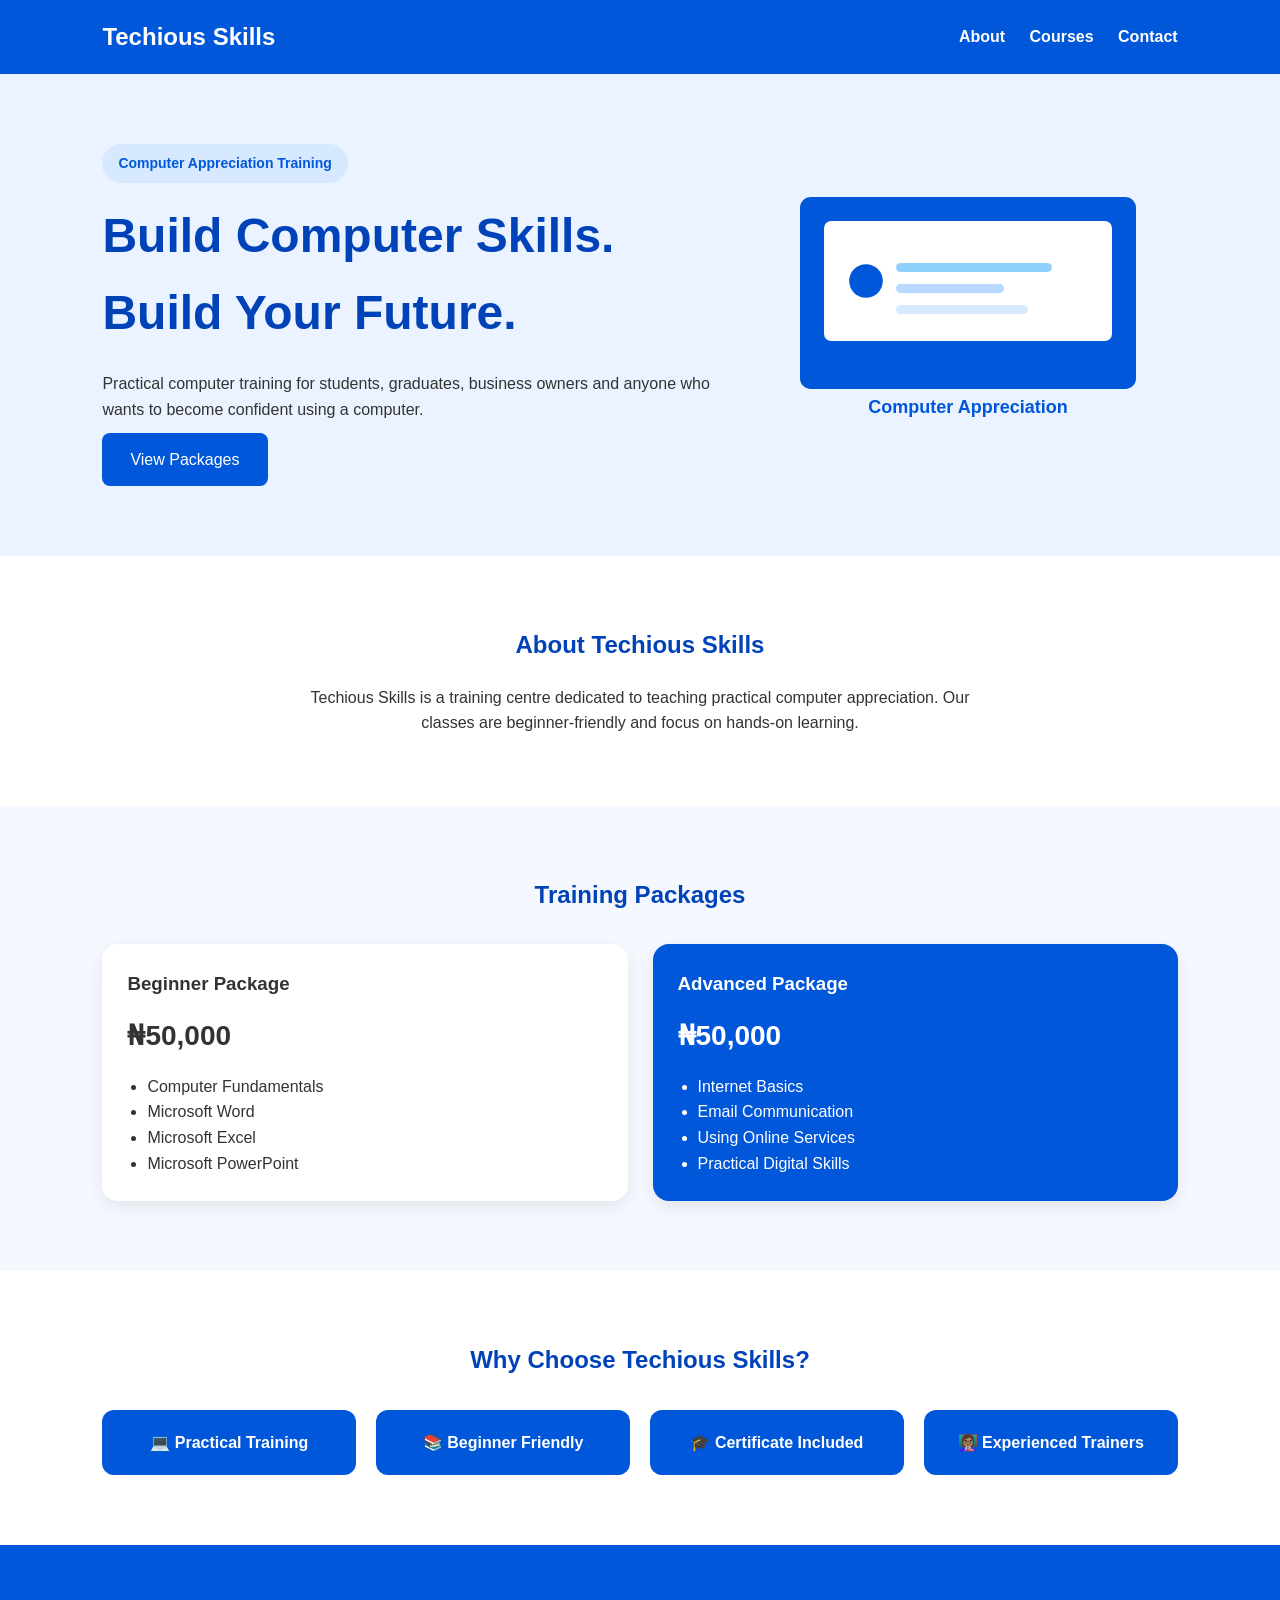
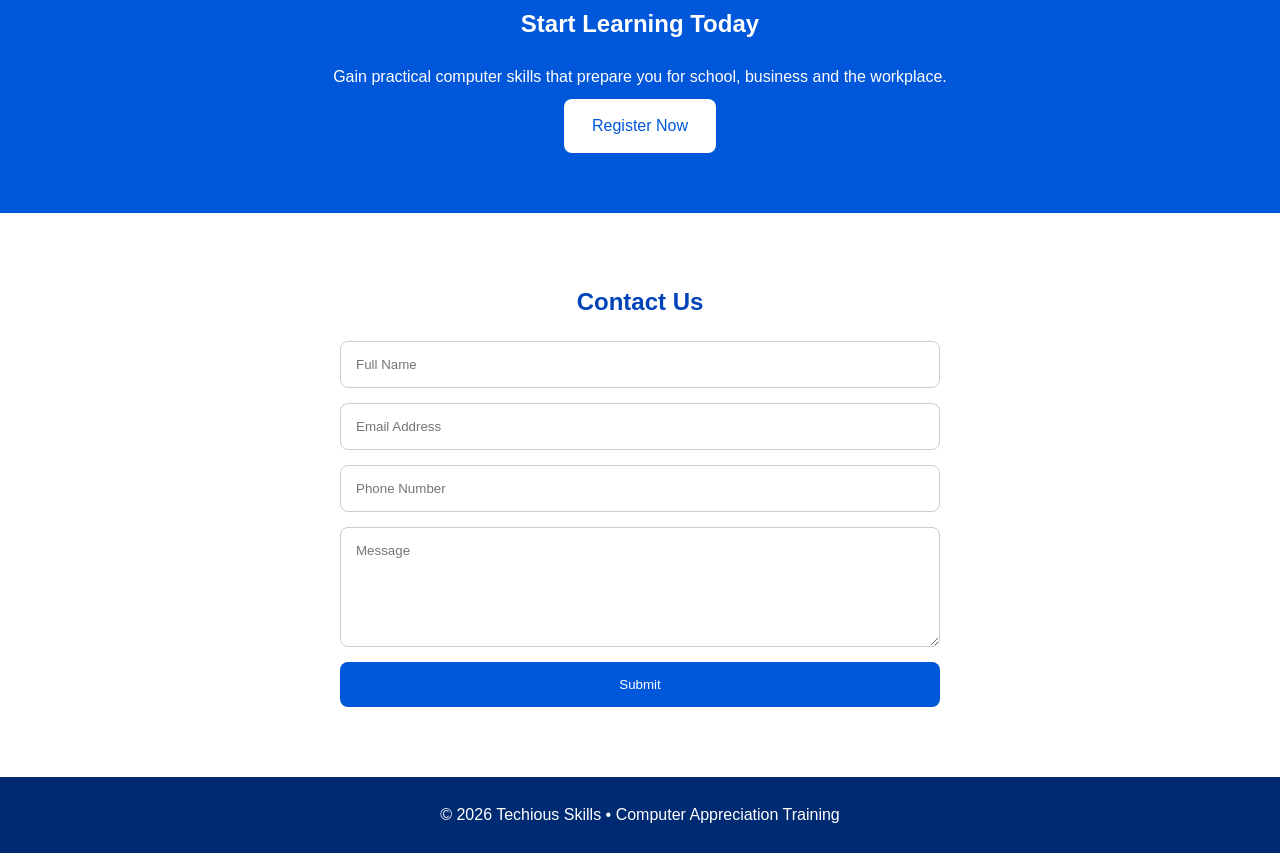
==== index.html @ da1be0a5 "Add files via upload" ====
<!DOCTYPE html>
<html lang="en">
<head>
<meta charset="UTF-8">
<meta name="viewport" content="width=device-width, initial-scale=1.0">
<title>Techious Skills | Computer Appreciation Training</title>
<link rel="stylesheet" href="style.css">
</head>
<body>

<header class="navbar">
  <div class="logo">Techious Skills</div>
  <nav>
    <a href="#about">About</a>
    <a href="#courses">Courses</a>
    <a href="#contact">Contact</a>
  </nav>
</header>

<section class="hero">
  <div class="hero-text">
    <span class="tag">Computer Appreciation Training</span>
    <h1>Build Computer Skills. Build Your Future.</h1>
    <p>Practical computer training for students, graduates, business owners and anyone who wants to become confident using a computer.</p>
    <a class="btn" href="#courses">View Packages</a>
  </div>
  <div class="hero-image">
    <img src="images/hero-placeholder.svg" alt="Computer Training">
  </div>
</section>

<section id="about" class="section">
  <h2>About Techious Skills</h2>
  <p class="center">
    Techious Skills is a training centre dedicated to teaching practical computer appreciation.
    Our classes are beginner-friendly and focus on hands-on learning.
  </p>
</section>

<section id="courses" class="section light">
  <h2>Training Packages</h2>

  <div class="cards">
    <div class="card">
      <h3>Beginner Package</h3>
      <div class="price">₦50,000</div>
      <ul>
        <li>Computer Fundamentals</li>
        <li>Microsoft Word</li>
        <li>Microsoft Excel</li>
        <li>Microsoft PowerPoint</li>
      </ul>
    </div>

    <div class="card featured">
      <h3>Advanced Package</h3>
      <div class="price">₦50,000</div>
      <ul>
        <li>Internet Basics</li>
        <li>Email Communication</li>
        <li>Using Online Services</li>
        <li>Practical Digital Skills</li>
      </ul>
    </div>
  </div>
</section>

<section class="section">
  <h2>Why Choose Techious Skills?</h2>

  <div class="features">
    <div>💻 Practical Training</div>
    <div>📚 Beginner Friendly</div>
    <div>🎓 Certificate Included</div>
    <div>👩🏽‍🏫 Experienced Trainers</div>
  </div>
</section>

<section class="cta">
  <h2>Start Learning Today</h2>
  <p>Gain practical computer skills that prepare you for school, business and the workplace.</p>
  <a class="btn white" href="#contact">Register Now</a>
</section>

<section id="contact" class="section">
  <h2>Contact Us</h2>

  <form class="contact-form">
    <input type="text" placeholder="Full Name">
    <input type="email" placeholder="Email Address">
    <input type="tel" placeholder="Phone Number">
    <textarea placeholder="Message"></textarea>
    <button type="submit">Submit</button>
  </form>
</section>

<footer>
  <p>© 2026 Techious Skills • Computer Appreciation Training</p>
</footer>

<script src="script.js"></script>

</body>
</html>
---- style.css ----
*{margin:0;padding:0;box-sizing:border-box;font-family:Arial,sans-serif}
body{background:#fff;color:#333;line-height:1.6}
.navbar{background:#0057D9;color:#fff;padding:18px 8%;display:flex;justify-content:space-between;align-items:center;position:sticky;top:0}
.navbar nav a{color:#fff;text-decoration:none;margin-left:20px;font-weight:bold}
.logo{font-size:24px;font-weight:bold}
.hero{display:flex;flex-wrap:wrap;align-items:center;justify-content:center;padding:70px 8%;background:#EAF3FF;gap:40px}
.hero-text{flex:1;min-width:280px}
.hero-image img{width:100%;max-width:420px}
.tag{display:inline-block;background:#D7E9FF;color:#0057D9;padding:8px 16px;border-radius:20px;font-size:14px;font-weight:bold;margin-bottom:15px}
h1{font-size:48px;color:#0043B8;margin-bottom:20px}
.btn{display:inline-block;background:#0057D9;color:#fff;text-decoration:none;padding:14px 28px;border-radius:8px;margin-top:10px}
.section{padding:70px 8%}
.light{background:#F5F9FF}
h2{text-align:center;color:#0043B8;margin-bottom:20px}
.center{text-align:center;max-width:700px;margin:auto}
.cards{display:grid;grid-template-columns:repeat(auto-fit,minmax(250px,1fr));gap:25px;margin-top:30px}
.card{background:#fff;padding:25px;border-radius:16px;box-shadow:0 6px 18px rgba(0,0,0,.08)}
.featured{background:#0057D9;color:#fff}
.price{font-size:28px;font-weight:bold;margin:15px 0}
.card ul{padding-left:20px}
.features{display:grid;grid-template-columns:repeat(auto-fit,minmax(180px,1fr));gap:20px;margin-top:30px}
.features div{background:#0057D9;color:#fff;padding:20px;border-radius:12px;text-align:center;font-weight:bold}
.cta{background:#0057D9;color:#fff;padding:60px 8%;text-align:center}
.cta h2{color:#fff}
.white{background:#fff;color:#0057D9}
.contact-form{max-width:600px;margin:auto;display:flex;flex-direction:column;gap:15px}
.contact-form input,.contact-form textarea{padding:15px;border:1px solid #ccc;border-radius:8px}
.contact-form textarea{height:120px}
button{padding:15px;background:#0057D9;color:#fff;border:none;border-radius:8px;cursor:pointer}
footer{background:#002B73;color:#fff;text-align:center;padding:25px}
@media(max-width:768px){h1{font-size:34px}.navbar{flex-direction:column;gap:10px}}
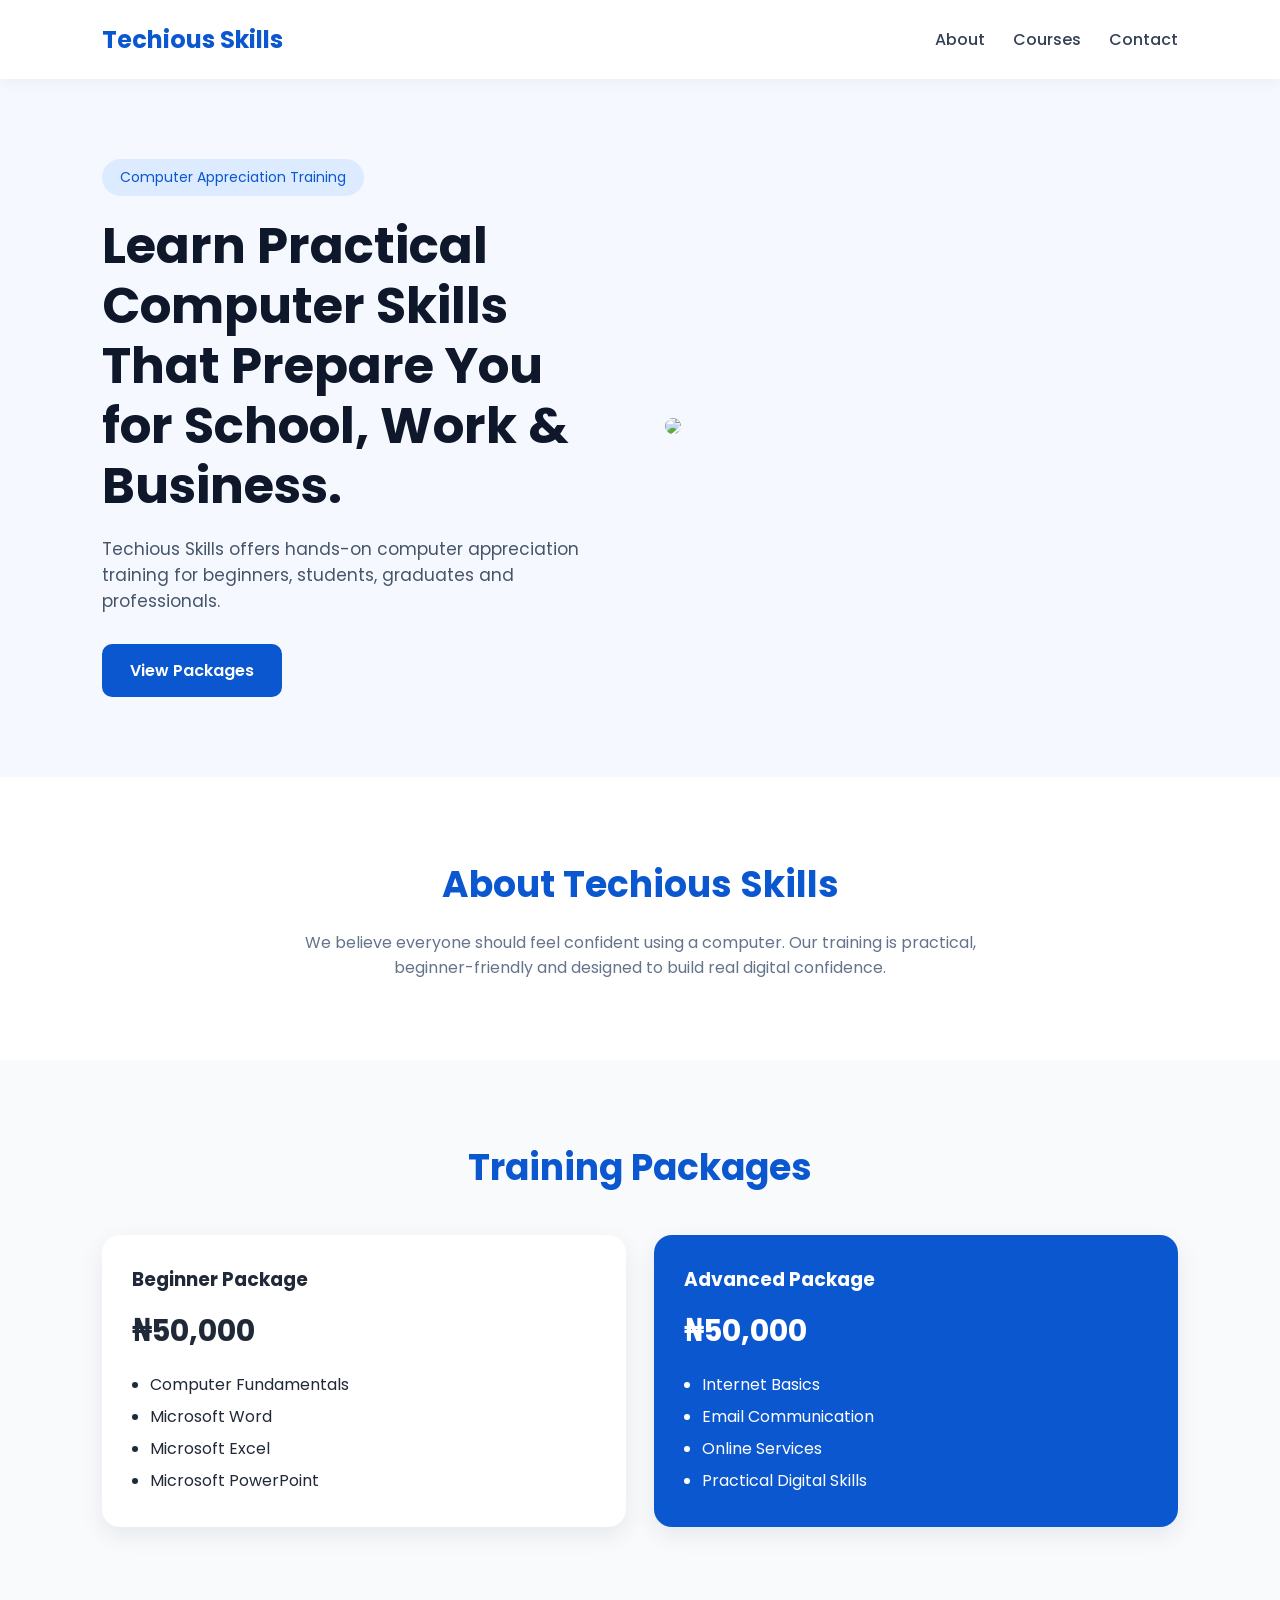
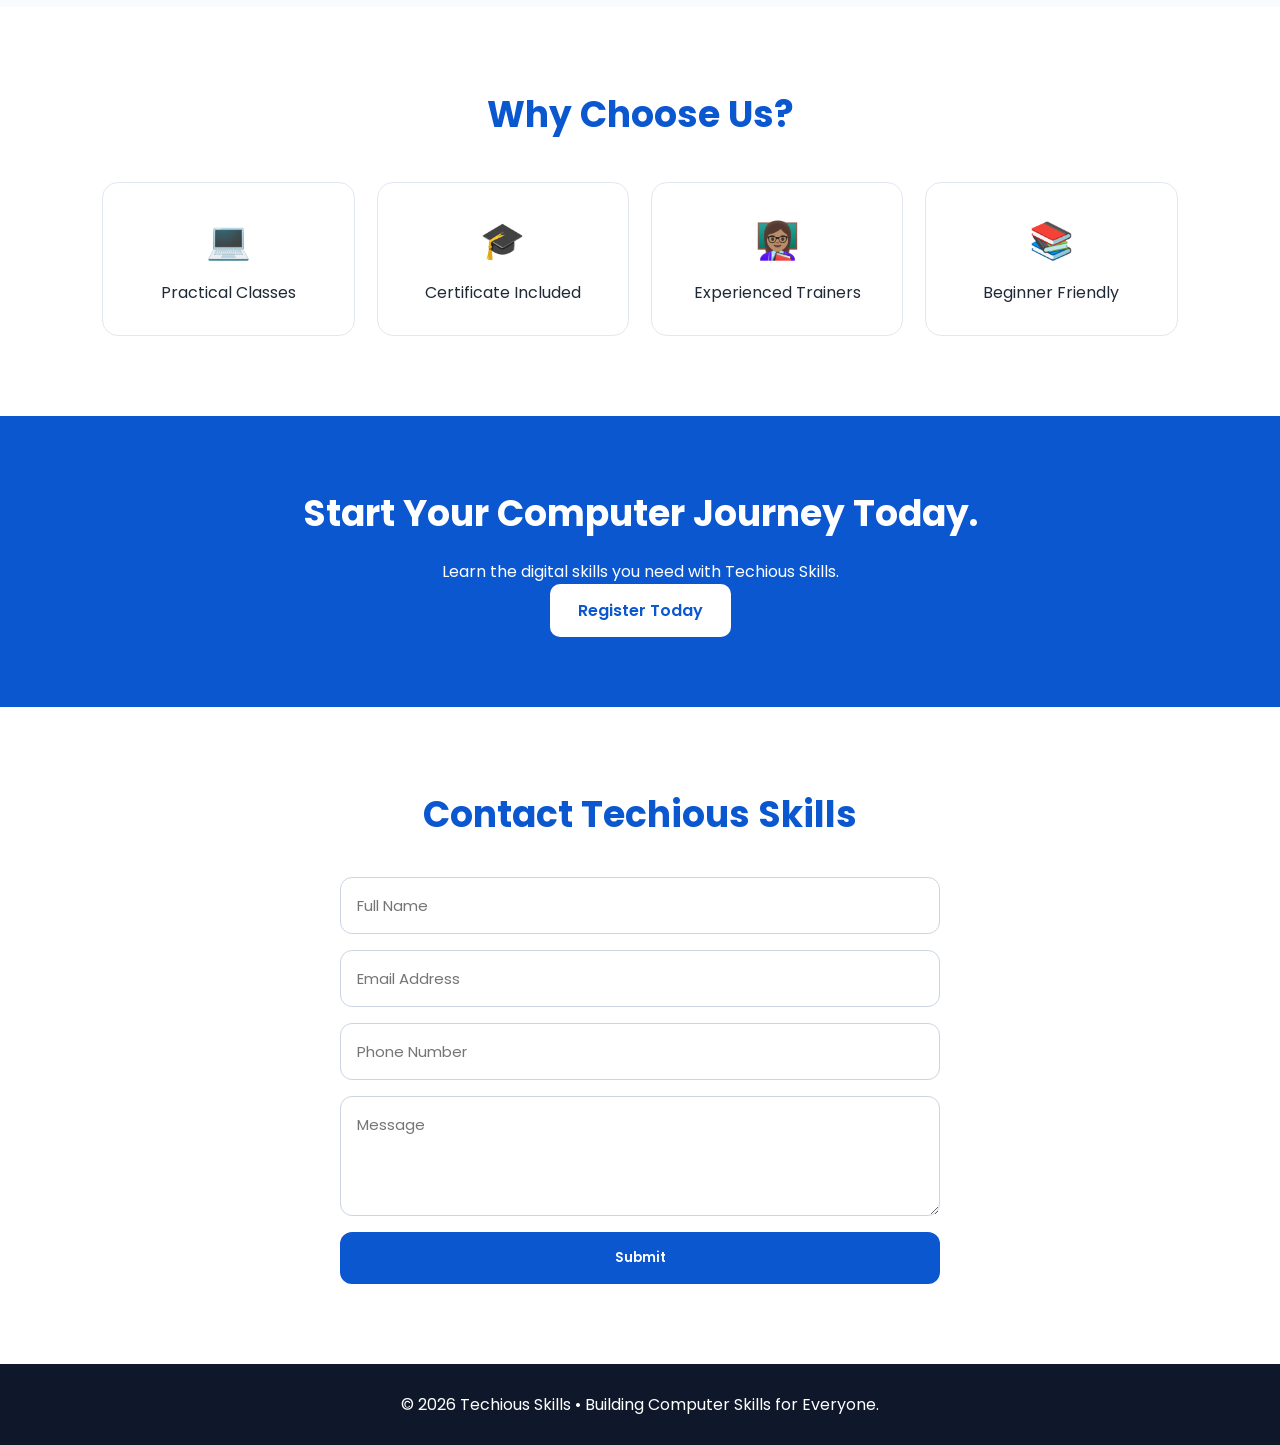
==== commit 2b5d26e0: "Add files via upload" ====
--- a/index.html
+++ b/index.html
@@ -3,7 +3,10 @@
 <head>
 <meta charset="UTF-8">
 <meta name="viewport" content="width=device-width, initial-scale=1.0">
-<title>Techious Skills | Computer Appreciation Training</title>
+<title>Techious Skills | Computer Appreciation</title>
+<link rel="preconnect" href="https://fonts.googleapis.com">
+<link rel="preconnect" href="https://fonts.gstatic.com" crossorigin>
+<link href="https://fonts.googleapis.com/css2?family=Poppins:wght@300;400;500;600;700&display=swap" rel="stylesheet">
 <link rel="stylesheet" href="style.css">
 </head>
 <body>
@@ -18,84 +21,86 @@
 </header>
 
 <section class="hero">
-  <div class="hero-text">
-    <span class="tag">Computer Appreciation Training</span>
-    <h1>Build Computer Skills. Build Your Future.</h1>
-    <p>Practical computer training for students, graduates, business owners and anyone who wants to become confident using a computer.</p>
-    <a class="btn" href="#courses">View Packages</a>
+  <div class="hero-content">
+    <span class="badge">Computer Appreciation Training</span>
+    <h1>Learn Practical Computer Skills That Prepare You for School, Work & Business.</h1>
+    <p>Techious Skills offers hands-on computer appreciation training for beginners, students, graduates and professionals.</p>
+    <a class="button" href="#courses">View Packages</a>
   </div>
+
   <div class="hero-image">
-    <img src="images/hero-placeholder.svg" alt="Computer Training">
+    <img src="https://images.unsplash.com/photo-1516321318423-f06f85e504b3?auto=format&fit=crop&w=900&q=80">
   </div>
 </section>
 
 <section id="about" class="section">
   <h2>About Techious Skills</h2>
-  <p class="center">
-    Techious Skills is a training centre dedicated to teaching practical computer appreciation.
-    Our classes are beginner-friendly and focus on hands-on learning.
+  <p class="intro">
+    We believe everyone should feel confident using a computer. Our training is practical, beginner-friendly and designed to build real digital confidence.
   </p>
 </section>
 
-<section id="courses" class="section light">
-  <h2>Training Packages</h2>
+<section id="courses" class="section gray">
+<h2>Training Packages</h2>
 
-  <div class="cards">
-    <div class="card">
-      <h3>Beginner Package</h3>
-      <div class="price">₦50,000</div>
-      <ul>
-        <li>Computer Fundamentals</li>
-        <li>Microsoft Word</li>
-        <li>Microsoft Excel</li>
-        <li>Microsoft PowerPoint</li>
-      </ul>
-    </div>
+<div class="grid">
+<div class="card">
+<h3>Beginner Package</h3>
+<h4>₦50,000</h4>
+<ul>
+<li>Computer Fundamentals</li>
+<li>Microsoft Word</li>
+<li>Microsoft Excel</li>
+<li>Microsoft PowerPoint</li>
+</ul>
+</div>
 
-    <div class="card featured">
-      <h3>Advanced Package</h3>
-      <div class="price">₦50,000</div>
-      <ul>
-        <li>Internet Basics</li>
-        <li>Email Communication</li>
-        <li>Using Online Services</li>
-        <li>Practical Digital Skills</li>
-      </ul>
-    </div>
-  </div>
+<div class="card highlight">
+<h3>Advanced Package</h3>
+<h4>₦50,000</h4>
+<ul>
+<li>Internet Basics</li>
+<li>Email Communication</li>
+<li>Online Services</li>
+<li>Practical Digital Skills</li>
+</ul>
+</div>
+</div>
+
 </section>
 
 <section class="section">
-  <h2>Why Choose Techious Skills?</h2>
+<h2>Why Choose Us?</h2>
 
-  <div class="features">
-    <div>💻 Practical Training</div>
-    <div>📚 Beginner Friendly</div>
-    <div>🎓 Certificate Included</div>
-    <div>👩🏽‍🏫 Experienced Trainers</div>
-  </div>
+<div class="features">
+<div class="feature"><span>💻</span><p>Practical Classes</p></div>
+<div class="feature"><span>🎓</span><p>Certificate Included</p></div>
+<div class="feature"><span>👩🏽‍🏫</span><p>Experienced Trainers</p></div>
+<div class="feature"><span>📚</span><p>Beginner Friendly</p></div>
+</div>
 </section>
 
 <section class="cta">
-  <h2>Start Learning Today</h2>
-  <p>Gain practical computer skills that prepare you for school, business and the workplace.</p>
-  <a class="btn white" href="#contact">Register Now</a>
+<h2>Start Your Computer Journey Today.</h2>
+<p>Learn the digital skills you need with Techious Skills.</p>
+<a href="#contact" class="button white">Register Today</a>
 </section>
 
 <section id="contact" class="section">
-  <h2>Contact Us</h2>
+<h2>Contact Techious Skills</h2>
 
-  <form class="contact-form">
-    <input type="text" placeholder="Full Name">
-    <input type="email" placeholder="Email Address">
-    <input type="tel" placeholder="Phone Number">
-    <textarea placeholder="Message"></textarea>
-    <button type="submit">Submit</button>
-  </form>
+<form>
+<input placeholder="Full Name">
+<input placeholder="Email Address">
+<input placeholder="Phone Number">
+<textarea placeholder="Message"></textarea>
+<button>Submit</button>
+</form>
+
 </section>
 
 <footer>
-  <p>© 2026 Techious Skills • Computer Appreciation Training</p>
+© 2026 Techious Skills • Building Computer Skills for Everyone.
 </footer>
 
 <script src="script.js"></script>
--- a/style.css
+++ b/style.css
@@ -1,31 +1,32 @@
-*{margin:0;padding:0;box-sizing:border-box;font-family:Arial,sans-serif}
-body{background:#fff;color:#333;line-height:1.6}
-.navbar{background:#0057D9;color:#fff;padding:18px 8%;display:flex;justify-content:space-between;align-items:center;position:sticky;top:0}
-.navbar nav a{color:#fff;text-decoration:none;margin-left:20px;font-weight:bold}
-.logo{font-size:24px;font-weight:bold}
-.hero{display:flex;flex-wrap:wrap;align-items:center;justify-content:center;padding:70px 8%;background:#EAF3FF;gap:40px}
-.hero-text{flex:1;min-width:280px}
-.hero-image img{width:100%;max-width:420px}
-.tag{display:inline-block;background:#D7E9FF;color:#0057D9;padding:8px 16px;border-radius:20px;font-size:14px;font-weight:bold;margin-bottom:15px}
-h1{font-size:48px;color:#0043B8;margin-bottom:20px}
-.btn{display:inline-block;background:#0057D9;color:#fff;text-decoration:none;padding:14px 28px;border-radius:8px;margin-top:10px}
-.section{padding:70px 8%}
-.light{background:#F5F9FF}
-h2{text-align:center;color:#0043B8;margin-bottom:20px}
-.center{text-align:center;max-width:700px;margin:auto}
-.cards{display:grid;grid-template-columns:repeat(auto-fit,minmax(250px,1fr));gap:25px;margin-top:30px}
-.card{background:#fff;padding:25px;border-radius:16px;box-shadow:0 6px 18px rgba(0,0,0,.08)}
-.featured{background:#0057D9;color:#fff}
-.price{font-size:28px;font-weight:bold;margin:15px 0}
-.card ul{padding-left:20px}
-.features{display:grid;grid-template-columns:repeat(auto-fit,minmax(180px,1fr));gap:20px;margin-top:30px}
-.features div{background:#0057D9;color:#fff;padding:20px;border-radius:12px;text-align:center;font-weight:bold}
-.cta{background:#0057D9;color:#fff;padding:60px 8%;text-align:center}
-.cta h2{color:#fff}
-.white{background:#fff;color:#0057D9}
-.contact-form{max-width:600px;margin:auto;display:flex;flex-direction:column;gap:15px}
-.contact-form input,.contact-form textarea{padding:15px;border:1px solid #ccc;border-radius:8px}
-.contact-form textarea{height:120px}
-button{padding:15px;background:#0057D9;color:#fff;border:none;border-radius:8px;cursor:pointer}
-footer{background:#002B73;color:#fff;text-align:center;padding:25px}
-@media(max-width:768px){h1{font-size:34px}.navbar{flex-direction:column;gap:10px}}
+*{margin:0;padding:0;box-sizing:border-box;font-family:Poppins,sans-serif}
+body{background:#fff;color:#1f2937}
+.navbar{display:flex;justify-content:space-between;align-items:center;padding:22px 8%;position:sticky;top:0;background:#fff;box-shadow:0 2px 15px rgba(0,0,0,.05)}
+.logo{font-weight:700;font-size:24px;color:#0B57D0}
+nav a{text-decoration:none;margin-left:24px;color:#334155;font-weight:500}
+.hero{display:grid;grid-template-columns:repeat(auto-fit,minmax(300px,1fr));align-items:center;padding:80px 8%;gap:50px;background:#F5F9FF}
+.badge{display:inline-block;background:#DCEBFF;color:#0B57D0;padding:8px 18px;border-radius:30px;font-size:14px;margin-bottom:20px}
+h1{font-size:50px;line-height:1.2;color:#0F172A;margin-bottom:20px}
+.hero p{font-size:17px;color:#475569;margin-bottom:30px}
+.button{display:inline-block;background:#0B57D0;color:white;padding:14px 28px;border-radius:10px;text-decoration:none;font-weight:600}
+.hero img{width:100%;border-radius:20px}
+.section{padding:80px 8%}
+.gray{background:#F8FAFC}
+h2{text-align:center;font-size:36px;color:#0B57D0;margin-bottom:18px}
+.intro{text-align:center;max-width:700px;margin:auto;color:#64748B}
+.grid{display:grid;grid-template-columns:repeat(auto-fit,minmax(260px,1fr));gap:28px;margin-top:40px}
+.card{background:white;padding:30px;border-radius:18px;box-shadow:0 8px 25px rgba(15,23,42,.08)}
+.highlight{background:#0B57D0;color:white}
+.card h4{font-size:30px;margin:15px 0}
+.card ul{padding-left:18px;line-height:2}
+.features{display:grid;grid-template-columns:repeat(auto-fit,minmax(180px,1fr));gap:22px;margin-top:40px}
+.feature{padding:30px;border:1px solid #E2E8F0;border-radius:16px;text-align:center}
+.feature span{font-size:36px;display:block;margin-bottom:12px}
+.cta{background:#0B57D0;color:white;text-align:center;padding:70px 8%}
+.cta h2{color:white}
+.white{background:white;color:#0B57D0}
+form{max-width:600px;margin:35px auto 0;display:flex;flex-direction:column;gap:16px}
+input,textarea{padding:16px;border:1px solid #CBD5E1;border-radius:12px;font-size:15px}
+textarea{height:120px}
+button{padding:16px;background:#0B57D0;color:white;border:none;border-radius:12px;font-weight:600}
+footer{text-align:center;background:#0F172A;color:white;padding:28px}
+@media(max-width:768px){h1{font-size:36px}.navbar{flex-direction:column;gap:10px}}
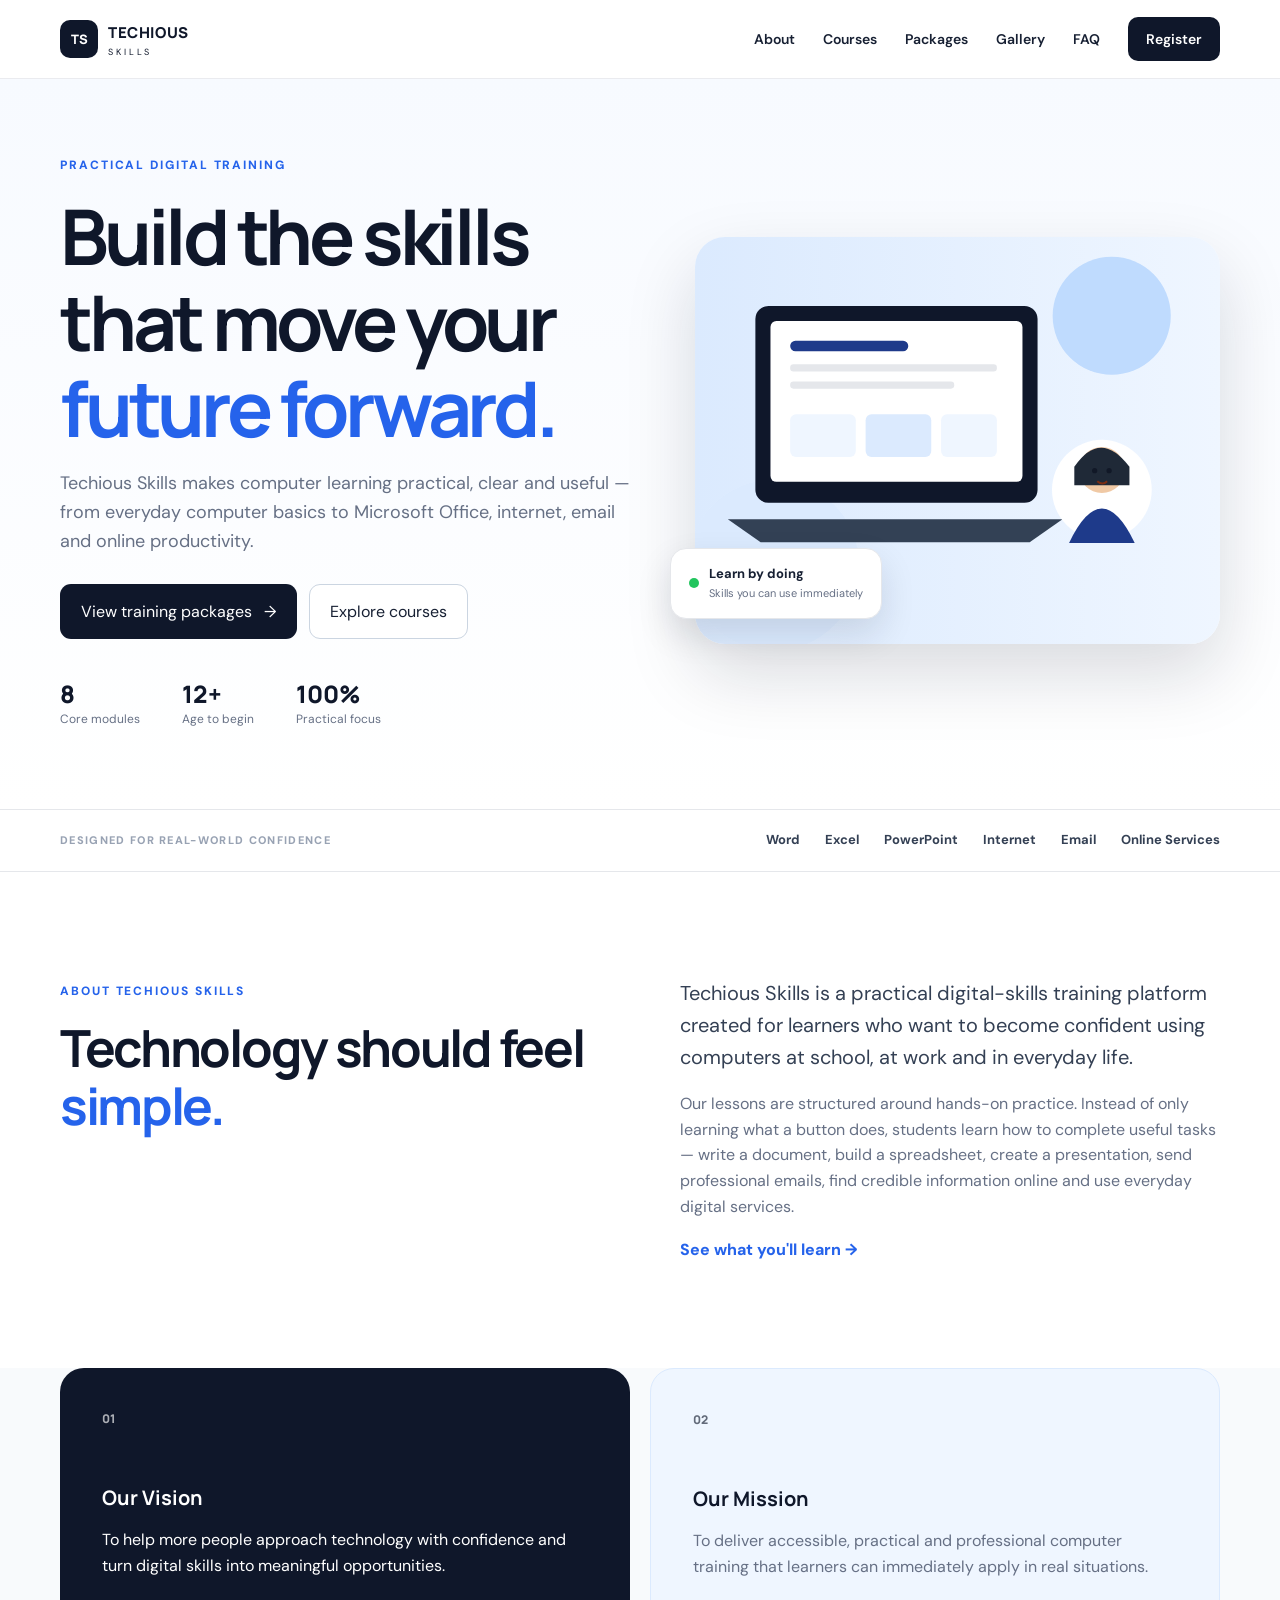
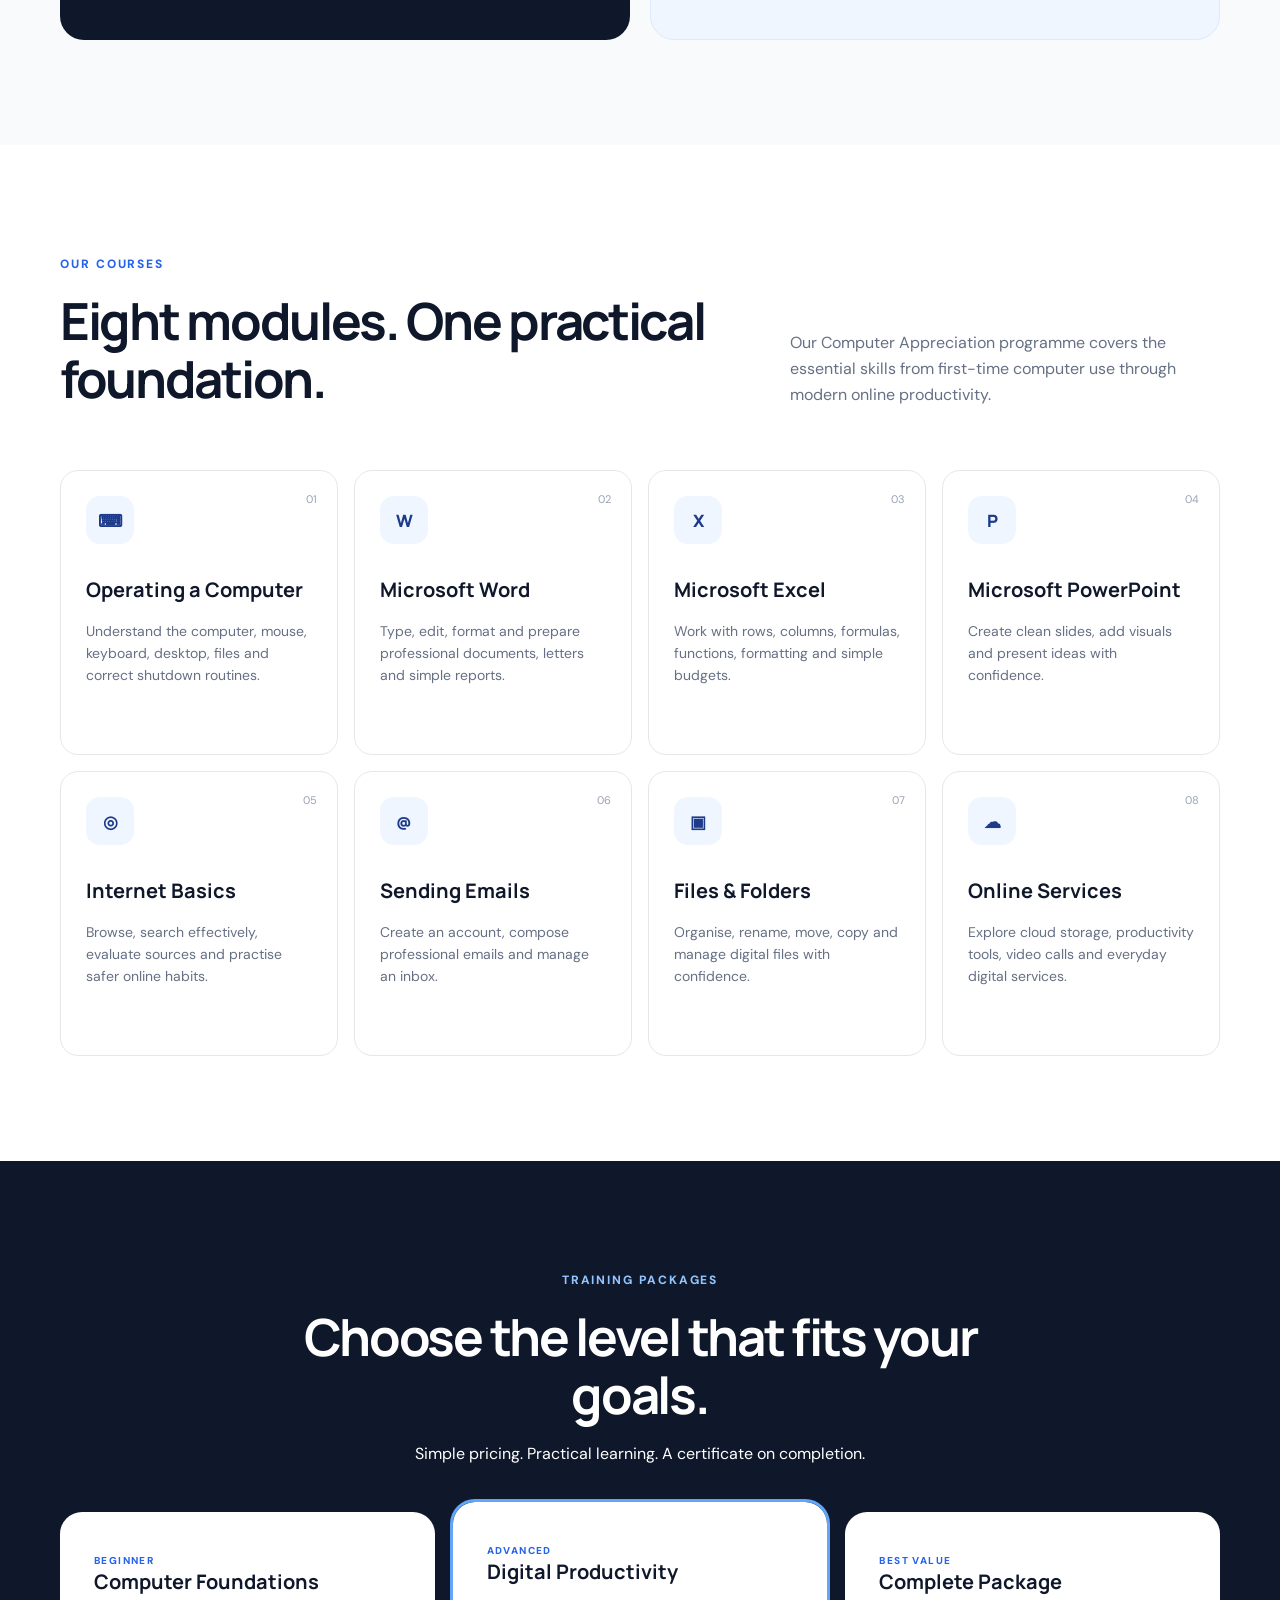
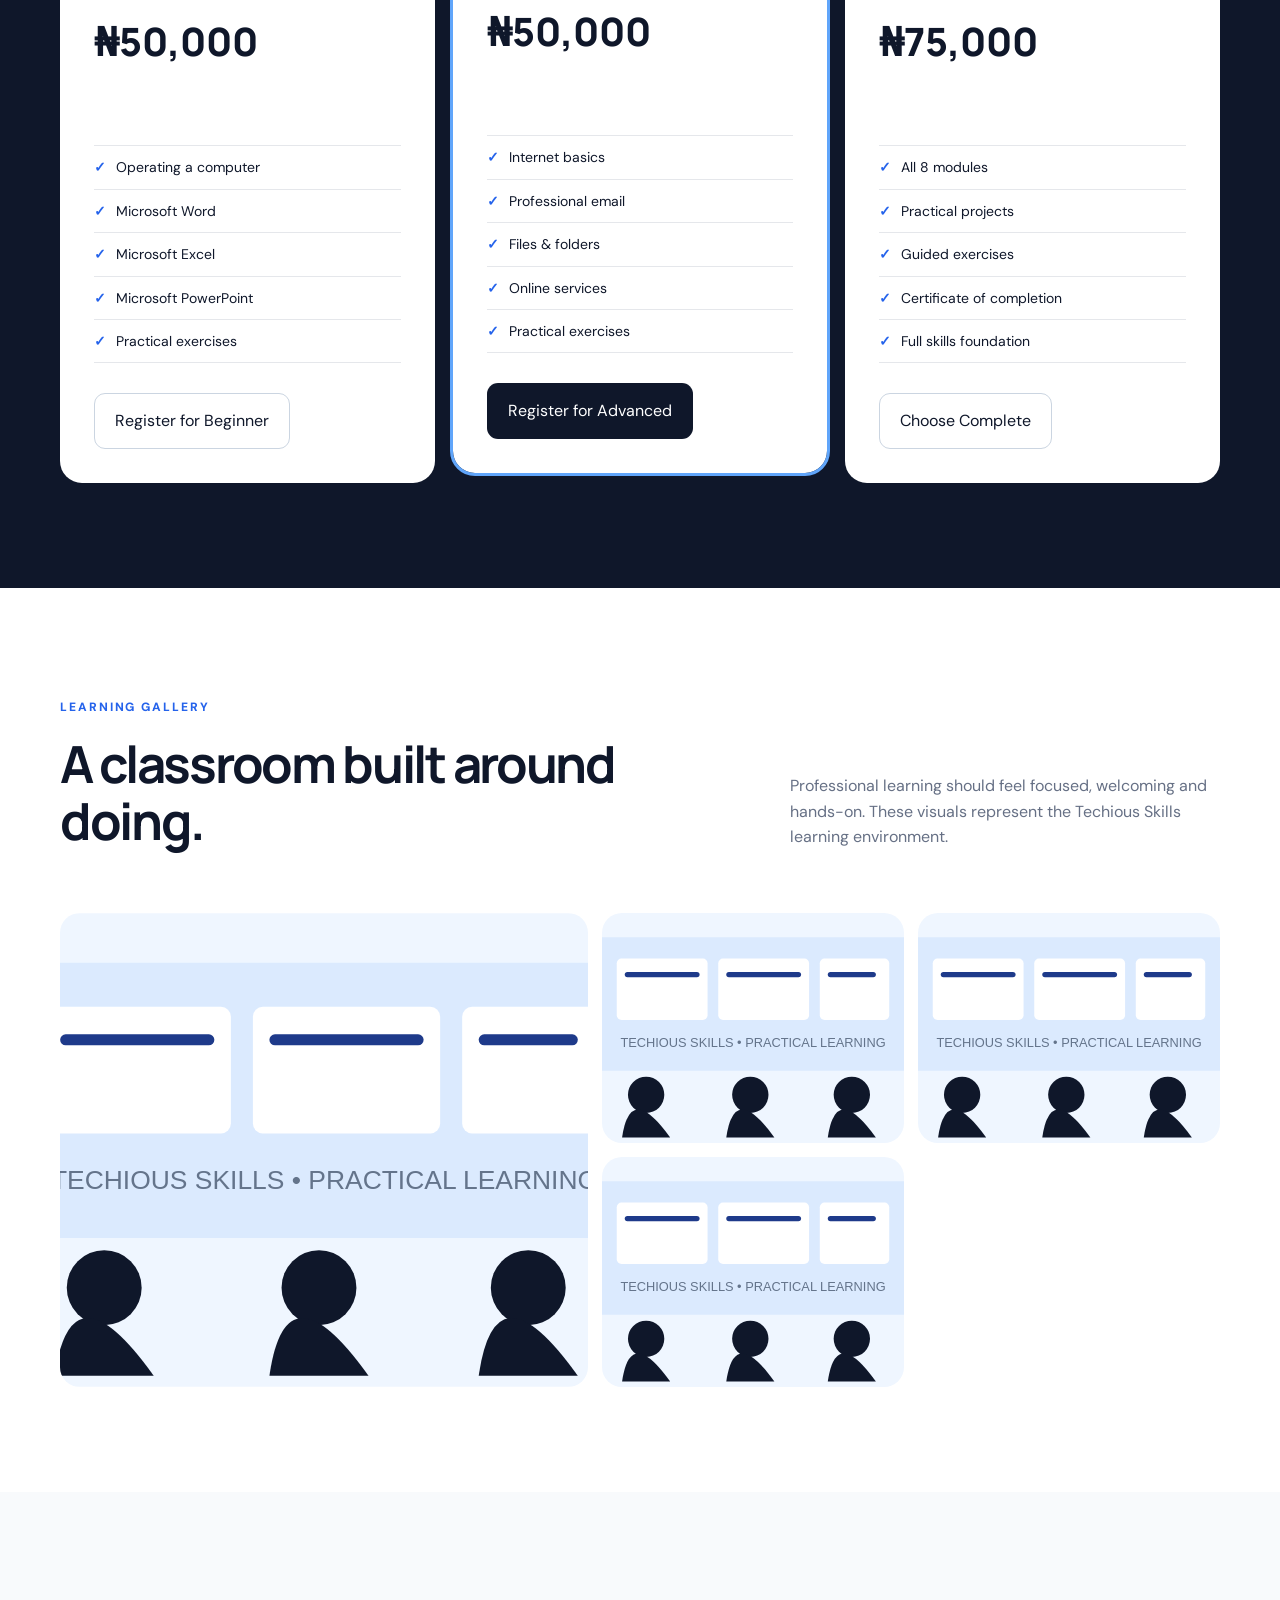
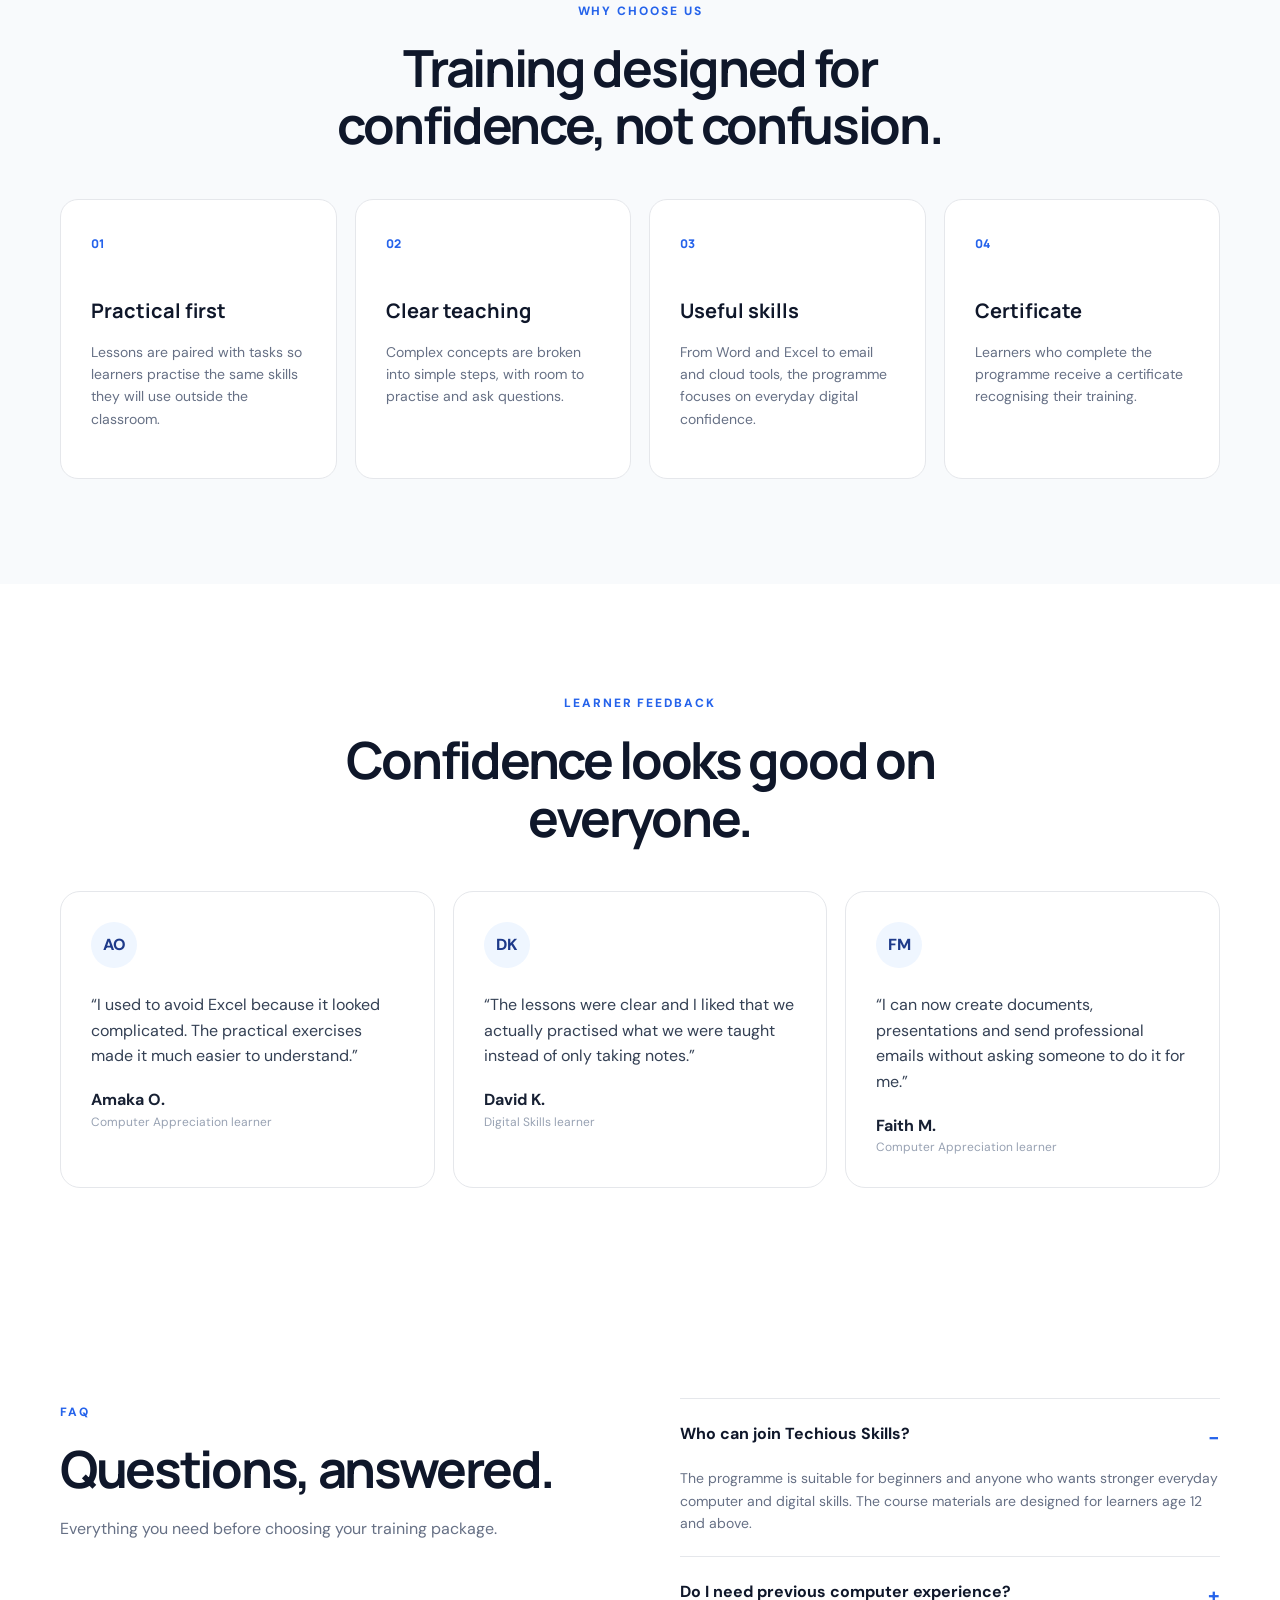
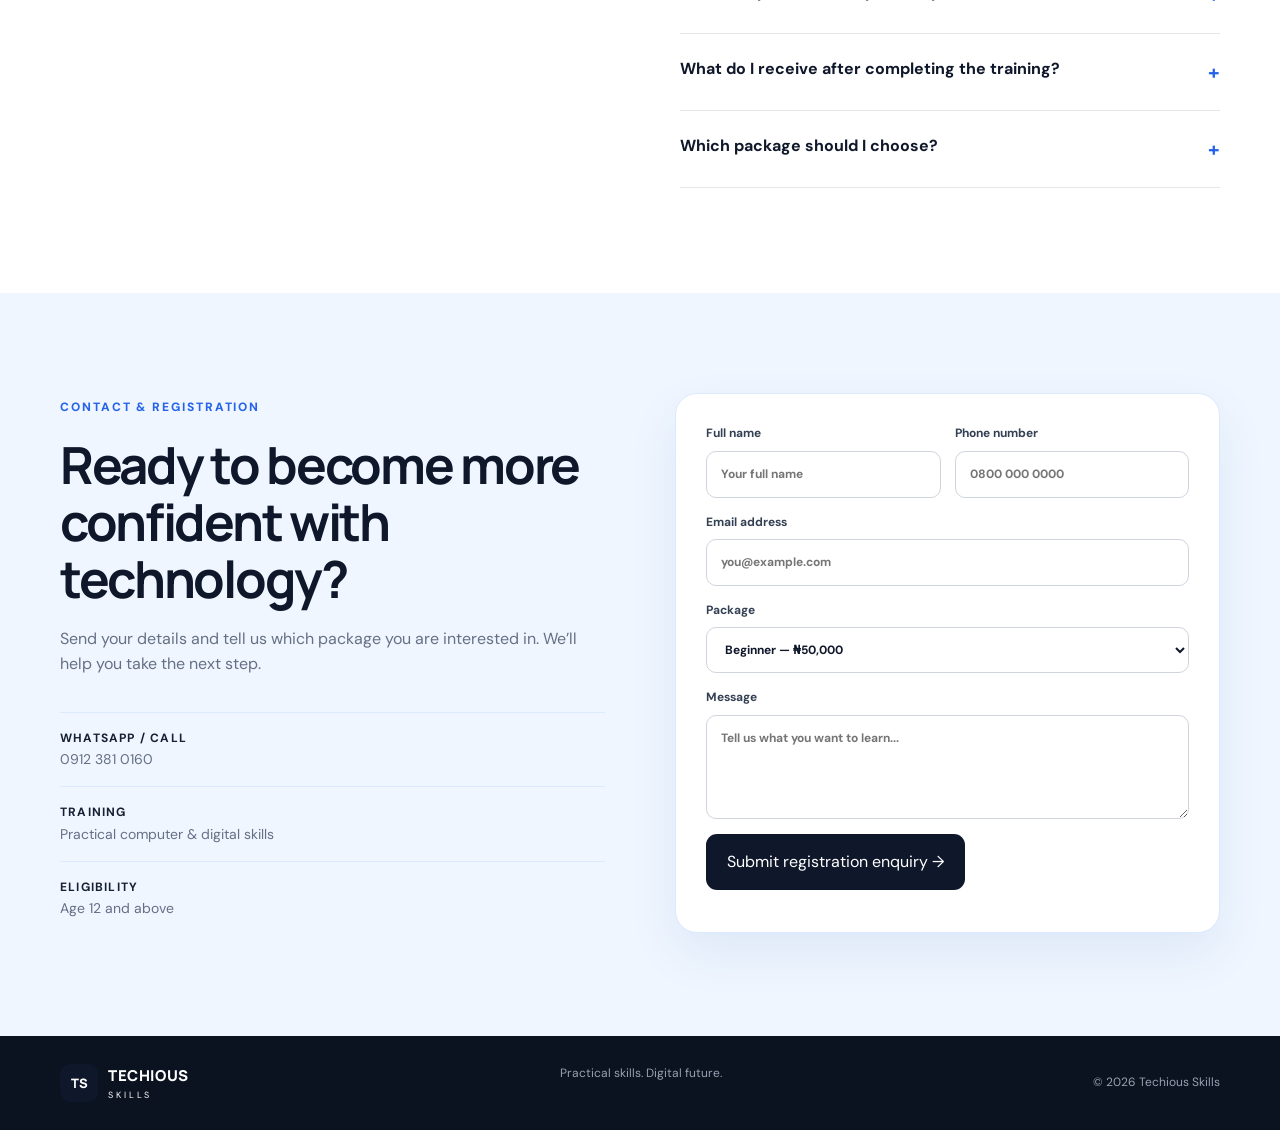
==== commit f67e5988: "Add files via upload" ====
--- a/index.html
+++ b/index.html
@@ -1,109 +1,27 @@
-<!DOCTYPE html>
+<!doctype html>
 <html lang="en">
 <head>
-<meta charset="UTF-8">
-<meta name="viewport" content="width=device-width, initial-scale=1.0">
-<title>Techious Skills | Computer Appreciation</title>
-<link rel="preconnect" href="https://fonts.googleapis.com">
-<link rel="preconnect" href="https://fonts.gstatic.com" crossorigin>
-<link href="https://fonts.googleapis.com/css2?family=Poppins:wght@300;400;500;600;700&display=swap" rel="stylesheet">
+<meta charset="utf-8"><meta name="viewport" content="width=device-width,initial-scale=1">
+<meta name="description" content="Techious Skills — practical computer appreciation and digital skills training.">
+<title>Techious Skills | Practical Skills. Digital Future.</title>
+<link rel="preconnect" href="https://fonts.googleapis.com"><link rel="preconnect" href="https://fonts.gstatic.com" crossorigin>
+<link href="https://fonts.googleapis.com/css2?family=DM+Sans:wght@400;500;600;700&family=Manrope:wght@600;700;800&display=swap" rel="stylesheet">
 <link rel="stylesheet" href="style.css">
 </head>
 <body>
-
-<header class="navbar">
-  <div class="logo">Techious Skills</div>
-  <nav>
-    <a href="#about">About</a>
-    <a href="#courses">Courses</a>
-    <a href="#contact">Contact</a>
-  </nav>
-</header>
-
-<section class="hero">
-  <div class="hero-content">
-    <span class="badge">Computer Appreciation Training</span>
-    <h1>Learn Practical Computer Skills That Prepare You for School, Work & Business.</h1>
-    <p>Techious Skills offers hands-on computer appreciation training for beginners, students, graduates and professionals.</p>
-    <a class="button" href="#courses">View Packages</a>
-  </div>
-
-  <div class="hero-image">
-    <img src="https://images.unsplash.com/photo-1516321318423-f06f85e504b3?auto=format&fit=crop&w=900&q=80">
-  </div>
-</section>
-
-<section id="about" class="section">
-  <h2>About Techious Skills</h2>
-  <p class="intro">
-    We believe everyone should feel confident using a computer. Our training is practical, beginner-friendly and designed to build real digital confidence.
-  </p>
-</section>
-
-<section id="courses" class="section gray">
-<h2>Training Packages</h2>
-
-<div class="grid">
-<div class="card">
-<h3>Beginner Package</h3>
-<h4>₦50,000</h4>
-<ul>
-<li>Computer Fundamentals</li>
-<li>Microsoft Word</li>
-<li>Microsoft Excel</li>
-<li>Microsoft PowerPoint</li>
-</ul>
-</div>
-
-<div class="card highlight">
-<h3>Advanced Package</h3>
-<h4>₦50,000</h4>
-<ul>
-<li>Internet Basics</li>
-<li>Email Communication</li>
-<li>Online Services</li>
-<li>Practical Digital Skills</li>
-</ul>
-</div>
-</div>
-
-</section>
-
-<section class="section">
-<h2>Why Choose Us?</h2>
-
-<div class="features">
-<div class="feature"><span>💻</span><p>Practical Classes</p></div>
-<div class="feature"><span>🎓</span><p>Certificate Included</p></div>
-<div class="feature"><span>👩🏽‍🏫</span><p>Experienced Trainers</p></div>
-<div class="feature"><span>📚</span><p>Beginner Friendly</p></div>
-</div>
-</section>
-
-<section class="cta">
-<h2>Start Your Computer Journey Today.</h2>
-<p>Learn the digital skills you need with Techious Skills.</p>
-<a href="#contact" class="button white">Register Today</a>
-</section>
-
-<section id="contact" class="section">
-<h2>Contact Techious Skills</h2>
-
-<form>
-<input placeholder="Full Name">
-<input placeholder="Email Address">
-<input placeholder="Phone Number">
-<textarea placeholder="Message"></textarea>
-<button>Submit</button>
-</form>
-
-</section>
-
-<footer>
-© 2026 Techious Skills • Building Computer Skills for Everyone.
-</footer>
-
-<script src="script.js"></script>
-
-</body>
-</html>
+<header class="site-header"><div class="container nav-wrap"><a class="brand" href="#top"><span class="brand-mark">TS</span><span><strong>TECHIOUS</strong><small>SKILLS</small></span></a><button class="menu-toggle" aria-label="Open menu">☰</button><nav id="nav"><a href="#about">About</a><a href="#courses">Courses</a><a href="#packages">Packages</a><a href="#gallery">Gallery</a><a href="#faq">FAQ</a><a class="nav-cta" href="#contact">Register</a></nav></div></header>
+<main id="top">
+<section class="hero"><div class="hero-grid container"><div class="hero-copy"><span class="eyebrow">PRACTICAL DIGITAL TRAINING</span><h1>Build the skills that move your <span>future forward.</span></h1><p>Techious Skills makes computer learning practical, clear and useful — from everyday computer basics to Microsoft Office, internet, email and online productivity.</p><div class="actions"><a class="btn primary" href="#packages">View training packages <span>→</span></a><a class="btn ghost" href="#courses">Explore courses</a></div><div class="stats"><div><strong>8</strong><span>Core modules</span></div><div><strong>12+</strong><span>Age to begin</span></div><div><strong>100%</strong><span>Practical focus</span></div></div></div><div class="hero-visual"><img src="images/hero.svg" alt="Student learning digital skills on a laptop"><div class="floating-card"><span class="dot"></span><div><strong>Learn by doing</strong><small>Skills you can use immediately</small></div></div></div></div></section>
+<section class="trust"><div class="container trust-inner"><span>DESIGNED FOR REAL-WORLD CONFIDENCE</span><div><b>Word</b><b>Excel</b><b>PowerPoint</b><b>Internet</b><b>Email</b><b>Online Services</b></div></div></section>
+<section class="section about" id="about"><div class="container two-col"><div><span class="eyebrow">ABOUT TECHIOUS SKILLS</span><h2>Technology should feel <em>simple.</em></h2></div><div><p class="lead">Techious Skills is a practical digital-skills training platform created for learners who want to become confident using computers at school, at work and in everyday life.</p><p>Our lessons are structured around hands-on practice. Instead of only learning what a button does, students learn how to complete useful tasks — write a document, build a spreadsheet, create a presentation, send professional emails, find credible information online and use everyday digital services.</p><a class="text-link" href="#courses">See what you'll learn →</a></div></div></section>
+<section class="section vision"><div class="container cards-2"><article class="dark-card"><span class="card-number">01</span><h3>Our Vision</h3><p>To help more people approach technology with confidence and turn digital skills into meaningful opportunities.</p></article><article class="light-card"><span class="card-number">02</span><h3>Our Mission</h3><p>To deliver accessible, practical and professional computer training that learners can immediately apply in real situations.</p></article></div></section>
+<section class="section courses" id="courses"><div class="container"><div class="section-head"><div><span class="eyebrow">OUR COURSES</span><h2>Eight modules. One practical foundation.</h2></div><p>Our Computer Appreciation programme covers the essential skills from first-time computer use through modern online productivity.</p></div><div class="course-grid"><article class="course-card"><span>01</span><div class="course-icon">⌨</div><h3>Operating a Computer</h3><p>Understand the computer, mouse, keyboard, desktop, files and correct shutdown routines.</p></article><article class="course-card"><span>02</span><div class="course-icon">W</div><h3>Microsoft Word</h3><p>Type, edit, format and prepare professional documents, letters and simple reports.</p></article><article class="course-card"><span>03</span><div class="course-icon">X</div><h3>Microsoft Excel</h3><p>Work with rows, columns, formulas, functions, formatting and simple budgets.</p></article><article class="course-card"><span>04</span><div class="course-icon">P</div><h3>Microsoft PowerPoint</h3><p>Create clean slides, add visuals and present ideas with confidence.</p></article><article class="course-card"><span>05</span><div class="course-icon">◎</div><h3>Internet Basics</h3><p>Browse, search effectively, evaluate sources and practise safer online habits.</p></article><article class="course-card"><span>06</span><div class="course-icon">@</div><h3>Sending Emails</h3><p>Create an account, compose professional emails and manage an inbox.</p></article><article class="course-card"><span>07</span><div class="course-icon">▣</div><h3>Files & Folders</h3><p>Organise, rename, move, copy and manage digital files with confidence.</p></article><article class="course-card"><span>08</span><div class="course-icon">☁</div><h3>Online Services</h3><p>Explore cloud storage, productivity tools, video calls and everyday digital services.</p></article></div></div></section>
+<section class="section packages" id="packages"><div class="container"><div class="center-head"><span class="eyebrow">TRAINING PACKAGES</span><h2>Choose the level that fits your goals.</h2><p>Simple pricing. Practical learning. A certificate on completion.</p></div><div class="pricing"><article class="price-card"><span class="tag">BEGINNER</span><h3>Computer Foundations</h3><div class="price">₦50,000</div><p>For learners building a strong computer foundation.</p><ul><li>Operating a computer</li><li>Microsoft Word</li><li>Microsoft Excel</li><li>Microsoft PowerPoint</li><li>Practical exercises</li></ul><a href="#contact" class="btn outline">Register for Beginner</a></article><article class="price-card featured"><span class="tag">ADVANCED</span><h3>Digital Productivity</h3><div class="price">₦50,000</div><p>For learners ready to use the internet and digital tools confidently.</p><ul><li>Internet basics</li><li>Professional email</li><li>Files & folders</li><li>Online services</li><li>Practical exercises</li></ul><a href="#contact" class="btn primary">Register for Advanced</a></article><article class="price-card"><span class="tag">BEST VALUE</span><h3>Complete Package</h3><div class="price">₦75,000</div><p>Everything in Beginner + Advanced, with a complete learning pathway.</p><ul><li>All 8 modules</li><li>Practical projects</li><li>Guided exercises</li><li>Certificate of completion</li><li>Full skills foundation</li></ul><a href="#contact" class="btn outline">Choose Complete</a></article></div></div></section>
+<section class="section gallery" id="gallery"><div class="container"><div class="section-head"><div><span class="eyebrow">LEARNING GALLERY</span><h2>A classroom built around doing.</h2></div><p>Professional learning should feel focused, welcoming and hands-on. These visuals represent the Techious Skills learning environment.</p></div><div class="gallery-grid"><img src="images/classroom-1.svg" alt="Students learning in a computer classroom"><img src="images/classroom-2.svg" alt="Instructor supporting a learner"><img src="images/classroom-3.svg" alt="Practical computer training"><img src="images/classroom-4.svg" alt="Learner practising computer skills"></div></div></section>
+<section class="section why"><div class="container"><div class="center-head"><span class="eyebrow">WHY CHOOSE US</span><h2>Training designed for confidence, not confusion.</h2></div><div class="feature-grid"><article><span>01</span><h3>Practical first</h3><p>Lessons are paired with tasks so learners practise the same skills they will use outside the classroom.</p></article><article><span>02</span><h3>Clear teaching</h3><p>Complex concepts are broken into simple steps, with room to practise and ask questions.</p></article><article><span>03</span><h3>Useful skills</h3><p>From Word and Excel to email and cloud tools, the programme focuses on everyday digital confidence.</p></article><article><span>04</span><h3>Certificate</h3><p>Learners who complete the programme receive a certificate recognising their training.</p></article></div></div></section>
+<section class="section testimonials"><div class="container"><div class="center-head"><span class="eyebrow">LEARNER FEEDBACK</span><h2>Confidence looks good on everyone.</h2></div><div class="testimonial-grid"><article><div class="avatar">AO</div><p>“I used to avoid Excel because it looked complicated. The practical exercises made it much easier to understand.”</p><strong>Amaka O.</strong><small>Computer Appreciation learner</small></article><article><div class="avatar">DK</div><p>“The lessons were clear and I liked that we actually practised what we were taught instead of only taking notes.”</p><strong>David K.</strong><small>Digital Skills learner</small></article><article><div class="avatar">FM</div><p>“I can now create documents, presentations and send professional emails without asking someone to do it for me.”</p><strong>Faith M.</strong><small>Computer Appreciation learner</small></article></div></div></section>
+<section class="section faq" id="faq"><div class="container two-col"><div><span class="eyebrow">FAQ</span><h2>Questions, answered.</h2><p>Everything you need before choosing your training package.</p></div><div class="accordion"><details open><summary>Who can join Techious Skills?</summary><p>The programme is suitable for beginners and anyone who wants stronger everyday computer and digital skills. The course materials are designed for learners age 12 and above.</p></details><details><summary>Do I need previous computer experience?</summary><p>No. The Beginner package starts from the fundamentals. Learners who already have a foundation can choose the Advanced package or the Complete Package.</p></details><details><summary>What do I receive after completing the training?</summary><p>Successful learners receive a certificate of completion. The Complete Package also includes practical projects across the full eight-module pathway.</p></details><details><summary>Which package should I choose?</summary><p>Choose Beginner for core computer and Microsoft Office skills, Advanced for internet and digital productivity skills, or Complete for all eight modules.</p></details></div></div></section>
+<section class="contact" id="contact"><div class="container contact-grid"><div><span class="eyebrow">CONTACT & REGISTRATION</span><h2>Ready to become more confident with technology?</h2><p>Send your details and tell us which package you are interested in. We’ll help you take the next step.</p><div class="contact-list"><div><b>WhatsApp / Call</b><span>0912 381 0160</span></div><div><b>Training</b><span>Practical computer & digital skills</span></div><div><b>Eligibility</b><span>Age 12 and above</span></div></div></div><form id="registrationForm"><div class="form-row"><label>Full name<input name="name" required placeholder="Your full name"></label><label>Phone number<input name="phone" required placeholder="0800 000 0000"></label></div><label>Email address<input type="email" name="email" placeholder="you@example.com"></label><label>Package<select name="package"><option>Beginner — ₦50,000</option><option>Advanced — ₦50,000</option><option>Complete Package — ₦75,000</option></select></label><label>Message<textarea name="message" rows="4" placeholder="Tell us what you want to learn..."></textarea></label><button class="btn primary" type="submit">Submit registration enquiry →</button><p class="form-note" id="formNote"></p></form></div></section>
+</main>
+<footer><div class="container footer-wrap"><a class="brand light" href="#top"><span class="brand-mark">TS</span><span><strong>TECHIOUS</strong><small>SKILLS</small></span></a><p>Practical skills. Digital future.</p><span>© <span id="year"></span> Techious Skills</span></div></footer>
+<script src="script.js"></script></body></html>
--- a/style.css
+++ b/style.css
@@ -1,32 +1,3 @@
-*{margin:0;padding:0;box-sizing:border-box;font-family:Poppins,sans-serif}
-body{background:#fff;color:#1f2937}
-.navbar{display:flex;justify-content:space-between;align-items:center;padding:22px 8%;position:sticky;top:0;background:#fff;box-shadow:0 2px 15px rgba(0,0,0,.05)}
-.logo{font-weight:700;font-size:24px;color:#0B57D0}
-nav a{text-decoration:none;margin-left:24px;color:#334155;font-weight:500}
-.hero{display:grid;grid-template-columns:repeat(auto-fit,minmax(300px,1fr));align-items:center;padding:80px 8%;gap:50px;background:#F5F9FF}
-.badge{display:inline-block;background:#DCEBFF;color:#0B57D0;padding:8px 18px;border-radius:30px;font-size:14px;margin-bottom:20px}
-h1{font-size:50px;line-height:1.2;color:#0F172A;margin-bottom:20px}
-.hero p{font-size:17px;color:#475569;margin-bottom:30px}
-.button{display:inline-block;background:#0B57D0;color:white;padding:14px 28px;border-radius:10px;text-decoration:none;font-weight:600}
-.hero img{width:100%;border-radius:20px}
-.section{padding:80px 8%}
-.gray{background:#F8FAFC}
-h2{text-align:center;font-size:36px;color:#0B57D0;margin-bottom:18px}
-.intro{text-align:center;max-width:700px;margin:auto;color:#64748B}
-.grid{display:grid;grid-template-columns:repeat(auto-fit,minmax(260px,1fr));gap:28px;margin-top:40px}
-.card{background:white;padding:30px;border-radius:18px;box-shadow:0 8px 25px rgba(15,23,42,.08)}
-.highlight{background:#0B57D0;color:white}
-.card h4{font-size:30px;margin:15px 0}
-.card ul{padding-left:18px;line-height:2}
-.features{display:grid;grid-template-columns:repeat(auto-fit,minmax(180px,1fr));gap:22px;margin-top:40px}
-.feature{padding:30px;border:1px solid #E2E8F0;border-radius:16px;text-align:center}
-.feature span{font-size:36px;display:block;margin-bottom:12px}
-.cta{background:#0B57D0;color:white;text-align:center;padding:70px 8%}
-.cta h2{color:white}
-.white{background:white;color:#0B57D0}
-form{max-width:600px;margin:35px auto 0;display:flex;flex-direction:column;gap:16px}
-input,textarea{padding:16px;border:1px solid #CBD5E1;border-radius:12px;font-size:15px}
-textarea{height:120px}
-button{padding:16px;background:#0B57D0;color:white;border:none;border-radius:12px;font-weight:600}
-footer{text-align:center;background:#0F172A;color:white;padding:28px}
-@media(max-width:768px){h1{font-size:36px}.navbar{flex-direction:column;gap:10px}}
+:root{--navy:#0f172a;--blue:#1e3a8a;--blue2:#2563eb;--soft:#eff6ff;--ink:#172033;--muted:#667085;--line:#e5e7eb;--white:#fff;--radius:24px}*{box-sizing:border-box}html{scroll-behavior:smooth}body{margin:0;font-family:'DM Sans',sans-serif;color:var(--ink);background:#fff;line-height:1.6}h1,h2,h3{font-family:Manrope,sans-serif;line-height:1.12;margin:0 0 18px;color:var(--navy)}h1{font-size:clamp(3rem,6vw,5.8rem);letter-spacing:-.055em}h2{font-size:clamp(2.2rem,4vw,3.5rem);letter-spacing:-.045em}h3{font-size:1.25rem}p{margin:0 0 18px;color:var(--muted)}a{text-decoration:none;color:inherit}.container{width:min(1160px,92%);margin:auto}.site-header{position:sticky;top:0;z-index:20;background:rgba(255,255,255,.92);backdrop-filter:blur(14px);border-bottom:1px solid rgba(229,231,235,.8)}.nav-wrap{height:78px;display:flex;align-items:center;justify-content:space-between}.brand{display:flex;align-items:center;gap:10px;color:var(--navy)}.brand-mark{width:38px;height:38px;border-radius:10px;background:var(--navy);color:white;display:grid;place-items:center;font:800 13px Manrope}.brand strong,.brand small{display:block;line-height:1}.brand strong{font:800 15px Manrope;letter-spacing:.04em}.brand small{font-size:9px;letter-spacing:.32em;margin-top:5px}.site-header nav{display:flex;align-items:center;gap:28px;font-weight:600;font-size:14px}.nav-cta{background:var(--navy);color:#fff;padding:11px 18px;border-radius:10px}.menu-toggle{display:none;border:0;background:none;font-size:25px}.hero{background:linear-gradient(180deg,#f7faff,#fff);padding:72px 0 80px;overflow:hidden}.hero-grid{display:grid;grid-template-columns:1.05fr .95fr;align-items:center;gap:55px}.eyebrow{font-size:12px;font-weight:800;letter-spacing:.16em;color:var(--blue2);display:inline-block;margin-bottom:18px}.hero h1 span{color:var(--blue2)}.hero-copy>p{font-size:18px;max-width:650px}.actions{display:flex;gap:12px;flex-wrap:wrap;margin:28px 0 38px}.btn{display:inline-flex;align-items:center;justify-content:center;gap:12px;border:1px solid transparent;border-radius:11px;padding:14px 20px;font-weight:700;cursor:pointer;font:inherit}.primary{background:var(--navy);color:#fff}.primary:hover{background:#1d2b49}.ghost,.outline{border-color:#cbd5e1;background:#fff}.stats{display:flex;gap:42px}.stats strong,.stats span{display:block}.stats strong{font:800 24px Manrope;color:var(--navy)}.stats span{font-size:12px;color:var(--muted)}.hero-visual{position:relative}.hero-visual img{width:100%;display:block;border-radius:30px;box-shadow:0 30px 70px rgba(15,23,42,.15)}.floating-card{position:absolute;left:-25px;bottom:25px;background:#fff;border:1px solid var(--line);border-radius:16px;padding:15px 18px;display:flex;gap:10px;align-items:center;box-shadow:0 15px 35px rgba(15,23,42,.12)}.floating-card strong,.floating-card small{display:block}.floating-card strong{font-size:13px}.floating-card small{font-size:11px;color:var(--muted)}.dot{width:10px;height:10px;background:#22c55e;border-radius:50%}.trust{border-block:1px solid var(--line);padding:20px 0}.trust-inner{display:flex;justify-content:space-between;align-items:center;gap:20px}.trust-inner>span{font-size:11px;font-weight:800;letter-spacing:.12em;color:#98a2b3}.trust-inner div{display:flex;gap:25px;color:#344054;font-size:13px}.section{padding:105px 0}.two-col{display:grid;grid-template-columns:1fr 1fr;gap:80px;align-items:start}.about h2 em{color:var(--blue2);font-style:normal}.lead{font-size:20px;color:#344054}.text-link{font-weight:800;color:var(--blue2)}.vision{background:#f8fafc;padding-top:0}.cards-2{display:grid;grid-template-columns:1fr 1fr;gap:20px}.dark-card,.light-card{padding:42px;border-radius:var(--radius);min-height:260px}.dark-card{background:var(--navy);color:#fff}.dark-card h3,.dark-card p{color:#fff}.light-card{background:var(--soft);border:1px solid #dbeafe}.card-number{font:800 12px Manrope;display:block;margin-bottom:60px;opacity:.65}.section-head{display:flex;justify-content:space-between;gap:40px;align-items:end;margin-bottom:45px}.section-head>p{max-width:430px}.course-grid{display:grid;grid-template-columns:repeat(4,1fr);gap:16px}.course-card{border:1px solid var(--line);border-radius:18px;padding:25px;min-height:285px;position:relative;transition:.2s}.course-card:hover{transform:translateY(-4px);box-shadow:0 16px 40px rgba(15,23,42,.08)}.course-card>span{position:absolute;top:20px;right:20px;font-size:11px;color:#98a2b3}.course-icon{width:48px;height:48px;border-radius:14px;background:var(--soft);color:var(--blue);display:grid;place-items:center;font:800 17px Manrope;margin-bottom:35px}.course-card p{font-size:14px}.packages{background:var(--navy);color:#fff}.packages h2,.packages p{color:#fff}.center-head{text-align:center;max-width:720px;margin:0 auto 45px}.center-head p{max-width:600px;margin:0 auto}.packages .eyebrow{color:#93c5fd}.pricing{display:grid;grid-template-columns:repeat(3,1fr);gap:18px}.price-card{background:#fff;color:var(--navy);border-radius:22px;padding:34px;position:relative}.price-card.featured{outline:3px solid #60a5fa;transform:translateY(-10px)}.tag{font-size:10px;letter-spacing:.14em;font-weight:800;color:var(--blue2)}.price{font:800 39px Manrope;margin:20px 0 8px}.price-card p{font-size:14px}.price-card ul{list-style:none;padding:0;margin:25px 0 30px;border-top:1px solid var(--line)}.price-card li{padding:10px 0;border-bottom:1px solid var(--line);font-size:14px}.price-card li:before{content:'✓';color:var(--blue2);font-weight:800;margin-right:10px}.gallery-grid{display:grid;grid-template-columns:1.4fr .8fr .8fr;grid-template-rows:230px 230px;gap:14px}.gallery-grid img{width:100%;height:100%;object-fit:cover;border-radius:20px}.gallery-grid img:first-child{grid-row:span 2}.why{background:#f8fafc}.feature-grid{display:grid;grid-template-columns:repeat(4,1fr);gap:18px}.feature-grid article{background:#fff;border:1px solid var(--line);border-radius:18px;padding:30px}.feature-grid span{font:800 12px Manrope;color:var(--blue2)}.feature-grid h3{margin-top:45px}.feature-grid p{font-size:14px}.testimonial-grid{display:grid;grid-template-columns:repeat(3,1fr);gap:18px}.testimonial-grid article{border:1px solid var(--line);padding:30px;border-radius:20px}.avatar{width:46px;height:46px;border-radius:50%;display:grid;place-items:center;background:var(--soft);color:var(--blue);font-weight:800;margin-bottom:24px}.testimonial-grid p{color:#344054}.testimonial-grid strong,.testimonial-grid small{display:block}.testimonial-grid small{font-size:12px;color:#98a2b3}.accordion{border-top:1px solid var(--line)}details{border-bottom:1px solid var(--line);padding:22px 0}summary{cursor:pointer;font-weight:700;color:var(--navy);list-style:none;display:flex;justify-content:space-between}summary:after{content:'+';font-size:20px;color:var(--blue2)}details[open] summary:after{content:'−'}details p{padding-top:14px;margin:0;font-size:14px}.contact{background:var(--soft);padding:100px 0}.contact-grid{display:grid;grid-template-columns:1fr 1fr;gap:70px;align-items:start}.contact h2{max-width:620px}.contact-list{margin-top:35px}.contact-list div{padding:16px 0;border-top:1px solid #dbeafe}.contact-list b,.contact-list span{display:block}.contact-list b{font-size:12px;text-transform:uppercase;letter-spacing:.1em}.contact-list span{font-size:14px;color:var(--muted)}form{background:#fff;padding:30px;border-radius:22px;border:1px solid #dbeafe;box-shadow:0 20px 50px rgba(30,58,138,.08)}label{display:block;font-size:12px;font-weight:700;color:#344054;margin-bottom:15px}input,select,textarea{display:block;width:100%;margin-top:7px;border:1px solid #d0d5dd;border-radius:10px;padding:13px 14px;font:inherit;color:var(--navy);background:#fff}textarea{resize:vertical}.form-row{display:grid;grid-template-columns:1fr 1fr;gap:14px}.form-note{font-size:12px;margin:12px 0 0}.form-note.success{color:#15803d}.form-note.error{color:#b91c1c}footer{background:#0b1220;color:#fff;padding:28px 0}.footer-wrap{display:flex;align-items:center;justify-content:space-between;gap:20px}.footer-wrap p,.footer-wrap>span{font-size:12px;color:#98a2b3}.brand.light{color:#fff}
+@media(max-width:900px){.site-header nav{gap:16px}.hero-grid,.two-col,.contact-grid{grid-template-columns:1fr}.hero{padding-top:50px}.course-grid{grid-template-columns:repeat(2,1fr)}.feature-grid{grid-template-columns:repeat(2,1fr)}.gallery-grid{grid-template-columns:1fr 1fr;grid-template-rows:220px 220px}.gallery-grid img:first-child{grid-row:auto}.pricing{grid-template-columns:1fr}.price-card.featured{transform:none}.cards-2,.testimonial-grid{grid-template-columns:1fr 1fr}.section-head{display:block}.section-head>p{margin-top:15px}.trust-inner{display:block}.trust-inner div{margin-top:12px;flex-wrap:wrap}}
+@media(max-width:650px){.site-header nav{display:none;position:absolute;left:0;right:0;top:78px;background:#fff;padding:18px 4%;border-bottom:1px solid var(--line);flex-direction:column;align-items:stretch}.site-header nav.open{display:flex}.menu-toggle{display:block}.hero-grid{gap:35px}.stats{gap:20px}.floating-card{left:10px}.course-grid,.feature-grid,.cards-2,.testimonial-grid,.gallery-grid{grid-template-columns:1fr}.gallery-grid{grid-template-rows:auto}.gallery-grid img{height:240px}.form-row{grid-template-columns:1fr}.section{padding:75px 0}.trust-inner div{gap:15px}.footer-wrap{flex-direction:column;align-items:flex-start}}
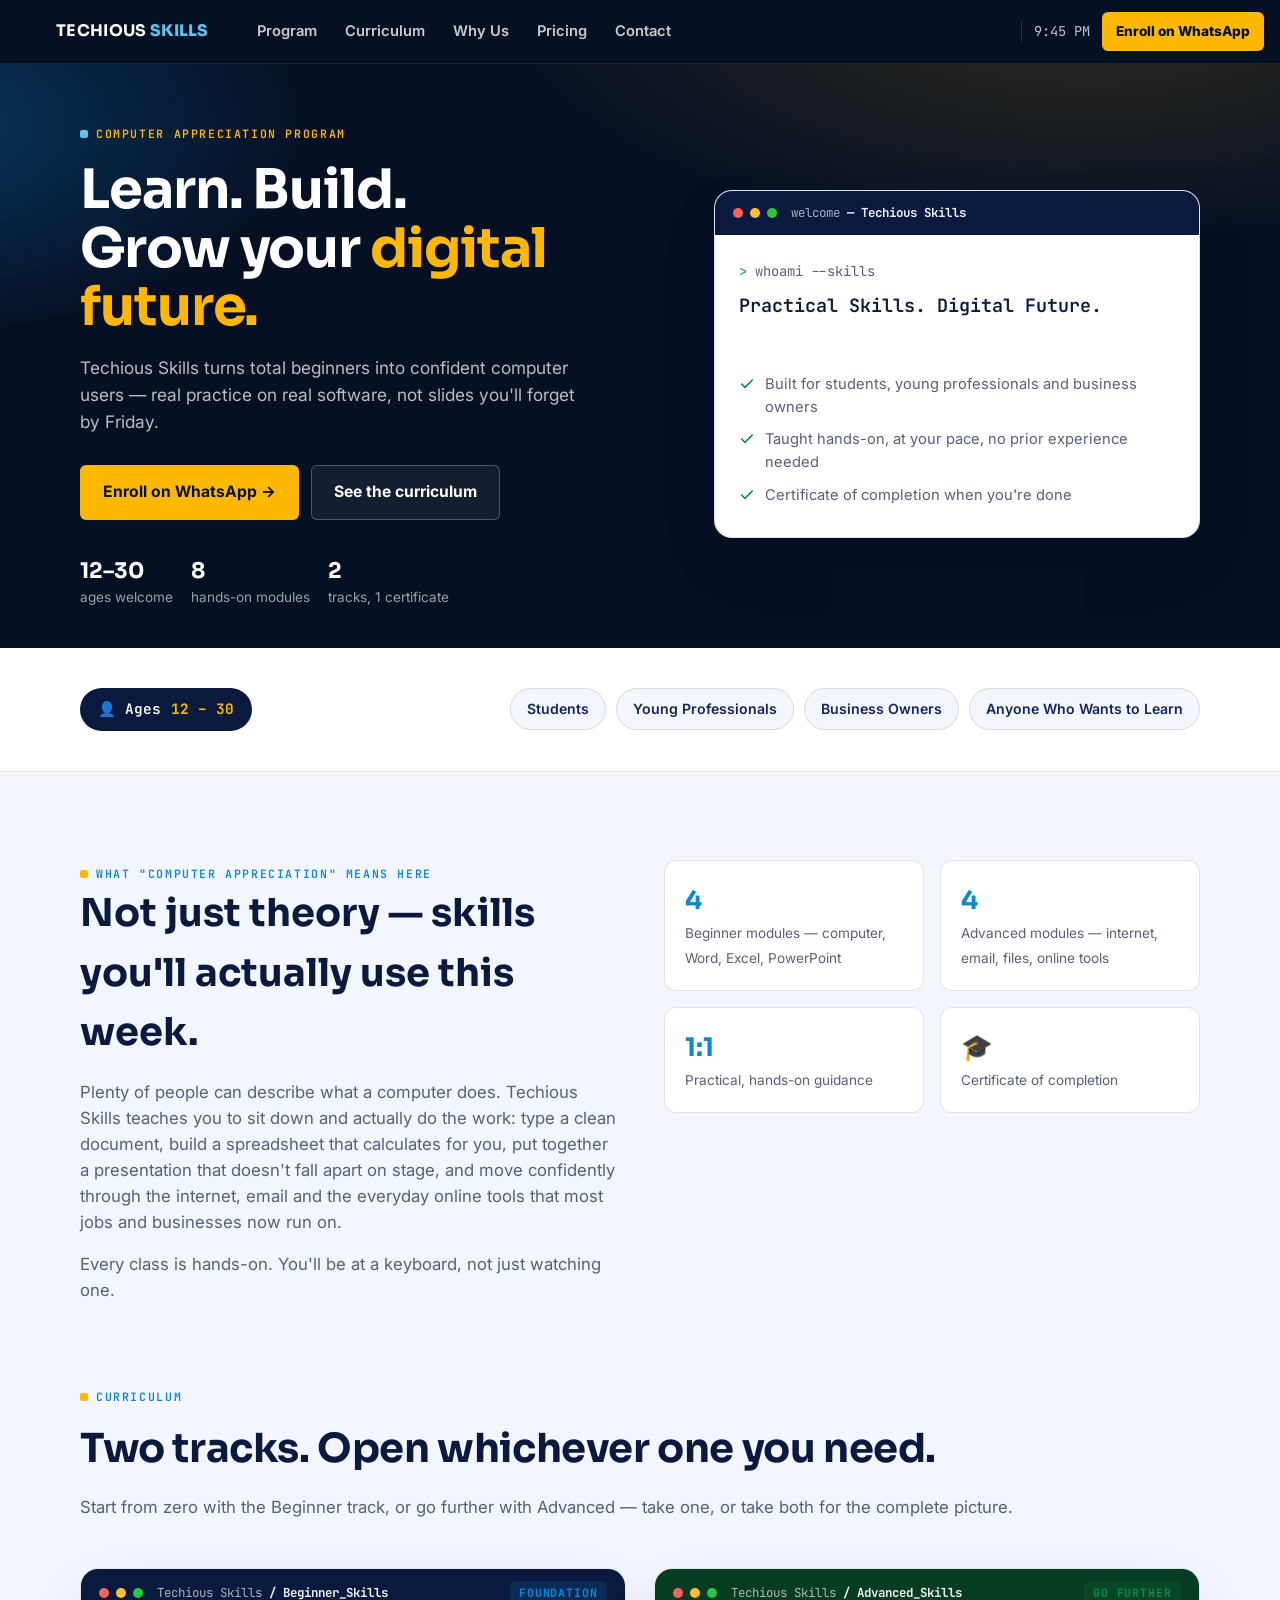
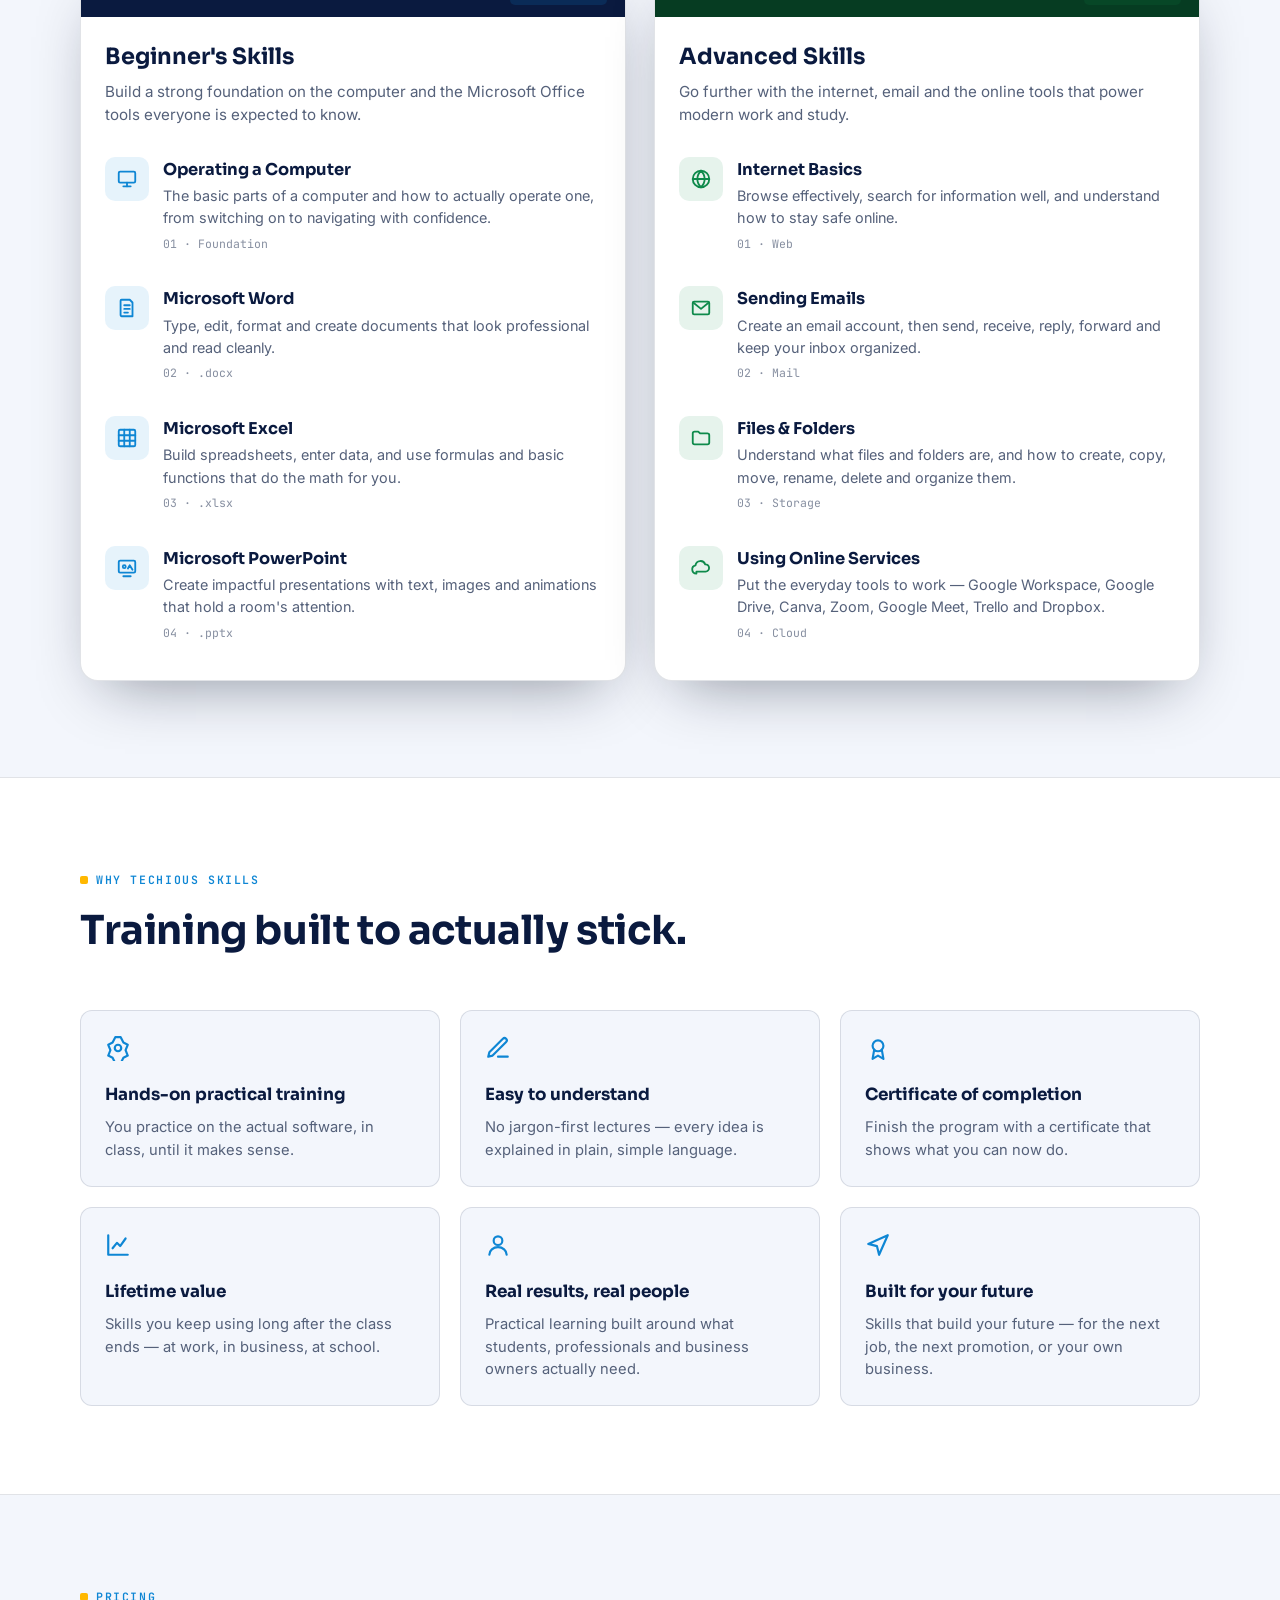
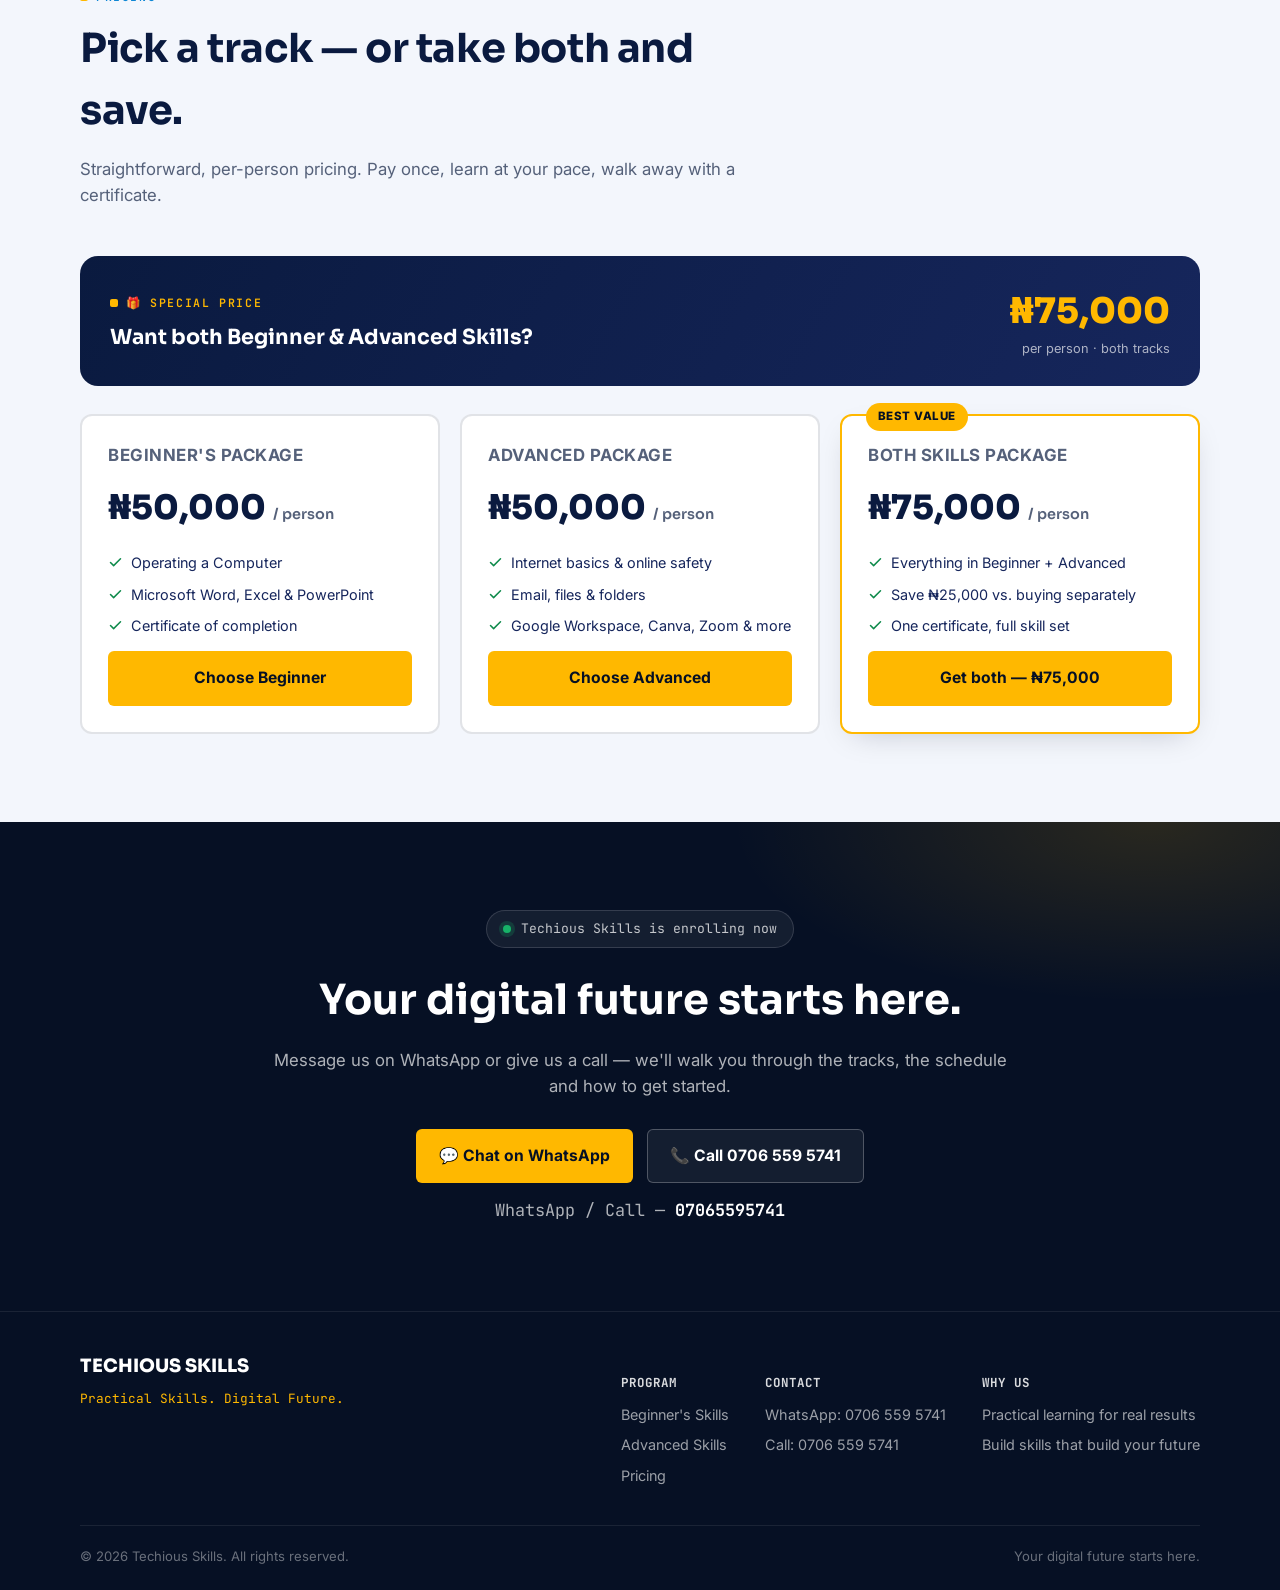
==== commit 8fb13ac5: "Add files via upload" ====
--- a/index.html
+++ b/index.html
@@ -1,27 +1,372 @@
-<!doctype html>
+<!DOCTYPE html>
 <html lang="en">
 <head>
-<meta charset="utf-8"><meta name="viewport" content="width=device-width,initial-scale=1">
-<meta name="description" content="Techious Skills — practical computer appreciation and digital skills training.">
-<title>Techious Skills | Practical Skills. Digital Future.</title>
-<link rel="preconnect" href="https://fonts.googleapis.com"><link rel="preconnect" href="https://fonts.gstatic.com" crossorigin>
-<link href="https://fonts.googleapis.com/css2?family=DM+Sans:wght@400;500;600;700&family=Manrope:wght@600;700;800&display=swap" rel="stylesheet">
-<link rel="stylesheet" href="style.css">
+<meta charset="UTF-8" />
+<meta name="viewport" content="width=device-width, initial-scale=1.0" />
+<title>Techious Skills — Computer Appreciation | Practical Skills. Digital Future.</title>
+<meta name="description" content="Techious Skills teaches practical computer appreciation — Windows basics, Microsoft Word, Excel, PowerPoint, internet, email and online tools — for students, professionals and business owners aged 12–30. Hands-on training with a certificate of completion." />
+<meta name="theme-color" content="#0A1A3F" />
+
+<!-- Open Graph -->
+<meta property="og:title" content="Techious Skills — Computer Appreciation" />
+<meta property="og:description" content="Practical Skills. Digital Future. Beginner and advanced computer training with hands-on practice and a certificate of completion." />
+<meta property="og:type" content="website" />
+
+<link rel="preconnect" href="https://fonts.googleapis.com" />
+<link rel="preconnect" href="https://fonts.gstatic.com" crossorigin />
+<link href="https://fonts.googleapis.com/css2?family=Sora:wght@400;600;700;800&family=Inter:wght@400;500;600;700&family=JetBrains+Mono:wght@400;500;700&display=swap" rel="stylesheet" />
+
+<link rel="stylesheet" href="css/style.css" />
 </head>
 <body>
-<header class="site-header"><div class="container nav-wrap"><a class="brand" href="#top"><span class="brand-mark">TS</span><span><strong>TECHIOUS</strong><small>SKILLS</small></span></a><button class="menu-toggle" aria-label="Open menu">☰</button><nav id="nav"><a href="#about">About</a><a href="#courses">Courses</a><a href="#packages">Packages</a><a href="#gallery">Gallery</a><a href="#faq">FAQ</a><a class="nav-cta" href="#contact">Register</a></nav></div></header>
-<main id="top">
-<section class="hero"><div class="hero-grid container"><div class="hero-copy"><span class="eyebrow">PRACTICAL DIGITAL TRAINING</span><h1>Build the skills that move your <span>future forward.</span></h1><p>Techious Skills makes computer learning practical, clear and useful — from everyday computer basics to Microsoft Office, internet, email and online productivity.</p><div class="actions"><a class="btn primary" href="#packages">View training packages <span>→</span></a><a class="btn ghost" href="#courses">Explore courses</a></div><div class="stats"><div><strong>8</strong><span>Core modules</span></div><div><strong>12+</strong><span>Age to begin</span></div><div><strong>100%</strong><span>Practical focus</span></div></div></div><div class="hero-visual"><img src="images/hero.svg" alt="Student learning digital skills on a laptop"><div class="floating-card"><span class="dot"></span><div><strong>Learn by doing</strong><small>Skills you can use immediately</small></div></div></div></div></section>
-<section class="trust"><div class="container trust-inner"><span>DESIGNED FOR REAL-WORLD CONFIDENCE</span><div><b>Word</b><b>Excel</b><b>PowerPoint</b><b>Internet</b><b>Email</b><b>Online Services</b></div></div></section>
-<section class="section about" id="about"><div class="container two-col"><div><span class="eyebrow">ABOUT TECHIOUS SKILLS</span><h2>Technology should feel <em>simple.</em></h2></div><div><p class="lead">Techious Skills is a practical digital-skills training platform created for learners who want to become confident using computers at school, at work and in everyday life.</p><p>Our lessons are structured around hands-on practice. Instead of only learning what a button does, students learn how to complete useful tasks — write a document, build a spreadsheet, create a presentation, send professional emails, find credible information online and use everyday digital services.</p><a class="text-link" href="#courses">See what you'll learn →</a></div></div></section>
-<section class="section vision"><div class="container cards-2"><article class="dark-card"><span class="card-number">01</span><h3>Our Vision</h3><p>To help more people approach technology with confidence and turn digital skills into meaningful opportunities.</p></article><article class="light-card"><span class="card-number">02</span><h3>Our Mission</h3><p>To deliver accessible, practical and professional computer training that learners can immediately apply in real situations.</p></article></div></section>
-<section class="section courses" id="courses"><div class="container"><div class="section-head"><div><span class="eyebrow">OUR COURSES</span><h2>Eight modules. One practical foundation.</h2></div><p>Our Computer Appreciation programme covers the essential skills from first-time computer use through modern online productivity.</p></div><div class="course-grid"><article class="course-card"><span>01</span><div class="course-icon">⌨</div><h3>Operating a Computer</h3><p>Understand the computer, mouse, keyboard, desktop, files and correct shutdown routines.</p></article><article class="course-card"><span>02</span><div class="course-icon">W</div><h3>Microsoft Word</h3><p>Type, edit, format and prepare professional documents, letters and simple reports.</p></article><article class="course-card"><span>03</span><div class="course-icon">X</div><h3>Microsoft Excel</h3><p>Work with rows, columns, formulas, functions, formatting and simple budgets.</p></article><article class="course-card"><span>04</span><div class="course-icon">P</div><h3>Microsoft PowerPoint</h3><p>Create clean slides, add visuals and present ideas with confidence.</p></article><article class="course-card"><span>05</span><div class="course-icon">◎</div><h3>Internet Basics</h3><p>Browse, search effectively, evaluate sources and practise safer online habits.</p></article><article class="course-card"><span>06</span><div class="course-icon">@</div><h3>Sending Emails</h3><p>Create an account, compose professional emails and manage an inbox.</p></article><article class="course-card"><span>07</span><div class="course-icon">▣</div><h3>Files & Folders</h3><p>Organise, rename, move, copy and manage digital files with confidence.</p></article><article class="course-card"><span>08</span><div class="course-icon">☁</div><h3>Online Services</h3><p>Explore cloud storage, productivity tools, video calls and everyday digital services.</p></article></div></div></section>
-<section class="section packages" id="packages"><div class="container"><div class="center-head"><span class="eyebrow">TRAINING PACKAGES</span><h2>Choose the level that fits your goals.</h2><p>Simple pricing. Practical learning. A certificate on completion.</p></div><div class="pricing"><article class="price-card"><span class="tag">BEGINNER</span><h3>Computer Foundations</h3><div class="price">₦50,000</div><p>For learners building a strong computer foundation.</p><ul><li>Operating a computer</li><li>Microsoft Word</li><li>Microsoft Excel</li><li>Microsoft PowerPoint</li><li>Practical exercises</li></ul><a href="#contact" class="btn outline">Register for Beginner</a></article><article class="price-card featured"><span class="tag">ADVANCED</span><h3>Digital Productivity</h3><div class="price">₦50,000</div><p>For learners ready to use the internet and digital tools confidently.</p><ul><li>Internet basics</li><li>Professional email</li><li>Files & folders</li><li>Online services</li><li>Practical exercises</li></ul><a href="#contact" class="btn primary">Register for Advanced</a></article><article class="price-card"><span class="tag">BEST VALUE</span><h3>Complete Package</h3><div class="price">₦75,000</div><p>Everything in Beginner + Advanced, with a complete learning pathway.</p><ul><li>All 8 modules</li><li>Practical projects</li><li>Guided exercises</li><li>Certificate of completion</li><li>Full skills foundation</li></ul><a href="#contact" class="btn outline">Choose Complete</a></article></div></div></section>
-<section class="section gallery" id="gallery"><div class="container"><div class="section-head"><div><span class="eyebrow">LEARNING GALLERY</span><h2>A classroom built around doing.</h2></div><p>Professional learning should feel focused, welcoming and hands-on. These visuals represent the Techious Skills learning environment.</p></div><div class="gallery-grid"><img src="images/classroom-1.svg" alt="Students learning in a computer classroom"><img src="images/classroom-2.svg" alt="Instructor supporting a learner"><img src="images/classroom-3.svg" alt="Practical computer training"><img src="images/classroom-4.svg" alt="Learner practising computer skills"></div></div></section>
-<section class="section why"><div class="container"><div class="center-head"><span class="eyebrow">WHY CHOOSE US</span><h2>Training designed for confidence, not confusion.</h2></div><div class="feature-grid"><article><span>01</span><h3>Practical first</h3><p>Lessons are paired with tasks so learners practise the same skills they will use outside the classroom.</p></article><article><span>02</span><h3>Clear teaching</h3><p>Complex concepts are broken into simple steps, with room to practise and ask questions.</p></article><article><span>03</span><h3>Useful skills</h3><p>From Word and Excel to email and cloud tools, the programme focuses on everyday digital confidence.</p></article><article><span>04</span><h3>Certificate</h3><p>Learners who complete the programme receive a certificate recognising their training.</p></article></div></div></section>
-<section class="section testimonials"><div class="container"><div class="center-head"><span class="eyebrow">LEARNER FEEDBACK</span><h2>Confidence looks good on everyone.</h2></div><div class="testimonial-grid"><article><div class="avatar">AO</div><p>“I used to avoid Excel because it looked complicated. The practical exercises made it much easier to understand.”</p><strong>Amaka O.</strong><small>Computer Appreciation learner</small></article><article><div class="avatar">DK</div><p>“The lessons were clear and I liked that we actually practised what we were taught instead of only taking notes.”</p><strong>David K.</strong><small>Digital Skills learner</small></article><article><div class="avatar">FM</div><p>“I can now create documents, presentations and send professional emails without asking someone to do it for me.”</p><strong>Faith M.</strong><small>Computer Appreciation learner</small></article></div></div></section>
-<section class="section faq" id="faq"><div class="container two-col"><div><span class="eyebrow">FAQ</span><h2>Questions, answered.</h2><p>Everything you need before choosing your training package.</p></div><div class="accordion"><details open><summary>Who can join Techious Skills?</summary><p>The programme is suitable for beginners and anyone who wants stronger everyday computer and digital skills. The course materials are designed for learners age 12 and above.</p></details><details><summary>Do I need previous computer experience?</summary><p>No. The Beginner package starts from the fundamentals. Learners who already have a foundation can choose the Advanced package or the Complete Package.</p></details><details><summary>What do I receive after completing the training?</summary><p>Successful learners receive a certificate of completion. The Complete Package also includes practical projects across the full eight-module pathway.</p></details><details><summary>Which package should I choose?</summary><p>Choose Beginner for core computer and Microsoft Office skills, Advanced for internet and digital productivity skills, or Complete for all eight modules.</p></details></div></div></section>
-<section class="contact" id="contact"><div class="container contact-grid"><div><span class="eyebrow">CONTACT & REGISTRATION</span><h2>Ready to become more confident with technology?</h2><p>Send your details and tell us which package you are interested in. We’ll help you take the next step.</p><div class="contact-list"><div><b>WhatsApp / Call</b><span>0912 381 0160</span></div><div><b>Training</b><span>Practical computer & digital skills</span></div><div><b>Eligibility</b><span>Age 12 and above</span></div></div></div><form id="registrationForm"><div class="form-row"><label>Full name<input name="name" required placeholder="Your full name"></label><label>Phone number<input name="phone" required placeholder="0800 000 0000"></label></div><label>Email address<input type="email" name="email" placeholder="you@example.com"></label><label>Package<select name="package"><option>Beginner — ₦50,000</option><option>Advanced — ₦50,000</option><option>Complete Package — ₦75,000</option></select></label><label>Message<textarea name="message" rows="4" placeholder="Tell us what you want to learn..."></textarea></label><button class="btn primary" type="submit">Submit registration enquiry →</button><p class="form-note" id="formNote"></p></form></div></section>
+
+<a class="skip-link" href="#main">Skip to content</a>
+
+<!-- ===================== TASKBAR / NAV ===================== -->
+<header class="taskbar" id="taskbar">
+  <button class="start-btn" id="startBtn" aria-label="Scroll to top">
+    <span class="start-glyph" aria-hidden="true"><i></i><i></i><i></i><i></i></span>
+    <span class="start-label">TECHIOUS <b>SKILLS</b></span>
+  </button>
+
+  <nav class="taskbar-nav" aria-label="Primary">
+    <a href="#program">Program</a>
+    <a href="#curriculum">Curriculum</a>
+    <a href="#why">Why Us</a>
+    <a href="#pricing">Pricing</a>
+    <a href="#contact">Contact</a>
+  </nav>
+
+  <div class="taskbar-tray">
+    <span class="tray-item" id="clock" aria-label="Current time">--:--</span>
+    <a class="tray-cta" href="https://wa.me/2347065595741" target="_blank" rel="noopener">
+      Enroll on WhatsApp
+    </a>
+    <button class="menu-toggle" id="menuToggle" aria-expanded="false" aria-controls="startMenu" aria-label="Open menu">
+      <svg viewBox="0 0 24 24" fill="none" stroke="currentColor" stroke-width="2" stroke-linecap="round"><line x1="3" y1="6" x2="21" y2="6"/><line x1="3" y1="12" x2="21" y2="12"/><line x1="3" y1="18" x2="21" y2="18"/></svg>
+    </button>
+  </div>
+</header>
+
+<!-- ===================== START MENU (mobile) ===================== -->
+<div class="start-menu" id="startMenu" hidden>
+  <span class="start-menu-label">// pinned sections</span>
+  <div class="start-menu-grid">
+    <a class="start-tile" href="#program">
+      <svg viewBox="0 0 24 24" fill="none" stroke="currentColor" stroke-width="2" stroke-linecap="round" stroke-linejoin="round"><rect x="3" y="4" width="18" height="12" rx="1"/><line x1="8" y1="20" x2="16" y2="20"/><line x1="12" y1="16" x2="12" y2="20"/></svg>
+      Program
+    </a>
+    <a class="start-tile" href="#curriculum">
+      <svg viewBox="0 0 24 24" fill="none" stroke="currentColor" stroke-width="2" stroke-linecap="round" stroke-linejoin="round"><path d="M3 7a2 2 0 0 1 2-2h4l2 2h8a2 2 0 0 1 2 2v8a2 2 0 0 1-2 2H5a2 2 0 0 1-2-2V7Z"/></svg>
+      Curriculum
+    </a>
+    <a class="start-tile" href="#why">
+      <svg viewBox="0 0 24 24" fill="none" stroke="currentColor" stroke-width="2" stroke-linecap="round" stroke-linejoin="round"><path d="M12 2 3 6v6c0 5 3.8 8.7 9 10 5.2-1.3 9-5 9-10V6l-9-4Z"/></svg>
+      Why Us
+    </a>
+    <a class="start-tile" href="#pricing">
+      <svg viewBox="0 0 24 24" fill="none" stroke="currentColor" stroke-width="2" stroke-linecap="round" stroke-linejoin="round"><line x1="12" y1="2" x2="12" y2="22"/><path d="M17 5H9.5a3.5 3.5 0 0 0 0 7h5a3.5 3.5 0 0 1 0 7H6"/></svg>
+      Pricing
+    </a>
+  </div>
+  <a class="start-menu-cta" href="https://wa.me/2347065595741" target="_blank" rel="noopener">Chat with us on WhatsApp</a>
+</div>
+
+<main id="main">
+
+  <!-- ===================== HERO ===================== -->
+  <section class="hero" id="top">
+    <div class="hero-inner">
+      <div class="hero-copy">
+        <span class="eyebrow">Computer Appreciation Program</span>
+        <h1>Learn. Build.<br>Grow your <span class="accent">digital future.</span></h1>
+        <p class="lede">Techious Skills turns total beginners into confident computer users — real practice on real software, not slides you'll forget by Friday.</p>
+
+        <div class="hero-actions">
+          <a class="btn btn-primary" href="https://wa.me/2347065595741" target="_blank" rel="noopener">Enroll on WhatsApp →</a>
+          <a class="btn btn-ghost" href="#curriculum">See the curriculum</a>
+        </div>
+
+        <div class="hero-badges">
+          <div class="hero-badge"><b>12–30</b>ages welcome</div>
+          <div class="hero-badge"><b>8</b>hands-on modules</div>
+          <div class="hero-badge"><b>2</b>tracks, 1 certificate</div>
+        </div>
+      </div>
+
+      <div class="hero-window window">
+        <div class="window-bar">
+          <span class="window-dots"><span></span><span></span><span></span></span>
+          <span class="window-path">welcome <b>— Techious Skills</b></span>
+        </div>
+        <div class="hero-window-body">
+          <p class="terminal-line"><span class="terminal-prompt">&gt;</span> whoami --skills</p>
+          <p class="typed-line" id="typedLine" data-text="Practical Skills. Digital Future.">Practical Skills. Digital Future.</p>
+
+          <ul class="hero-checklist">
+            <li><svg viewBox="0 0 24 24" fill="none" stroke="currentColor" stroke-width="2.4" stroke-linecap="round" stroke-linejoin="round"><polyline points="20 6 9 17 4 12"/></svg> Built for students, young professionals and business owners</li>
+            <li><svg viewBox="0 0 24 24" fill="none" stroke="currentColor" stroke-width="2.4" stroke-linecap="round" stroke-linejoin="round"><polyline points="20 6 9 17 4 12"/></svg> Taught hands-on, at your pace, no prior experience needed</li>
+            <li><svg viewBox="0 0 24 24" fill="none" stroke="currentColor" stroke-width="2.4" stroke-linecap="round" stroke-linejoin="round"><polyline points="20 6 9 17 4 12"/></svg> Certificate of completion when you're done</li>
+          </ul>
+        </div>
+      </div>
+    </div>
+  </section>
+
+  <!-- ===================== AUDIENCE STRIP ===================== -->
+  <section class="audience">
+    <div class="audience-inner">
+      <div class="age-pill">👤 Ages <b>12 – 30</b></div>
+      <div class="audience-chips">
+        <span class="chip">Students</span>
+        <span class="chip">Young Professionals</span>
+        <span class="chip">Business Owners</span>
+        <span class="chip">Anyone Who Wants to Learn</span>
+      </div>
+    </div>
+  </section>
+
+  <!-- ===================== PROGRAM ===================== -->
+  <section class="program" id="program">
+    <div class="program-inner">
+      <div class="reveal">
+        <span class="eyebrow">What "computer appreciation" means here</span>
+        <h2>Not just theory — skills you'll actually use this week.</h2>
+        <p>Plenty of people can describe what a computer does. Techious Skills teaches you to sit down and actually do the work: type a clean document, build a spreadsheet that calculates for you, put together a presentation that doesn't fall apart on stage, and move confidently through the internet, email and the everyday online tools that most jobs and businesses now run on.</p>
+        <p>Every class is hands-on. You'll be at a keyboard, not just watching one.</p>
+      </div>
+      <div class="program-stats reveal">
+        <div class="stat-card"><b>4</b><span>Beginner modules — computer, Word, Excel, PowerPoint</span></div>
+        <div class="stat-card"><b>4</b><span>Advanced modules — internet, email, files, online tools</span></div>
+        <div class="stat-card"><b>1:1</b><span>Practical, hands-on guidance</span></div>
+        <div class="stat-card"><b>🎓</b><span>Certificate of completion</span></div>
+      </div>
+    </div>
+  </section>
+
+  <!-- ===================== CURRICULUM ===================== -->
+  <section class="curriculum" id="curriculum">
+    <div class="section-head" style="max-width:1120px;margin-inline:auto;">
+      <span class="eyebrow">Curriculum</span>
+      <h2>Two tracks. Open whichever one you need.</h2>
+      <p>Start from zero with the Beginner track, or go further with Advanced — take one, or take both for the complete picture.</p>
+    </div>
+
+    <div class="curriculum-grid">
+
+      <!-- Beginner folder -->
+      <div class="folder-window window reveal beginner">
+        <div class="window-bar">
+          <span class="window-dots"><span></span><span></span><span></span></span>
+          <span class="window-path">Techious Skills <b>/ Beginner_Skills</b></span>
+          <span class="folder-tag">Foundation</span>
+        </div>
+        <div class="folder-head">
+          <h3>Beginner's Skills</h3>
+          <p>Build a strong foundation on the computer and the Microsoft Office tools everyone is expected to know.</p>
+        </div>
+        <div class="module-list">
+          <div class="module">
+            <span class="module-icon"><svg viewBox="0 0 24 24" fill="none" stroke="currentColor" stroke-width="2" stroke-linecap="round" stroke-linejoin="round"><rect x="3" y="4" width="18" height="12" rx="1.5"/><line x1="8" y1="20" x2="16" y2="20"/><line x1="12" y1="16" x2="12" y2="20"/></svg></span>
+            <div><h4>Operating a Computer</h4><p>The basic parts of a computer and how to actually operate one, from switching on to navigating with confidence.</p><span class="file-ext">01 · Foundation</span></div>
+          </div>
+          <div class="module">
+            <span class="module-icon"><svg viewBox="0 0 24 24" fill="none" stroke="currentColor" stroke-width="2" stroke-linecap="round" stroke-linejoin="round"><path d="M6 3h9l3 3v15H6a1 1 0 0 1-1-1V4a1 1 0 0 1 1-1Z"/><line x1="9" y1="9" x2="15" y2="9"/><line x1="9" y1="13" x2="15" y2="13"/><line x1="9" y1="17" x2="13" y2="17"/></svg></span>
+            <div><h4>Microsoft Word</h4><p>Type, edit, format and create documents that look professional and read cleanly.</p><span class="file-ext">02 · .docx</span></div>
+          </div>
+          <div class="module">
+            <span class="module-icon"><svg viewBox="0 0 24 24" fill="none" stroke="currentColor" stroke-width="2" stroke-linecap="round" stroke-linejoin="round"><rect x="3" y="3" width="18" height="18" rx="1.5"/><line x1="3" y1="9" x2="21" y2="9"/><line x1="3" y1="15" x2="21" y2="15"/><line x1="9" y1="3" x2="9" y2="21"/><line x1="15" y1="3" x2="15" y2="21"/></svg></span>
+            <div><h4>Microsoft Excel</h4><p>Build spreadsheets, enter data, and use formulas and basic functions that do the math for you.</p><span class="file-ext">03 · .xlsx</span></div>
+          </div>
+          <div class="module">
+            <span class="module-icon"><svg viewBox="0 0 24 24" fill="none" stroke="currentColor" stroke-width="2" stroke-linecap="round" stroke-linejoin="round"><rect x="3" y="4" width="18" height="13" rx="1.5"/><line x1="8" y1="21" x2="16" y2="21"/><circle cx="9" cy="10.5" r="1.6"/><path d="M13 12.5 15 9l3 5"/></svg></span>
+            <div><h4>Microsoft PowerPoint</h4><p>Create impactful presentations with text, images and animations that hold a room's attention.</p><span class="file-ext">04 · .pptx</span></div>
+          </div>
+        </div>
+      </div>
+
+      <!-- Advanced folder -->
+      <div class="folder-window window reveal advanced">
+        <div class="window-bar">
+          <span class="window-dots"><span></span><span></span><span></span></span>
+          <span class="window-path">Techious Skills <b>/ Advanced_Skills</b></span>
+          <span class="folder-tag">Go further</span>
+        </div>
+        <div class="folder-head">
+          <h3>Advanced Skills</h3>
+          <p>Go further with the internet, email and the online tools that power modern work and study.</p>
+        </div>
+        <div class="module-list">
+          <div class="module">
+            <span class="module-icon"><svg viewBox="0 0 24 24" fill="none" stroke="currentColor" stroke-width="2" stroke-linecap="round" stroke-linejoin="round"><circle cx="12" cy="12" r="9"/><line x1="3" y1="12" x2="21" y2="12"/><path d="M12 3c2.6 2.6 4 5.7 4 9s-1.4 6.4-4 9c-2.6-2.6-4-5.7-4-9s1.4-6.4 4-9Z"/></svg></span>
+            <div><h4>Internet Basics</h4><p>Browse effectively, search for information well, and understand how to stay safe online.</p><span class="file-ext">01 · Web</span></div>
+          </div>
+          <div class="module">
+            <span class="module-icon"><svg viewBox="0 0 24 24" fill="none" stroke="currentColor" stroke-width="2" stroke-linecap="round" stroke-linejoin="round"><rect x="3" y="5" width="18" height="14" rx="1.5"/><path d="m3.5 6 8.5 7 8.5-7"/></svg></span>
+            <div><h4>Sending Emails</h4><p>Create an email account, then send, receive, reply, forward and keep your inbox organized.</p><span class="file-ext">02 · Mail</span></div>
+          </div>
+          <div class="module">
+            <span class="module-icon"><svg viewBox="0 0 24 24" fill="none" stroke="currentColor" stroke-width="2" stroke-linecap="round" stroke-linejoin="round"><path d="M3 7a2 2 0 0 1 2-2h4l2 2h8a2 2 0 0 1 2 2v8a2 2 0 0 1-2 2H5a2 2 0 0 1-2-2V7Z"/></svg></span>
+            <div><h4>Files &amp; Folders</h4><p>Understand what files and folders are, and how to create, copy, move, rename, delete and organize them.</p><span class="file-ext">03 · Storage</span></div>
+          </div>
+          <div class="module">
+            <span class="module-icon"><svg viewBox="0 0 24 24" fill="none" stroke="currentColor" stroke-width="2" stroke-linecap="round" stroke-linejoin="round"><path d="M7 18a4.5 4.5 0 0 1-1-8.9A5.5 5.5 0 0 1 16.6 8 4 4 0 0 1 17 16H7Z"/></svg></span>
+            <div><h4>Using Online Services</h4><p>Put the everyday tools to work — Google Workspace, Google Drive, Canva, Zoom, Google Meet, Trello and Dropbox.</p><span class="file-ext">04 · Cloud</span></div>
+          </div>
+        </div>
+      </div>
+
+    </div>
+  </section>
+
+  <!-- ===================== WHY US ===================== -->
+  <section class="section why" id="why">
+    <div class="section-inner">
+      <div class="section-head">
+        <span class="eyebrow">Why Techious Skills</span>
+        <h2>Training built to actually stick.</h2>
+      </div>
+      <div class="why-grid">
+        <div class="why-card reveal">
+          <svg viewBox="0 0 24 24" fill="none" stroke="currentColor" stroke-width="2" stroke-linecap="round" stroke-linejoin="round"><path d="M14.5 2h-5L7 7l-4 2 2 5-2 5 4 2 2.5 5h5L17 21l4-2-2-5 2-5-4-2-2.5-5Z"/><circle cx="12" cy="12" r="3"/></svg>
+          <h3>Hands-on practical training</h3>
+          <p>You practice on the actual software, in class, until it makes sense.</p>
+        </div>
+        <div class="why-card reveal">
+          <svg viewBox="0 0 24 24" fill="none" stroke="currentColor" stroke-width="2" stroke-linecap="round" stroke-linejoin="round"><path d="M12 20h9"/><path d="M16.5 3.5a2.1 2.1 0 0 1 3 3L7 19l-4 1 1-4Z"/></svg>
+          <h3>Easy to understand</h3>
+          <p>No jargon-first lectures — every idea is explained in plain, simple language.</p>
+        </div>
+        <div class="why-card reveal">
+          <svg viewBox="0 0 24 24" fill="none" stroke="currentColor" stroke-width="2" stroke-linecap="round" stroke-linejoin="round"><path d="M12 15a5 5 0 1 0 0-10 5 5 0 0 0 0 10Z"/><path d="M8.5 13.5 7 22l5-3 5 3-1.5-8.5"/></svg>
+          <h3>Certificate of completion</h3>
+          <p>Finish the program with a certificate that shows what you can now do.</p>
+        </div>
+        <div class="why-card reveal">
+          <svg viewBox="0 0 24 24" fill="none" stroke="currentColor" stroke-width="2" stroke-linecap="round" stroke-linejoin="round"><path d="M3 3v18h18"/><path d="m7 15 4-5 3 3 5-7"/></svg>
+          <h3>Lifetime value</h3>
+          <p>Skills you keep using long after the class ends — at work, in business, at school.</p>
+        </div>
+        <div class="why-card reveal">
+          <svg viewBox="0 0 24 24" fill="none" stroke="currentColor" stroke-width="2" stroke-linecap="round" stroke-linejoin="round"><circle cx="12" cy="8" r="4"/><path d="M4 21c0-4 3.6-7 8-7s8 3 8 7"/></svg>
+          <h3>Real results, real people</h3>
+          <p>Practical learning built around what students, professionals and business owners actually need.</p>
+        </div>
+        <div class="why-card reveal">
+          <svg viewBox="0 0 24 24" fill="none" stroke="currentColor" stroke-width="2" stroke-linecap="round" stroke-linejoin="round"><path d="m3 11 18-8-8 18-2-8-8-2Z"/></svg>
+          <h3>Built for your future</h3>
+          <p>Skills that build your future — for the next job, the next promotion, or your own business.</p>
+        </div>
+      </div>
+    </div>
+  </section>
+
+  <!-- ===================== PRICING ===================== -->
+  <section class="section pricing" id="pricing">
+    <div class="section-inner">
+      <div class="section-head">
+        <span class="eyebrow">Pricing</span>
+        <h2>Pick a track — or take both and save.</h2>
+        <p>Straightforward, per-person pricing. Pay once, learn at your pace, walk away with a certificate.</p>
+      </div>
+
+      <div class="bundle-banner reveal">
+        <div class="bundle-copy">
+          <span class="eyebrow">🎁 Special price</span>
+          <h3>Want both Beginner &amp; Advanced Skills?</h3>
+        </div>
+        <div class="bundle-price">
+          <div class="amount">₦75,000</div>
+          <div class="per">per person · both tracks</div>
+        </div>
+      </div>
+
+      <div class="pricing-grid">
+        <div class="price-card reveal">
+          <h4>Beginner's Package</h4>
+          <div class="amount">₦50,000 <span>/ person</span></div>
+          <ul>
+            <li><svg viewBox="0 0 24 24" fill="none" stroke="currentColor" stroke-width="2.4" stroke-linecap="round" stroke-linejoin="round"><polyline points="20 6 9 17 4 12"/></svg> Operating a Computer</li>
+            <li><svg viewBox="0 0 24 24" fill="none" stroke="currentColor" stroke-width="2.4" stroke-linecap="round" stroke-linejoin="round"><polyline points="20 6 9 17 4 12"/></svg> Microsoft Word, Excel &amp; PowerPoint</li>
+            <li><svg viewBox="0 0 24 24" fill="none" stroke="currentColor" stroke-width="2.4" stroke-linecap="round" stroke-linejoin="round"><polyline points="20 6 9 17 4 12"/></svg> Certificate of completion</li>
+          </ul>
+          <a class="btn btn-primary" href="https://wa.me/2347065595741" target="_blank" rel="noopener">Choose Beginner</a>
+        </div>
+
+        <div class="price-card reveal">
+          <h4>Advanced Package</h4>
+          <div class="amount">₦50,000 <span>/ person</span></div>
+          <ul>
+            <li><svg viewBox="0 0 24 24" fill="none" stroke="currentColor" stroke-width="2.4" stroke-linecap="round" stroke-linejoin="round"><polyline points="20 6 9 17 4 12"/></svg> Internet basics &amp; online safety</li>
+            <li><svg viewBox="0 0 24 24" fill="none" stroke="currentColor" stroke-width="2.4" stroke-linecap="round" stroke-linejoin="round"><polyline points="20 6 9 17 4 12"/></svg> Email, files &amp; folders</li>
+            <li><svg viewBox="0 0 24 24" fill="none" stroke="currentColor" stroke-width="2.4" stroke-linecap="round" stroke-linejoin="round"><polyline points="20 6 9 17 4 12"/></svg> Google Workspace, Canva, Zoom &amp; more</li>
+          </ul>
+          <a class="btn btn-primary" href="https://wa.me/2347065595741" target="_blank" rel="noopener">Choose Advanced</a>
+        </div>
+
+        <div class="price-card featured reveal">
+          <span class="ribbon">Best value</span>
+          <h4>Both Skills Package</h4>
+          <div class="amount">₦75,000 <span>/ person</span></div>
+          <ul>
+            <li><svg viewBox="0 0 24 24" fill="none" stroke="currentColor" stroke-width="2.4" stroke-linecap="round" stroke-linejoin="round"><polyline points="20 6 9 17 4 12"/></svg> Everything in Beginner + Advanced</li>
+            <li><svg viewBox="0 0 24 24" fill="none" stroke="currentColor" stroke-width="2.4" stroke-linecap="round" stroke-linejoin="round"><polyline points="20 6 9 17 4 12"/></svg> Save ₦25,000 vs. buying separately</li>
+            <li><svg viewBox="0 0 24 24" fill="none" stroke="currentColor" stroke-width="2.4" stroke-linecap="round" stroke-linejoin="round"><polyline points="20 6 9 17 4 12"/></svg> One certificate, full skill set</li>
+          </ul>
+          <a class="btn btn-primary" href="https://wa.me/2347065595741" target="_blank" rel="noopener">Get both — ₦75,000</a>
+        </div>
+      </div>
+    </div>
+  </section>
+
+  <!-- ===================== CTA / CONTACT ===================== -->
+  <section class="section cta" id="contact">
+    <div class="cta-inner">
+      <span class="cta-toast"><span class="dot"></span> Techious Skills is enrolling now</span>
+      <h2>Your digital future starts here.</h2>
+      <p>Message us on WhatsApp or give us a call — we'll walk you through the tracks, the schedule and how to get started.</p>
+      <div class="cta-actions">
+        <a class="btn btn-primary" href="https://wa.me/2347065595741" target="_blank" rel="noopener">💬 Chat on WhatsApp</a>
+        <a class="btn btn-ghost" href="tel:+2347065595741">📞 Call 0706 559 5741</a>
+      </div>
+      <p class="cta-phone">WhatsApp / Call — <b>07065595741</b></p>
+    </div>
+  </section>
+
 </main>
-<footer><div class="container footer-wrap"><a class="brand light" href="#top"><span class="brand-mark">TS</span><span><strong>TECHIOUS</strong><small>SKILLS</small></span></a><p>Practical skills. Digital future.</p><span>© <span id="year"></span> Techious Skills</span></div></footer>
-<script src="script.js"></script></body></html>
+
+<!-- ===================== FOOTER ===================== -->
+<footer class="site-footer">
+  <div class="footer-inner">
+    <div class="footer-brand">
+      <span class="name">TECHIOUS SKILLS</span>
+      <span class="tag">Practical Skills. Digital Future.</span>
+    </div>
+    <div class="footer-links">
+      <div class="footer-col">
+        <h5>Program</h5>
+        <a href="#curriculum">Beginner's Skills</a>
+        <a href="#curriculum">Advanced Skills</a>
+        <a href="#pricing">Pricing</a>
+      </div>
+      <div class="footer-col">
+        <h5>Contact</h5>
+        <a href="https://wa.me/2347065595741" target="_blank" rel="noopener">WhatsApp: 0706 559 5741</a>
+        <a href="tel:+2347065595741">Call: 0706 559 5741</a>
+      </div>
+      <div class="footer-col">
+        <h5>Why us</h5>
+        <span>Practical learning for real results</span>
+        <span>Build skills that build your future</span>
+      </div>
+    </div>
+  </div>
+  <div class="footer-bottom">
+    <span>© <span id="year">2026</span> Techious Skills. All rights reserved.</span>
+    <span>Your digital future starts here.</span>
+  </div>
+</footer>
+
+<script src="js/script.js"></script>
+</body>
+</html>
--- a/css/style.css
+++ b/css/style.css
@@ -0,0 +1,481 @@
+/* ============================================================
+   TECHIOUS SKILLS — Computer Appreciation landing page
+   Design concept: the page is dressed as a desktop operating
+   system — a taskbar you navigate with, "windows" that hold
+   each course track, and a Start Menu on mobile. It mirrors the
+   exact thing the course teaches: how to use a computer.
+   ============================================================ */
+
+/* -------------------- Tokens -------------------- */
+:root{
+  --navy:        #0A1A3F;
+  --navy-deep:   #061024;
+  --navy-soft:   #16265C;
+  --blue:        #0E86D4;
+  --blue-light:  #5FC3EA;
+  --green:       #0E8A4B;
+  --green-light: #17B368;
+  --gold:        #FFB800;
+  --gold-deep:   #E29A00;
+  --paper:       #F3F6FC;
+  --paper-dim:   #E7ECF7;
+  --white:       #FFFFFF;
+  --ink:         #0B1220;
+  --muted:       #55617A;
+  --line:        rgba(10,26,63,0.12);
+
+  --radius-sm: 6px;
+  --radius: 12px;
+  --radius-lg: 18px;
+
+  --shadow-window: 0 24px 60px -24px rgba(6,16,36,0.45);
+  --shadow-soft: 0 10px 30px -14px rgba(6,16,36,0.25);
+
+  --font-display: 'Sora', system-ui, sans-serif;
+  --font-body: 'Inter', system-ui, sans-serif;
+  --font-mono: 'JetBrains Mono', ui-monospace, monospace;
+
+  --taskbar-h: 64px;
+}
+
+/* -------------------- Reset -------------------- */
+*, *::before, *::after{ box-sizing: border-box; }
+html{ scroll-behavior: smooth; scroll-padding-top: calc(var(--taskbar-h) + 16px); }
+body{
+  margin:0;
+  background: var(--paper);
+  color: var(--ink);
+  font-family: var(--font-body);
+  font-size: 16px;
+  line-height: 1.55;
+  -webkit-font-smoothing: antialiased;
+}
+img{ max-width:100%; display:block; }
+a{ color: inherit; text-decoration: none; }
+ul{ margin:0; padding:0; list-style:none; }
+h1,h2,h3,h4{ font-family: var(--font-display); margin:0; color: var(--navy); }
+p{ margin:0; }
+button{ font: inherit; cursor:pointer; }
+
+.skip-link{
+  position:absolute; left:-999px; top:0; background:var(--gold); color:var(--navy-deep);
+  padding:10px 16px; z-index:999; font-weight:700; border-radius:0 0 8px 0;
+}
+.skip-link:focus{ left:0; }
+
+:focus-visible{ outline: 3px solid var(--gold); outline-offset: 2px; }
+
+.eyebrow{
+  display:inline-flex; align-items:center; gap:8px;
+  font-family: var(--font-mono); font-size: 0.72rem; letter-spacing:.14em; text-transform:uppercase;
+  color: var(--blue); font-weight:600;
+}
+.eyebrow::before{ content:""; width:8px; height:8px; border-radius:2px; background: var(--gold); display:inline-block; }
+
+.section{ padding: 88px 24px; }
+.section-inner{ max-width: 1120px; margin: 0 auto; }
+.section-head{ max-width: 680px; margin-bottom: 48px; }
+.section-head h2{ font-size: clamp(1.8rem, 3.4vw, 2.5rem); margin-top:10px; letter-spacing:-0.01em; }
+.section-head p{ margin-top:14px; color: var(--muted); font-size:1.05rem; }
+
+/* -------------------- Taskbar (nav) -------------------- */
+.taskbar{
+  position: sticky; top:0; z-index: 100;
+  height: var(--taskbar-h);
+  background: var(--navy-deep);
+  border-bottom: 1px solid rgba(255,255,255,0.08);
+  display:flex; align-items:center; gap:16px;
+  padding: 0 16px;
+}
+.start-btn{
+  display:flex; align-items:center; gap:10px;
+  background: transparent; border:none; color: var(--white);
+  padding: 8px 12px; border-radius: var(--radius-sm);
+  font-family: var(--font-display); font-weight:700; letter-spacing:.02em;
+}
+.start-btn:hover{ background: rgba(255,255,255,0.08); }
+.start-glyph{
+  width:18px; height:18px; display:grid; grid-template-columns:1fr 1fr; gap:3px;
+}
+.start-glyph span{ background: var(--gold); border-radius:2px; }
+.start-glyph i{ display:block; }
+.start-label b{ color: var(--blue-light); font-weight:800; }
+
+.taskbar-nav{
+  display:flex; align-items:center; gap:4px;
+  margin-left: 8px;
+}
+.taskbar-nav a{
+  color: rgba(255,255,255,0.78);
+  font-size: 0.92rem; font-weight:600;
+  padding: 8px 12px; border-radius: var(--radius-sm);
+  transition: background .15s ease, color .15s ease;
+}
+.taskbar-nav a:hover{ background: rgba(255,255,255,0.08); color: var(--white); }
+
+.taskbar-tray{
+  margin-left:auto; display:flex; align-items:center; gap:12px;
+}
+.tray-item{
+  font-family: var(--font-mono); font-size:0.85rem; color: rgba(255,255,255,0.75);
+  border-left: 1px solid rgba(255,255,255,0.15); padding-left:12px;
+  min-width: 58px;
+}
+.tray-cta{
+  background: var(--gold); color: var(--navy-deep); font-weight:800;
+  font-size:0.85rem; padding: 9px 14px; border-radius: var(--radius-sm);
+  display:flex; align-items:center; gap:6px;
+  transition: transform .15s ease, box-shadow .15s ease;
+}
+.tray-cta:hover{ transform: translateY(-1px); box-shadow: 0 8px 18px -8px rgba(255,184,0,0.6); }
+
+.menu-toggle{
+  display:none;
+  background: rgba(255,255,255,0.08); border:none; color:var(--white);
+  width:38px; height:38px; border-radius: var(--radius-sm);
+  align-items:center; justify-content:center;
+}
+.menu-toggle svg{ width:18px; height:18px; }
+
+/* -------------------- Start Menu (mobile) -------------------- */
+.start-menu{
+  position: fixed; inset: var(--taskbar-h) 0 0 0; z-index: 99;
+  background: linear-gradient(180deg, var(--navy) 0%, var(--navy-deep) 100%);
+  padding: 28px 20px 100px;
+  overflow-y:auto;
+}
+.start-menu[hidden]{ display:none; }
+.start-menu-label{
+  color: rgba(255,255,255,0.55); font-family: var(--font-mono); font-size:.75rem;
+  letter-spacing:.14em; text-transform:uppercase; margin-bottom:14px; display:block;
+}
+.start-menu-grid{
+  display:grid; grid-template-columns: repeat(2, 1fr); gap:12px;
+}
+.start-tile{
+  background: rgba(255,255,255,0.05);
+  border: 1px solid rgba(255,255,255,0.1);
+  border-radius: var(--radius);
+  padding: 22px 16px;
+  color: var(--white);
+  font-weight:700;
+  display:flex; flex-direction:column; gap:10px;
+  min-height:96px;
+}
+.start-tile:hover{ background: rgba(255,255,255,0.1); }
+.start-tile svg{ width:22px; height:22px; color: var(--gold); }
+.start-menu-cta{
+  margin-top:20px; display:block; text-align:center;
+  background: var(--gold); color: var(--navy-deep); font-weight:800;
+  padding: 14px; border-radius: var(--radius-sm);
+}
+
+/* -------------------- Window chrome (shared component) -------------------- */
+.window{
+  background: var(--white);
+  border-radius: var(--radius-lg);
+  border: 1px solid var(--line);
+  box-shadow: var(--shadow-window);
+  overflow: hidden;
+}
+.window-bar{
+  display:flex; align-items:center; gap:14px;
+  padding: 12px 18px;
+  background: var(--navy);
+}
+.window-dots{ display:flex; gap:7px; }
+.window-dots span{ width:10px; height:10px; border-radius:50%; display:block; }
+.window-dots span:nth-child(1){ background:#FF6159; }
+.window-dots span:nth-child(2){ background:#FFC02E; }
+.window-dots span:nth-child(3){ background:#28C93F; }
+.window-path{
+  font-family: var(--font-mono); font-size:0.78rem; color: rgba(255,255,255,0.65);
+  overflow:hidden; text-overflow:ellipsis; white-space:nowrap;
+}
+.window-path b{ color: rgba(255,255,255,0.92); }
+
+/* -------------------- Hero -------------------- */
+.hero{
+  padding: 56px 24px 40px;
+  background:
+    radial-gradient(1000px 400px at 85% -10%, rgba(255,184,0,0.16), transparent 60%),
+    radial-gradient(800px 400px at -10% 10%, rgba(14,134,212,0.35), transparent 55%),
+    var(--navy-deep);
+  position:relative;
+}
+.hero-inner{
+  max-width:1120px; margin:0 auto;
+  display:grid; grid-template-columns: 1.1fr 0.9fr; gap:40px; align-items:center;
+}
+.hero-copy .eyebrow{ color: var(--gold); }
+.hero-copy .eyebrow::before{ background: var(--blue-light); }
+.hero-copy h1{
+  color: var(--white);
+  font-size: clamp(2.3rem, 5vw, 3.4rem);
+  line-height:1.08; letter-spacing:-0.02em;
+  margin-top:16px;
+}
+.hero-copy h1 .accent{ color: var(--gold); }
+.hero-copy .lede{
+  color: rgba(255,255,255,0.72);
+  font-size: 1.08rem; margin-top:18px; max-width: 46ch;
+}
+.hero-actions{ display:flex; flex-wrap:wrap; gap:12px; margin-top:30px; }
+.btn{
+  display:inline-flex; align-items:center; gap:8px;
+  padding: 14px 22px; border-radius: var(--radius-sm);
+  font-weight:700; font-size:0.98rem; border: 1px solid transparent;
+  transition: transform .15s ease, box-shadow .15s ease, background .15s ease;
+}
+.btn-primary{ background: var(--gold); color: var(--navy-deep); }
+.btn-primary:hover{ transform: translateY(-2px); box-shadow: 0 14px 28px -12px rgba(255,184,0,0.55); }
+.btn-ghost{ background: rgba(255,255,255,0.06); color: var(--white); border-color: rgba(255,255,255,0.25); }
+.btn-ghost:hover{ background: rgba(255,255,255,0.14); }
+
+.hero-badges{ display:flex; gap:18px; margin-top:34px; flex-wrap:wrap; }
+.hero-badge{ color: rgba(255,255,255,0.6); font-size:0.85rem; }
+.hero-badge b{ display:block; color:var(--white); font-family: var(--font-display); font-size:1.35rem; }
+
+.hero-window{ font-family: var(--font-mono); }
+.hero-window .window-bar .window-path{ margin-left:0; }
+.hero-window-body{ padding: 26px 24px 30px; }
+.terminal-line{ color: var(--muted); font-size:0.86rem; }
+.terminal-prompt{ color: var(--green); }
+.typed-line{
+  margin-top:10px; font-size:1.15rem; color: var(--navy); font-weight:600;
+  min-height: 3.2em;
+}
+.typed-cursor{ display:inline-block; width:2px; background: var(--blue); margin-left:2px; animation: blink 1s steps(1) infinite; }
+@keyframes blink{ 50%{ opacity:0; } }
+
+.hero-checklist{ margin-top:22px; display:grid; gap:10px; }
+.hero-checklist li{
+  display:flex; align-items:flex-start; gap:10px; font-family: var(--font-body);
+  font-size:0.92rem; color: var(--muted);
+}
+.hero-checklist svg{ width:16px; height:16px; color: var(--green); flex:none; margin-top:3px; }
+
+/* -------------------- Audience strip -------------------- */
+.audience{
+  padding: 40px 24px;
+  background: var(--white);
+  border-bottom: 1px solid var(--line);
+}
+.audience-inner{
+  max-width:1120px; margin:0 auto;
+  display:flex; align-items:center; justify-content:space-between; gap:24px; flex-wrap:wrap;
+}
+.age-pill{
+  display:flex; align-items:center; gap:10px;
+  background: var(--navy); color:var(--white);
+  padding: 10px 18px; border-radius: 999px;
+  font-family: var(--font-mono); font-weight:600; font-size:0.9rem;
+  flex:none;
+}
+.age-pill b{ color: var(--gold); }
+.audience-chips{ display:flex; flex-wrap:wrap; gap:10px; }
+.chip{
+  border: 1px solid var(--line); border-radius: 999px;
+  padding: 9px 16px; font-size:0.88rem; font-weight:600; color: var(--navy-soft);
+  background: var(--paper);
+}
+
+/* -------------------- Program blurb -------------------- */
+.program{ padding: 88px 24px 40px; }
+.program-inner{
+  max-width:1120px; margin:0 auto;
+  display:grid; grid-template-columns: 1fr 1fr; gap:48px; align-items:start;
+}
+.program h2{ font-size: clamp(1.8rem,3.2vw,2.4rem); }
+.program p{ color: var(--muted); margin-top:16px; font-size:1.05rem; }
+.program-stats{ display:grid; grid-template-columns: 1fr 1fr; gap:16px; }
+.stat-card{
+  border: 1px solid var(--line); border-radius: var(--radius);
+  padding: 20px; background: var(--white);
+}
+.stat-card b{ display:block; font-family: var(--font-display); font-size:1.6rem; color: var(--blue); }
+.stat-card span{ font-size:0.85rem; color: var(--muted); }
+
+/* -------------------- Curriculum (folder windows) -------------------- */
+.curriculum{ padding: 40px 24px 96px; }
+.curriculum-grid{
+  display:grid; grid-template-columns: 1fr 1fr; gap:28px;
+  max-width:1120px; margin: 0 auto;
+}
+.folder-window .window-bar{ background: var(--navy); }
+.folder-window.advanced .window-bar{ background: #063C22; }
+.folder-tag{
+  font-family: var(--font-mono); font-size:0.72rem; letter-spacing:.08em; text-transform:uppercase;
+  padding:3px 9px; border-radius:5px; font-weight:700; margin-left:auto;
+}
+.folder-window.beginner .folder-tag{ background: rgba(14,134,212,0.16); color: var(--blue); }
+.folder-window.advanced .folder-tag{ background: rgba(14,138,75,0.14); color: var(--green); }
+
+.folder-head{ padding: 22px 24px 6px; }
+.folder-head h3{ font-size:1.4rem; }
+.folder-head p{ color: var(--muted); margin-top:6px; font-size:0.95rem; }
+
+.module-list{ padding: 10px 14px 22px; display:grid; gap:4px; }
+.module{
+  display:grid; grid-template-columns: 44px 1fr; gap:14px;
+  padding: 14px 10px; border-radius: var(--radius-sm);
+  transition: background .15s ease;
+}
+.module:hover{ background: var(--paper); }
+.module-icon{
+  width:44px; height:44px; border-radius:10px;
+  display:flex; align-items:center; justify-content:center;
+}
+.folder-window.beginner .module-icon{ background: rgba(14,134,212,0.1); color: var(--blue); }
+.folder-window.advanced .module-icon{ background: rgba(14,138,75,0.1); color: var(--green); }
+.module-icon svg{ width:22px; height:22px; }
+.module h4{ font-size:1.02rem; }
+.module p{ color: var(--muted); font-size:0.9rem; margin-top:3px; }
+.module .file-ext{
+  font-family: var(--font-mono); font-size:0.72rem; color: var(--muted);
+  opacity:0.7;
+}
+
+/* -------------------- Why us -------------------- */
+.why{ background: var(--white); border-top:1px solid var(--line); border-bottom:1px solid var(--line); }
+.why-grid{
+  display:grid; grid-template-columns: repeat(3, 1fr); gap:20px;
+}
+.why-card{
+  border:1px solid var(--line); border-radius: var(--radius);
+  padding: 24px; background: var(--paper);
+}
+.why-card svg{ width:26px; height:26px; color: var(--blue); }
+.why-card h3{ font-size:1.05rem; margin-top:14px; }
+.why-card p{ color: var(--muted); font-size:0.92rem; margin-top:8px; }
+
+/* -------------------- Pricing -------------------- */
+.pricing{ }
+.bundle-banner{
+  max-width:1120px; margin: 0 auto 28px;
+  background: linear-gradient(120deg, var(--navy) 0%, var(--navy-soft) 100%);
+  border-radius: var(--radius-lg);
+  padding: 28px 30px;
+  display:flex; align-items:center; justify-content:space-between; gap:24px; flex-wrap:wrap;
+  color: var(--white);
+}
+.bundle-copy .eyebrow{ color: var(--gold); }
+.bundle-copy h3{ color: var(--white); font-size:1.3rem; margin-top:8px; }
+.bundle-price{ text-align:right; }
+.bundle-price .amount{ font-family: var(--font-display); font-size:2.2rem; color: var(--gold); font-weight:800; }
+.bundle-price .per{ font-size:0.8rem; color: rgba(255,255,255,0.65); }
+
+.pricing-grid{
+  display:grid; grid-template-columns: repeat(3, 1fr); gap:20px;
+  max-width:1120px; margin:0 auto;
+}
+.price-card{
+  border: 2px solid var(--line); border-radius: var(--radius);
+  padding: 26px; background: var(--white);
+  display:flex; flex-direction:column; gap:14px;
+}
+.price-card.featured{ border-color: var(--gold); position:relative; box-shadow: var(--shadow-soft); }
+.price-card .ribbon{
+  position:absolute; top:-13px; left:24px;
+  background: var(--gold); color: var(--navy-deep);
+  font-size:0.72rem; font-weight:800; letter-spacing:.04em; text-transform:uppercase;
+  padding: 5px 12px; border-radius:999px;
+}
+.price-card h4{ font-size:1.05rem; color: var(--muted); font-weight:700; text-transform:uppercase; letter-spacing:.03em; font-family: var(--font-body); }
+.price-card .amount{ font-family: var(--font-display); font-size:2.1rem; color: var(--navy); font-weight:800; }
+.price-card .amount span{ font-size:0.9rem; color: var(--muted); font-weight:600; }
+.price-card ul{ display:grid; gap:9px; margin-top:4px; }
+.price-card li{ display:flex; gap:8px; font-size:0.9rem; color: var(--navy-soft); }
+.price-card li svg{ width:15px; height:15px; color: var(--green); flex:none; margin-top:3px; }
+.price-card .btn{ margin-top:auto; justify-content:center; }
+
+/* -------------------- CTA -------------------- */
+.cta{
+  background: var(--navy-deep);
+  position:relative;
+  overflow:hidden;
+}
+.cta::before{
+  content:""; position:absolute; inset:0;
+  background: radial-gradient(700px 300px at 90% 0%, rgba(255,184,0,0.14), transparent 60%);
+}
+.cta-inner{
+  position:relative;
+  max-width:760px; margin:0 auto; text-align:center;
+}
+.cta-toast{
+  display:inline-flex; align-items:center; gap:10px;
+  background: rgba(255,255,255,0.06); border:1px solid rgba(255,255,255,0.14);
+  padding: 8px 16px; border-radius: 999px; margin-bottom:20px;
+  font-family: var(--font-mono); font-size:0.82rem; color: rgba(255,255,255,0.75);
+}
+.cta-toast .dot{ width:8px; height:8px; border-radius:50%; background: var(--green-light); box-shadow:0 0 0 4px rgba(23,179,104,0.2); }
+.cta h2{ color: var(--white); font-size: clamp(1.8rem,3.6vw,2.6rem); }
+.cta p{ color: rgba(255,255,255,0.68); margin-top:14px; font-size:1.05rem; }
+.cta-actions{ display:flex; justify-content:center; gap:14px; margin-top:30px; flex-wrap:wrap; }
+.cta-phone{
+  margin-top:22px; font-family: var(--font-mono); color: rgba(255,255,255,0.55); font-size:0.9rem;
+}
+.cta-phone b{ color: var(--white); }
+
+/* -------------------- Footer (taskbar echo) -------------------- */
+.site-footer{
+  background: var(--navy-deep); color: rgba(255,255,255,0.6);
+  padding: 40px 24px 24px; border-top:1px solid rgba(255,255,255,0.08);
+}
+.footer-inner{
+  max-width:1120px; margin:0 auto;
+  display:flex; justify-content:space-between; gap:24px; flex-wrap:wrap; align-items:flex-start;
+}
+.footer-brand{ display:flex; flex-direction:column; gap:8px; }
+.footer-brand .name{ font-family: var(--font-display); color:var(--white); font-weight:800; font-size:1.15rem; }
+.footer-brand .tag{ font-family: var(--font-mono); font-size:0.8rem; color: var(--gold); }
+.footer-links{ display:flex; gap:36px; flex-wrap:wrap; }
+.footer-col h5{ color: rgba(255,255,255,0.85); font-size:0.78rem; letter-spacing:.08em; text-transform:uppercase; margin-bottom:12px; font-family: var(--font-mono); }
+.footer-col a, .footer-col span{ display:block; font-size:0.9rem; margin-bottom:8px; color: rgba(255,255,255,0.6); }
+.footer-col a:hover{ color: var(--white); }
+.footer-bottom{
+  max-width:1120px; margin: 30px auto 0; padding-top:20px;
+  border-top:1px solid rgba(255,255,255,0.08);
+  display:flex; justify-content:space-between; gap:12px; flex-wrap:wrap;
+  font-size:0.82rem; color: rgba(255,255,255,0.4);
+}
+
+/* -------------------- Scroll reveal --------------------
+   Content is visible by default (no-JS / slow-JS safe).
+   JS adds .reveal-pending just before observing, so the
+   hidden state only ever exists once we can guarantee it
+   will be reversed. */
+.reveal{ transition: opacity .6s ease, transform .6s ease; }
+.reveal.reveal-pending{ opacity:0; transform: translateY(18px); }
+.reveal.reveal-pending.is-visible{ opacity:1; transform:none; }
+
+/* -------------------- Responsive -------------------- */
+@media (max-width: 980px){
+  .hero-inner{ grid-template-columns: 1fr; }
+  .program-inner{ grid-template-columns: 1fr; }
+  .curriculum-grid{ grid-template-columns: 1fr; }
+  .why-grid{ grid-template-columns: repeat(2, 1fr); }
+  .pricing-grid{ grid-template-columns: 1fr; }
+  .bundle-price{ text-align:left; }
+}
+@media (max-width: 760px){
+  .taskbar-nav{ display:none; }
+  .menu-toggle{ display:flex; }
+  .why-grid{ grid-template-columns: 1fr; }
+  .section{ padding: 64px 18px; }
+  .audience-inner{ flex-direction:column; align-items:flex-start; }
+  .bundle-banner{ flex-direction:column; align-items:flex-start; }
+  .bundle-price{ text-align:left; }
+}
+@media (max-width: 480px){
+  .start-menu-grid{ grid-template-columns: 1fr; }
+  .tray-item{ display:none; }
+}
+
+@media (prefers-reduced-motion: reduce){
+  html{ scroll-behavior:auto; }
+  .reveal{ opacity:1; transform:none; transition:none; }
+  .typed-cursor{ animation:none; }
+  *{ animation-duration: 0.001ms !important; transition-duration: 0.001ms !important; }
+}
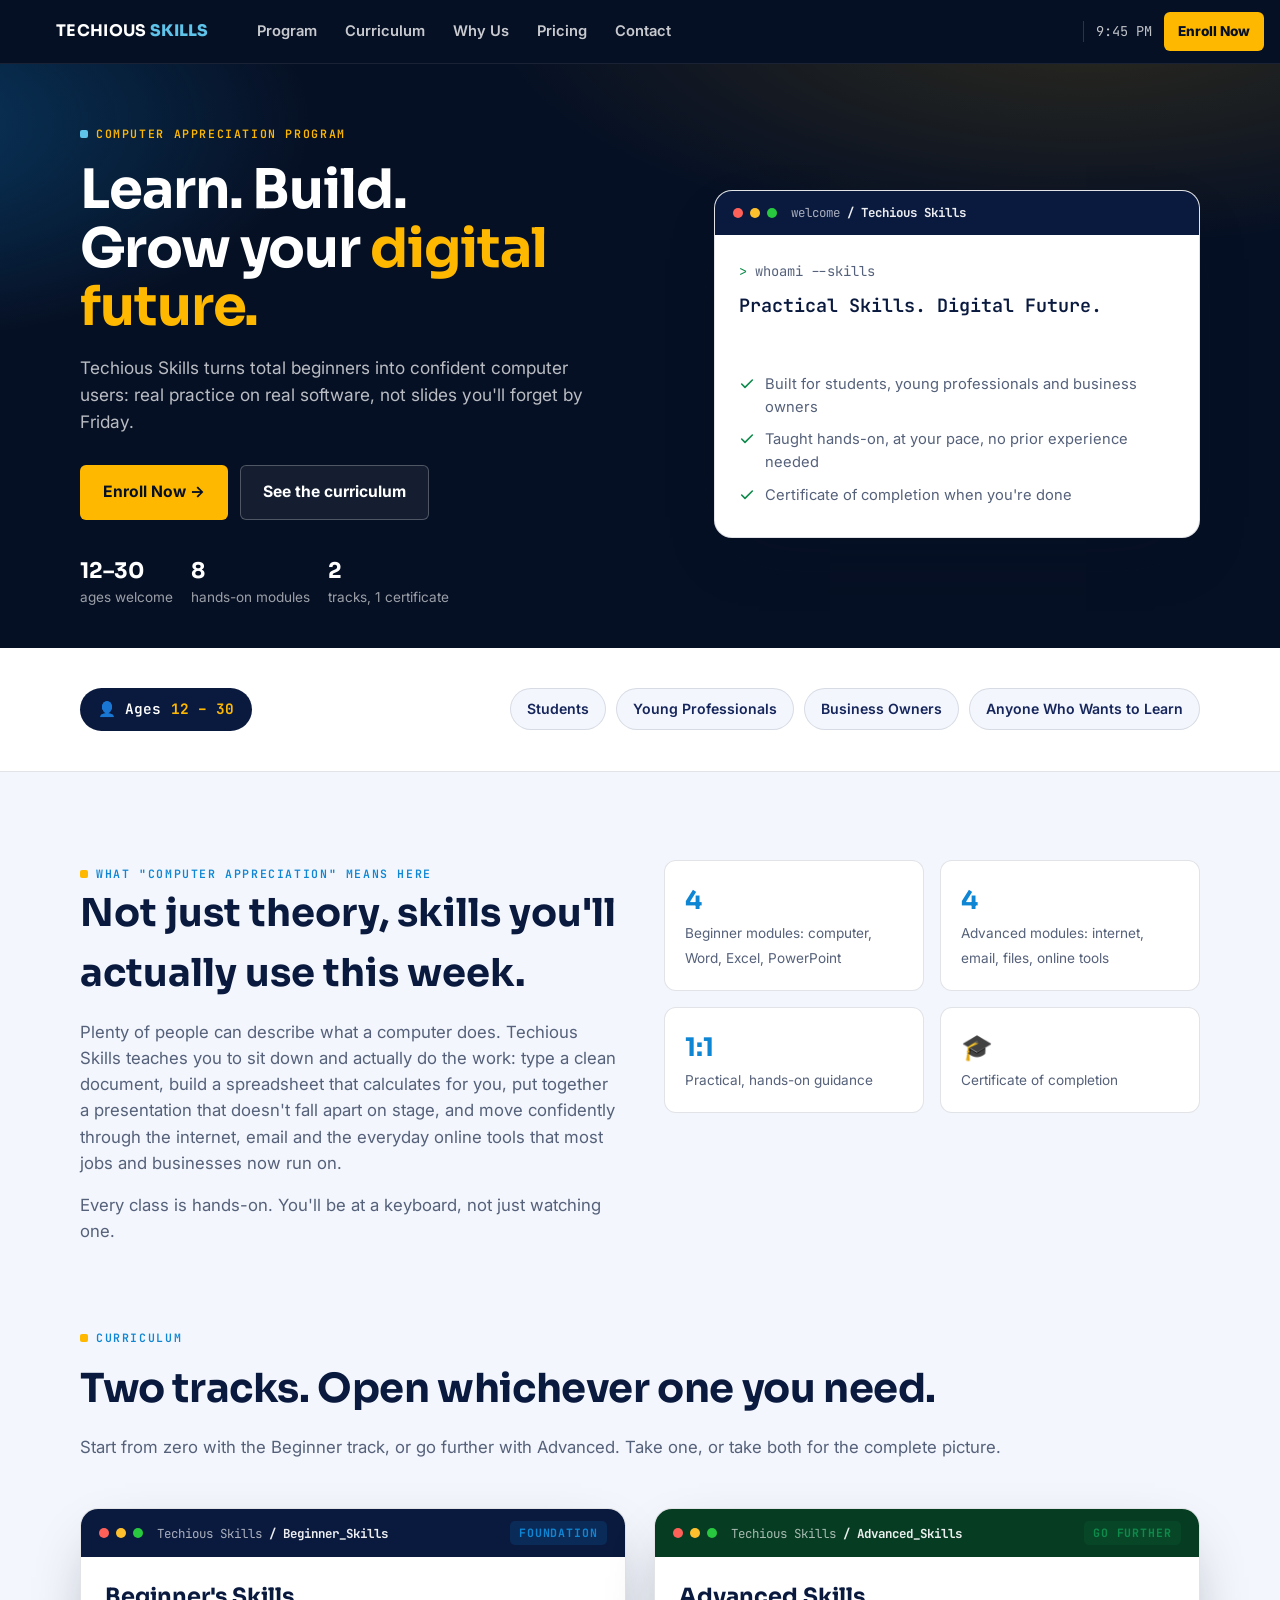
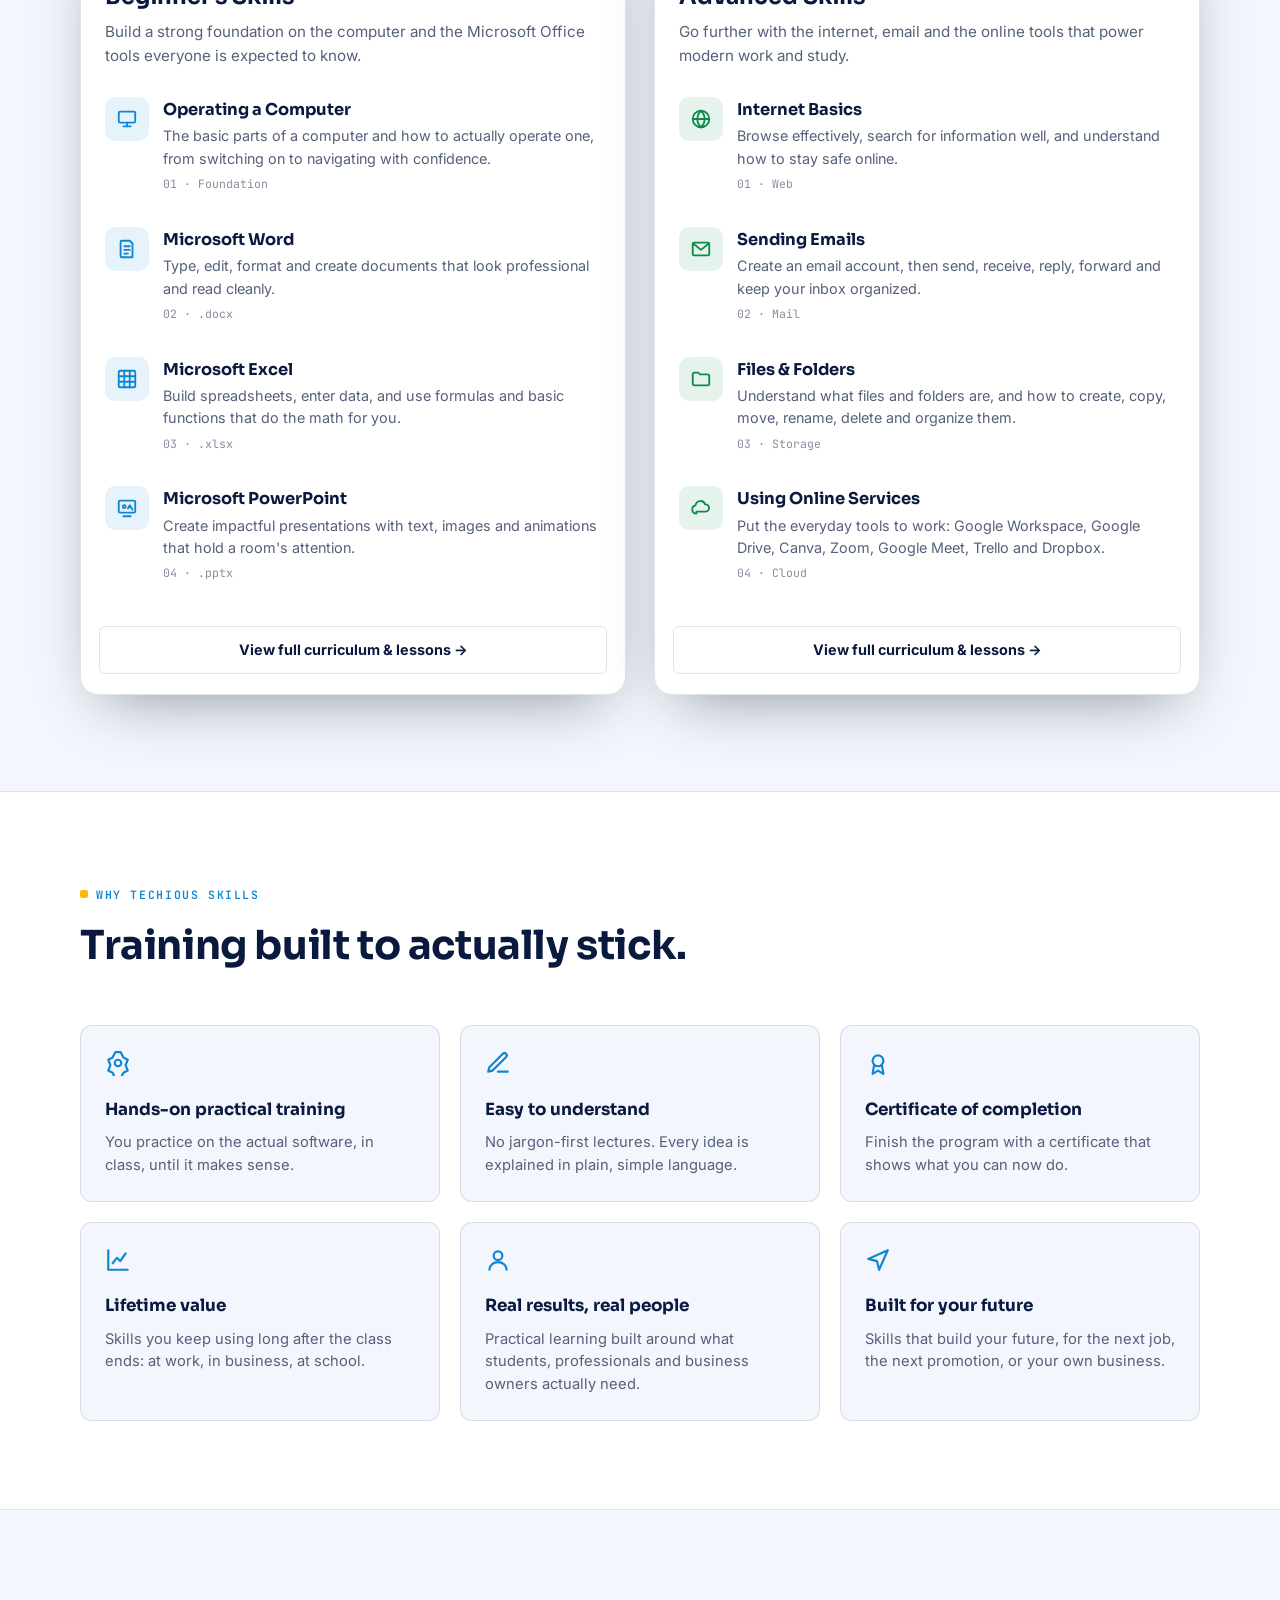
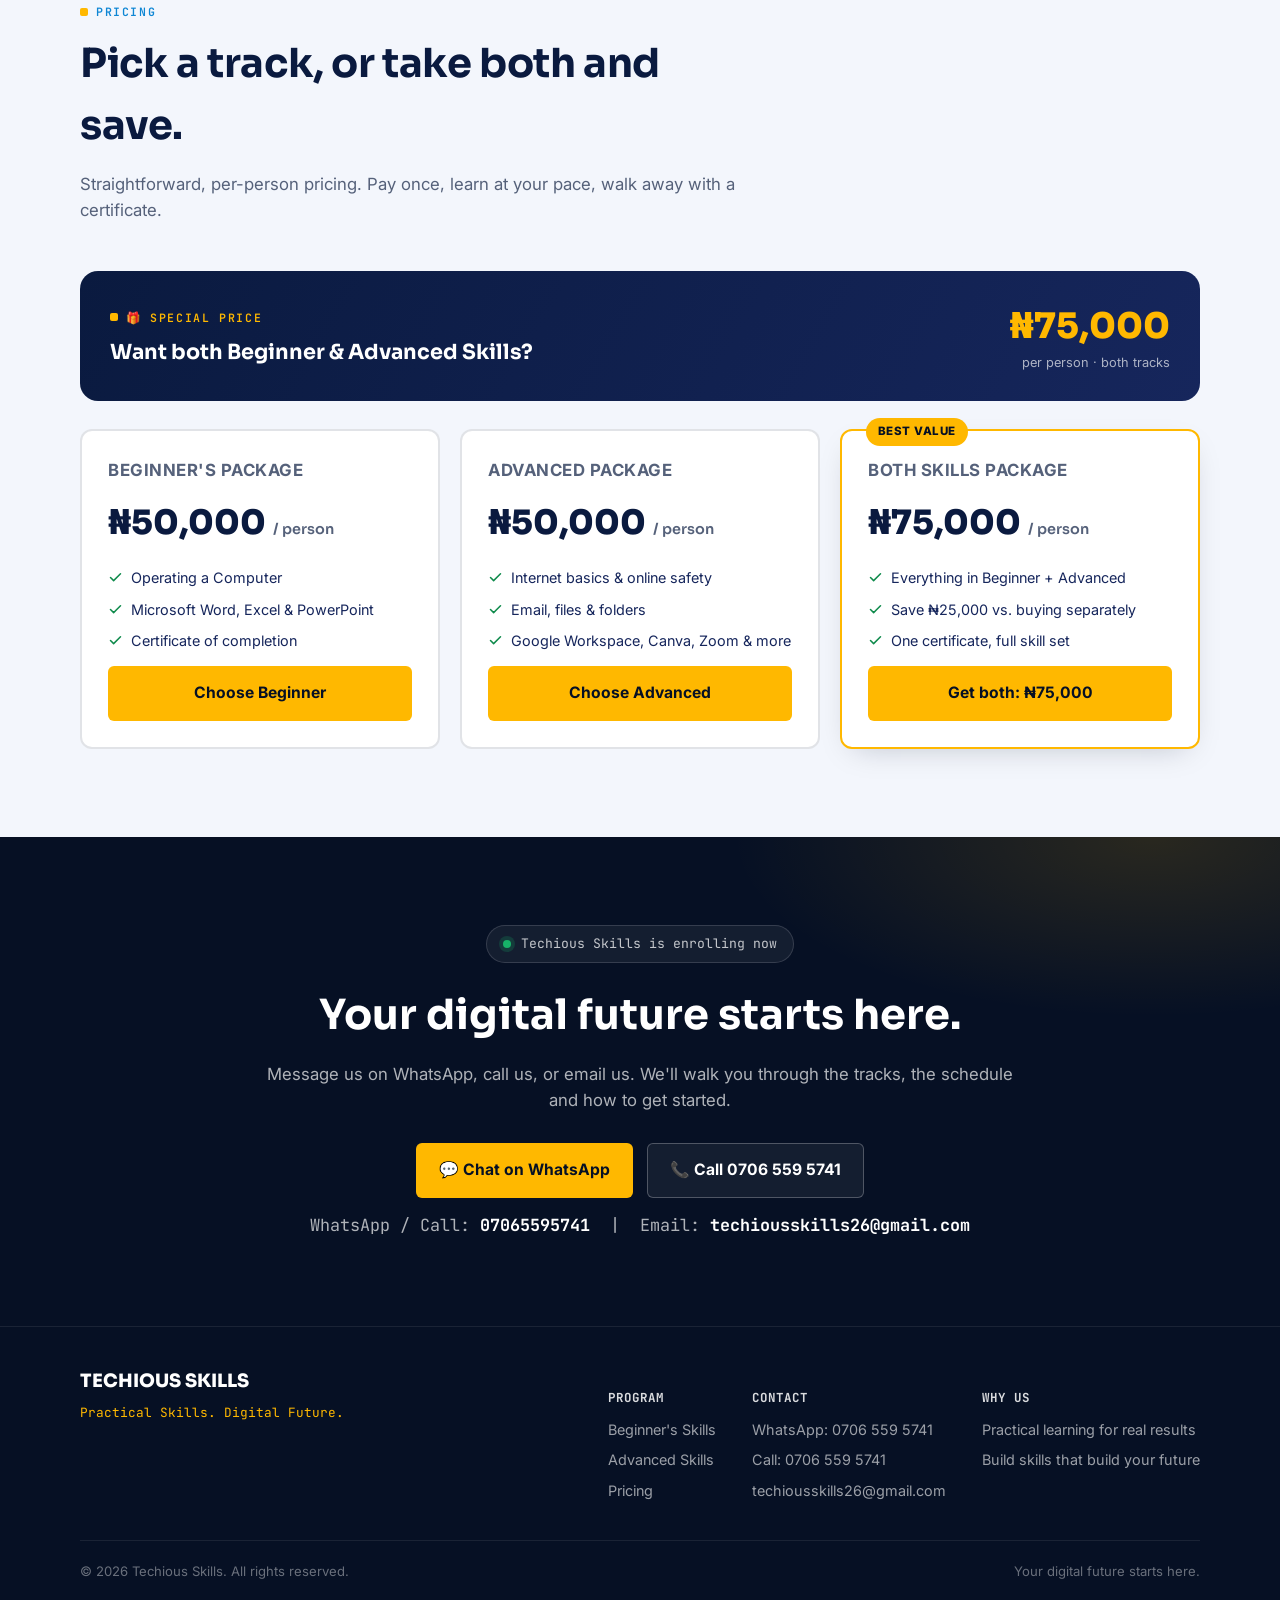
==== commit d87aaa90: "Add files via upload" ====
--- a/index.html
+++ b/index.html
@@ -3,12 +3,12 @@
 <head>
 <meta charset="UTF-8" />
 <meta name="viewport" content="width=device-width, initial-scale=1.0" />
-<title>Techious Skills — Computer Appreciation | Practical Skills. Digital Future.</title>
-<meta name="description" content="Techious Skills teaches practical computer appreciation — Windows basics, Microsoft Word, Excel, PowerPoint, internet, email and online tools — for students, professionals and business owners aged 12–30. Hands-on training with a certificate of completion." />
+<title>Techious Skills: Computer Appreciation | Practical Skills. Digital Future.</title>
+<meta name="description" content="Techious Skills teaches practical computer appreciation: computer basics, Microsoft Word, Excel, PowerPoint, internet, email and online tools, for students, professionals and business owners aged 12 to 30. Hands-on training with a certificate of completion." />
 <meta name="theme-color" content="#0A1A3F" />
 
 <!-- Open Graph -->
-<meta property="og:title" content="Techious Skills — Computer Appreciation" />
+<meta property="og:title" content="Techious Skills: Computer Appreciation" />
 <meta property="og:description" content="Practical Skills. Digital Future. Beginner and advanced computer training with hands-on practice and a certificate of completion." />
 <meta property="og:type" content="website" />
 
@@ -24,23 +24,23 @@
 
 <!-- ===================== TASKBAR / NAV ===================== -->
 <header class="taskbar" id="taskbar">
-  <button class="start-btn" id="startBtn" aria-label="Scroll to top">
+  <a class="start-btn" href="index.html#top" aria-label="Techious Skills home">
     <span class="start-glyph" aria-hidden="true"><i></i><i></i><i></i><i></i></span>
     <span class="start-label">TECHIOUS <b>SKILLS</b></span>
-  </button>
+  </a>
 
   <nav class="taskbar-nav" aria-label="Primary">
-    <a href="#program">Program</a>
-    <a href="#curriculum">Curriculum</a>
-    <a href="#why">Why Us</a>
-    <a href="#pricing">Pricing</a>
-    <a href="#contact">Contact</a>
+    <a href="index.html#program">Program</a>
+    <a href="index.html#curriculum">Curriculum</a>
+    <a href="index.html#why">Why Us</a>
+    <a href="index.html#pricing">Pricing</a>
+    <a href="index.html#contact">Contact</a>
   </nav>
 
   <div class="taskbar-tray">
     <span class="tray-item" id="clock" aria-label="Current time">--:--</span>
-    <a class="tray-cta" href="https://wa.me/2347065595741" target="_blank" rel="noopener">
-      Enroll on WhatsApp
+    <a class="tray-cta" href="enroll.html">
+      Enroll Now
     </a>
     <button class="menu-toggle" id="menuToggle" aria-expanded="false" aria-controls="startMenu" aria-label="Open menu">
       <svg viewBox="0 0 24 24" fill="none" stroke="currentColor" stroke-width="2" stroke-linecap="round"><line x1="3" y1="6" x2="21" y2="6"/><line x1="3" y1="12" x2="21" y2="12"/><line x1="3" y1="18" x2="21" y2="18"/></svg>
@@ -52,24 +52,24 @@
 <div class="start-menu" id="startMenu" hidden>
   <span class="start-menu-label">// pinned sections</span>
   <div class="start-menu-grid">
-    <a class="start-tile" href="#program">
+    <a class="start-tile" href="index.html#program">
       <svg viewBox="0 0 24 24" fill="none" stroke="currentColor" stroke-width="2" stroke-linecap="round" stroke-linejoin="round"><rect x="3" y="4" width="18" height="12" rx="1"/><line x1="8" y1="20" x2="16" y2="20"/><line x1="12" y1="16" x2="12" y2="20"/></svg>
       Program
     </a>
-    <a class="start-tile" href="#curriculum">
+    <a class="start-tile" href="index.html#curriculum">
       <svg viewBox="0 0 24 24" fill="none" stroke="currentColor" stroke-width="2" stroke-linecap="round" stroke-linejoin="round"><path d="M3 7a2 2 0 0 1 2-2h4l2 2h8a2 2 0 0 1 2 2v8a2 2 0 0 1-2 2H5a2 2 0 0 1-2-2V7Z"/></svg>
       Curriculum
     </a>
-    <a class="start-tile" href="#why">
+    <a class="start-tile" href="index.html#why">
       <svg viewBox="0 0 24 24" fill="none" stroke="currentColor" stroke-width="2" stroke-linecap="round" stroke-linejoin="round"><path d="M12 2 3 6v6c0 5 3.8 8.7 9 10 5.2-1.3 9-5 9-10V6l-9-4Z"/></svg>
       Why Us
     </a>
-    <a class="start-tile" href="#pricing">
+    <a class="start-tile" href="index.html#pricing">
       <svg viewBox="0 0 24 24" fill="none" stroke="currentColor" stroke-width="2" stroke-linecap="round" stroke-linejoin="round"><line x1="12" y1="2" x2="12" y2="22"/><path d="M17 5H9.5a3.5 3.5 0 0 0 0 7h5a3.5 3.5 0 0 1 0 7H6"/></svg>
       Pricing
     </a>
   </div>
-  <a class="start-menu-cta" href="https://wa.me/2347065595741" target="_blank" rel="noopener">Chat with us on WhatsApp</a>
+  <a class="start-menu-cta" href="enroll.html">Enroll Now</a>
 </div>
 
 <main id="main">
@@ -80,10 +80,10 @@
       <div class="hero-copy">
         <span class="eyebrow">Computer Appreciation Program</span>
         <h1>Learn. Build.<br>Grow your <span class="accent">digital future.</span></h1>
-        <p class="lede">Techious Skills turns total beginners into confident computer users — real practice on real software, not slides you'll forget by Friday.</p>
+        <p class="lede">Techious Skills turns total beginners into confident computer users: real practice on real software, not slides you'll forget by Friday.</p>
 
         <div class="hero-actions">
-          <a class="btn btn-primary" href="https://wa.me/2347065595741" target="_blank" rel="noopener">Enroll on WhatsApp →</a>
+          <a class="btn btn-primary" href="enroll.html">Enroll Now →</a>
           <a class="btn btn-ghost" href="#curriculum">See the curriculum</a>
         </div>
 
@@ -97,7 +97,7 @@
       <div class="hero-window window">
         <div class="window-bar">
           <span class="window-dots"><span></span><span></span><span></span></span>
-          <span class="window-path">welcome <b>— Techious Skills</b></span>
+          <span class="window-path">welcome <b>/ Techious Skills</b></span>
         </div>
         <div class="hero-window-body">
           <p class="terminal-line"><span class="terminal-prompt">&gt;</span> whoami --skills</p>
@@ -131,13 +131,13 @@
     <div class="program-inner">
       <div class="reveal">
         <span class="eyebrow">What "computer appreciation" means here</span>
-        <h2>Not just theory — skills you'll actually use this week.</h2>
+        <h2>Not just theory, skills you'll actually use this week.</h2>
         <p>Plenty of people can describe what a computer does. Techious Skills teaches you to sit down and actually do the work: type a clean document, build a spreadsheet that calculates for you, put together a presentation that doesn't fall apart on stage, and move confidently through the internet, email and the everyday online tools that most jobs and businesses now run on.</p>
         <p>Every class is hands-on. You'll be at a keyboard, not just watching one.</p>
       </div>
       <div class="program-stats reveal">
-        <div class="stat-card"><b>4</b><span>Beginner modules — computer, Word, Excel, PowerPoint</span></div>
-        <div class="stat-card"><b>4</b><span>Advanced modules — internet, email, files, online tools</span></div>
+        <div class="stat-card"><b>4</b><span>Beginner modules: computer, Word, Excel, PowerPoint</span></div>
+        <div class="stat-card"><b>4</b><span>Advanced modules: internet, email, files, online tools</span></div>
         <div class="stat-card"><b>1:1</b><span>Practical, hands-on guidance</span></div>
         <div class="stat-card"><b>🎓</b><span>Certificate of completion</span></div>
       </div>
@@ -149,7 +149,7 @@
     <div class="section-head" style="max-width:1120px;margin-inline:auto;">
       <span class="eyebrow">Curriculum</span>
       <h2>Two tracks. Open whichever one you need.</h2>
-      <p>Start from zero with the Beginner track, or go further with Advanced — take one, or take both for the complete picture.</p>
+      <p>Start from zero with the Beginner track, or go further with Advanced. Take one, or take both for the complete picture.</p>
     </div>
 
     <div class="curriculum-grid">
@@ -161,10 +161,10 @@
           <span class="window-path">Techious Skills <b>/ Beginner_Skills</b></span>
           <span class="folder-tag">Foundation</span>
         </div>
-        <div class="folder-head">
+        <a class="folder-head folder-head-link" href="beginner.html">
           <h3>Beginner's Skills</h3>
           <p>Build a strong foundation on the computer and the Microsoft Office tools everyone is expected to know.</p>
-        </div>
+        </a>
         <div class="module-list">
           <div class="module">
             <span class="module-icon"><svg viewBox="0 0 24 24" fill="none" stroke="currentColor" stroke-width="2" stroke-linecap="round" stroke-linejoin="round"><rect x="3" y="4" width="18" height="12" rx="1.5"/><line x1="8" y1="20" x2="16" y2="20"/><line x1="12" y1="16" x2="12" y2="20"/></svg></span>
@@ -183,6 +183,7 @@
             <div><h4>Microsoft PowerPoint</h4><p>Create impactful presentations with text, images and animations that hold a room's attention.</p><span class="file-ext">04 · .pptx</span></div>
           </div>
         </div>
+        <a class="folder-cta" href="beginner.html">View full curriculum &amp; lessons →</a>
       </div>
 
       <!-- Advanced folder -->
@@ -192,10 +193,10 @@
           <span class="window-path">Techious Skills <b>/ Advanced_Skills</b></span>
           <span class="folder-tag">Go further</span>
         </div>
-        <div class="folder-head">
+        <a class="folder-head folder-head-link" href="advanced.html">
           <h3>Advanced Skills</h3>
           <p>Go further with the internet, email and the online tools that power modern work and study.</p>
-        </div>
+        </a>
         <div class="module-list">
           <div class="module">
             <span class="module-icon"><svg viewBox="0 0 24 24" fill="none" stroke="currentColor" stroke-width="2" stroke-linecap="round" stroke-linejoin="round"><circle cx="12" cy="12" r="9"/><line x1="3" y1="12" x2="21" y2="12"/><path d="M12 3c2.6 2.6 4 5.7 4 9s-1.4 6.4-4 9c-2.6-2.6-4-5.7-4-9s1.4-6.4 4-9Z"/></svg></span>
@@ -211,9 +212,10 @@
           </div>
           <div class="module">
             <span class="module-icon"><svg viewBox="0 0 24 24" fill="none" stroke="currentColor" stroke-width="2" stroke-linecap="round" stroke-linejoin="round"><path d="M7 18a4.5 4.5 0 0 1-1-8.9A5.5 5.5 0 0 1 16.6 8 4 4 0 0 1 17 16H7Z"/></svg></span>
-            <div><h4>Using Online Services</h4><p>Put the everyday tools to work — Google Workspace, Google Drive, Canva, Zoom, Google Meet, Trello and Dropbox.</p><span class="file-ext">04 · Cloud</span></div>
-          </div>
-        </div>
+            <div><h4>Using Online Services</h4><p>Put the everyday tools to work: Google Workspace, Google Drive, Canva, Zoom, Google Meet, Trello and Dropbox.</p><span class="file-ext">04 · Cloud</span></div>
+          </div>
+        </div>
+        <a class="folder-cta" href="advanced.html">View full curriculum &amp; lessons →</a>
       </div>
 
     </div>
@@ -235,7 +237,7 @@
         <div class="why-card reveal">
           <svg viewBox="0 0 24 24" fill="none" stroke="currentColor" stroke-width="2" stroke-linecap="round" stroke-linejoin="round"><path d="M12 20h9"/><path d="M16.5 3.5a2.1 2.1 0 0 1 3 3L7 19l-4 1 1-4Z"/></svg>
           <h3>Easy to understand</h3>
-          <p>No jargon-first lectures — every idea is explained in plain, simple language.</p>
+          <p>No jargon-first lectures. Every idea is explained in plain, simple language.</p>
         </div>
         <div class="why-card reveal">
           <svg viewBox="0 0 24 24" fill="none" stroke="currentColor" stroke-width="2" stroke-linecap="round" stroke-linejoin="round"><path d="M12 15a5 5 0 1 0 0-10 5 5 0 0 0 0 10Z"/><path d="M8.5 13.5 7 22l5-3 5 3-1.5-8.5"/></svg>
@@ -245,7 +247,7 @@
         <div class="why-card reveal">
           <svg viewBox="0 0 24 24" fill="none" stroke="currentColor" stroke-width="2" stroke-linecap="round" stroke-linejoin="round"><path d="M3 3v18h18"/><path d="m7 15 4-5 3 3 5-7"/></svg>
           <h3>Lifetime value</h3>
-          <p>Skills you keep using long after the class ends — at work, in business, at school.</p>
+          <p>Skills you keep using long after the class ends: at work, in business, at school.</p>
         </div>
         <div class="why-card reveal">
           <svg viewBox="0 0 24 24" fill="none" stroke="currentColor" stroke-width="2" stroke-linecap="round" stroke-linejoin="round"><circle cx="12" cy="8" r="4"/><path d="M4 21c0-4 3.6-7 8-7s8 3 8 7"/></svg>
@@ -255,7 +257,7 @@
         <div class="why-card reveal">
           <svg viewBox="0 0 24 24" fill="none" stroke="currentColor" stroke-width="2" stroke-linecap="round" stroke-linejoin="round"><path d="m3 11 18-8-8 18-2-8-8-2Z"/></svg>
           <h3>Built for your future</h3>
-          <p>Skills that build your future — for the next job, the next promotion, or your own business.</p>
+          <p>Skills that build your future, for the next job, the next promotion, or your own business.</p>
         </div>
       </div>
     </div>
@@ -266,7 +268,7 @@
     <div class="section-inner">
       <div class="section-head">
         <span class="eyebrow">Pricing</span>
-        <h2>Pick a track — or take both and save.</h2>
+        <h2>Pick a track, or take both and save.</h2>
         <p>Straightforward, per-person pricing. Pay once, learn at your pace, walk away with a certificate.</p>
       </div>
 
@@ -290,7 +292,7 @@
             <li><svg viewBox="0 0 24 24" fill="none" stroke="currentColor" stroke-width="2.4" stroke-linecap="round" stroke-linejoin="round"><polyline points="20 6 9 17 4 12"/></svg> Microsoft Word, Excel &amp; PowerPoint</li>
             <li><svg viewBox="0 0 24 24" fill="none" stroke="currentColor" stroke-width="2.4" stroke-linecap="round" stroke-linejoin="round"><polyline points="20 6 9 17 4 12"/></svg> Certificate of completion</li>
           </ul>
-          <a class="btn btn-primary" href="https://wa.me/2347065595741" target="_blank" rel="noopener">Choose Beginner</a>
+          <a class="btn btn-primary" href="beginner.html">Choose Beginner</a>
         </div>
 
         <div class="price-card reveal">
@@ -301,7 +303,7 @@
             <li><svg viewBox="0 0 24 24" fill="none" stroke="currentColor" stroke-width="2.4" stroke-linecap="round" stroke-linejoin="round"><polyline points="20 6 9 17 4 12"/></svg> Email, files &amp; folders</li>
             <li><svg viewBox="0 0 24 24" fill="none" stroke="currentColor" stroke-width="2.4" stroke-linecap="round" stroke-linejoin="round"><polyline points="20 6 9 17 4 12"/></svg> Google Workspace, Canva, Zoom &amp; more</li>
           </ul>
-          <a class="btn btn-primary" href="https://wa.me/2347065595741" target="_blank" rel="noopener">Choose Advanced</a>
+          <a class="btn btn-primary" href="advanced.html">Choose Advanced</a>
         </div>
 
         <div class="price-card featured reveal">
@@ -313,7 +315,7 @@
             <li><svg viewBox="0 0 24 24" fill="none" stroke="currentColor" stroke-width="2.4" stroke-linecap="round" stroke-linejoin="round"><polyline points="20 6 9 17 4 12"/></svg> Save ₦25,000 vs. buying separately</li>
             <li><svg viewBox="0 0 24 24" fill="none" stroke="currentColor" stroke-width="2.4" stroke-linecap="round" stroke-linejoin="round"><polyline points="20 6 9 17 4 12"/></svg> One certificate, full skill set</li>
           </ul>
-          <a class="btn btn-primary" href="https://wa.me/2347065595741" target="_blank" rel="noopener">Get both — ₦75,000</a>
+          <a class="btn btn-primary" href="bundle.html">Get both: ₦75,000</a>
         </div>
       </div>
     </div>
@@ -324,12 +326,12 @@
     <div class="cta-inner">
       <span class="cta-toast"><span class="dot"></span> Techious Skills is enrolling now</span>
       <h2>Your digital future starts here.</h2>
-      <p>Message us on WhatsApp or give us a call — we'll walk you through the tracks, the schedule and how to get started.</p>
+      <p>Message us on WhatsApp, call us, or email us. We'll walk you through the tracks, the schedule and how to get started.</p>
       <div class="cta-actions">
         <a class="btn btn-primary" href="https://wa.me/2347065595741" target="_blank" rel="noopener">💬 Chat on WhatsApp</a>
         <a class="btn btn-ghost" href="tel:+2347065595741">📞 Call 0706 559 5741</a>
       </div>
-      <p class="cta-phone">WhatsApp / Call — <b>07065595741</b></p>
+      <p class="cta-phone">WhatsApp / Call: <b>07065595741</b> &nbsp;|&nbsp; Email: <b>techiousskills26@gmail.com</b></p>
     </div>
   </section>
 
@@ -353,6 +355,7 @@
         <h5>Contact</h5>
         <a href="https://wa.me/2347065595741" target="_blank" rel="noopener">WhatsApp: 0706 559 5741</a>
         <a href="tel:+2347065595741">Call: 0706 559 5741</a>
+        <a href="mailto:techiousskills26@gmail.com">techiousskills26@gmail.com</a>
       </div>
       <div class="footer-col">
         <h5>Why us</h5>
--- a/css/style.css
+++ b/css/style.css
@@ -1,7 +1,7 @@
 /* ============================================================
-   TECHIOUS SKILLS — Computer Appreciation landing page
+   TECHIOUS SKILLS: Computer Appreciation landing page
    Design concept: the page is dressed as a desktop operating
-   system — a taskbar you navigate with, "windows" that hold
+   system: a taskbar you navigate with, "windows" that hold
    each course track, and a Start Menu on mobile. It mirrors the
    exact thing the course teaches: how to use a computer.
    ============================================================ */
@@ -314,6 +314,19 @@
 .folder-head{ padding: 22px 24px 6px; }
 .folder-head h3{ font-size:1.4rem; }
 .folder-head p{ color: var(--muted); margin-top:6px; font-size:0.95rem; }
+.folder-head-link{ display:block; transition: background .15s ease; }
+.folder-head-link:hover{ background: var(--paper); }
+.folder-head-link:hover h3{ color: var(--blue); }
+.folder-window.advanced .folder-head-link:hover h3{ color: var(--green); }
+.folder-cta{
+  display:flex; align-items:center; justify-content:center;
+  margin: 6px 18px 20px; padding: 12px 16px;
+  border: 1px solid var(--line); border-radius: var(--radius-sm);
+  font-size:0.9rem; font-weight:700; color: var(--navy);
+  transition: background .15s ease, border-color .15s ease;
+}
+.folder-window.beginner .folder-cta:hover{ background: rgba(14,134,212,0.08); border-color: var(--blue); color: var(--blue); }
+.folder-window.advanced .folder-cta:hover{ background: rgba(14,138,75,0.08); border-color: var(--green); color: var(--green); }
 
 .module-list{ padding: 10px 14px 22px; display:grid; gap:4px; }
 .module{
@@ -459,9 +472,11 @@
   .pricing-grid{ grid-template-columns: 1fr; }
   .bundle-price{ text-align:left; }
 }
-@media (max-width: 760px){
+@media (max-width: 900px){
   .taskbar-nav{ display:none; }
   .menu-toggle{ display:flex; }
+}
+@media (max-width: 760px){
   .why-grid{ grid-template-columns: 1fr; }
   .section{ padding: 64px 18px; }
   .audience-inner{ flex-direction:column; align-items:flex-start; }
@@ -471,6 +486,119 @@
 @media (max-width: 480px){
   .start-menu-grid{ grid-template-columns: 1fr; }
   .tray-item{ display:none; }
+
+  /* Full-width, stacked, easy-to-tap buttons on small screens */
+  .hero-actions, .cta-actions, .subhero-actions,
+  .package-recap-actions, .form-grid-2 { flex-direction: column; }
+  .hero-actions .btn, .cta-actions .btn, .subhero-actions .btn,
+  .package-recap-actions .btn{
+    width:100%; justify-content:center; text-align:center;
+  }
+  .package-recap{ flex-direction:column; align-items:stretch; text-align:center; }
+}
+
+/* -------------------- Sub-page hero (package + enroll pages) -------------------- */
+.subhero{
+  padding: 44px 24px 56px;
+  background:
+    radial-gradient(900px 380px at 85% -10%, rgba(255,184,0,0.14), transparent 60%),
+    radial-gradient(700px 380px at -10% 10%, rgba(14,134,212,0.3), transparent 55%),
+    var(--navy-deep);
+}
+.subhero.advanced-theme{
+  background:
+    radial-gradient(900px 380px at 85% -10%, rgba(255,184,0,0.14), transparent 60%),
+    radial-gradient(700px 380px at -10% 10%, rgba(14,138,75,0.32), transparent 55%),
+    var(--navy-deep);
+}
+.subhero-inner{ max-width: 860px; margin: 0 auto; }
+.back-link{
+  display:inline-flex; align-items:center; gap:6px;
+  color: rgba(255,255,255,0.6); font-size:0.88rem; font-weight:600;
+  margin-bottom:18px;
+}
+.back-link:hover{ color: var(--white); }
+.subhero h1{ color: var(--white); font-size: clamp(2rem, 4.4vw, 2.9rem); letter-spacing:-0.02em; margin-top:14px; }
+.subhero .lede{ color: rgba(255,255,255,0.72); font-size:1.05rem; margin-top:14px; max-width: 60ch; }
+.subhero-meta{ display:flex; flex-wrap:wrap; gap:12px; margin-top:24px; }
+.subhero-meta span{
+  font-family: var(--font-mono); font-size:0.82rem; color: rgba(255,255,255,0.75);
+  background: rgba(255,255,255,0.07); border:1px solid rgba(255,255,255,0.14);
+  padding: 7px 13px; border-radius: 999px;
+}
+.subhero-actions{ display:flex; flex-wrap:wrap; gap:12px; margin-top:28px; }
+
+/* -------------------- Lesson list (package pages) -------------------- */
+.lessons{ padding: 64px 24px 40px; }
+.lessons-inner{ max-width: 860px; margin:0 auto; }
+.lesson-card{
+  border: 1px solid var(--line); border-radius: var(--radius);
+  background: var(--white); margin-bottom: 18px; overflow:hidden;
+}
+.lesson-card-head{
+  display:flex; align-items:center; gap:16px;
+  padding: 20px 22px; background: var(--paper);
+  border-bottom: 1px solid var(--line);
+}
+.lesson-num{
+  font-family: var(--font-mono); font-weight:700; font-size:0.85rem;
+  width:34px; height:34px; border-radius:8px; flex:none;
+  display:flex; align-items:center; justify-content:center;
+  background: var(--navy); color: var(--white);
+}
+.lesson-card.green .lesson-num{ background: var(--green); }
+.lesson-card-head h3{ font-size:1.15rem; }
+.lesson-card-head p{ color: var(--muted); font-size:0.9rem; margin-top:4px; }
+.lesson-points{ padding: 16px 22px 20px 66px; display:grid; gap:10px; }
+.lesson-points li{ display:flex; gap:10px; font-size:0.94rem; color: var(--navy-soft); }
+.lesson-points li svg{ width:15px; height:15px; color: var(--blue); flex:none; margin-top:4px; }
+.lesson-card.green .lesson-points li svg{ color: var(--green); }
+
+.package-recap{
+  max-width:860px; margin: 0 auto 56px;
+  border: 2px solid var(--gold); border-radius: var(--radius-lg);
+  padding: 28px 30px; background: var(--white);
+  display:flex; align-items:center; justify-content:space-between; gap:20px; flex-wrap:wrap;
+}
+.package-recap .amount{ font-family: var(--font-display); font-size:2rem; color: var(--navy); font-weight:800; }
+.package-recap .amount span{ font-size:0.85rem; color: var(--muted); font-weight:600; }
+.package-recap-actions{ display:flex; gap:12px; flex-wrap:wrap; }
+
+/* -------------------- Enrollment form -------------------- */
+.enroll-section{ padding: 0 24px 96px; }
+.enroll-window{ max-width: 640px; margin: -30px auto 0; }
+.enroll-window-body{ padding: 30px 26px 34px; }
+.form-row{ margin-bottom:18px; }
+.form-row label{
+  display:block; font-size:0.86rem; font-weight:700; color: var(--navy-soft);
+  margin-bottom:7px;
+}
+.form-row input, .form-row select{
+  width:100%; padding: 12px 14px; border-radius: var(--radius-sm);
+  border: 1.5px solid var(--line); background: var(--paper);
+  font: inherit; font-size:0.98rem; color: var(--ink);
+  transition: border-color .15s ease, background .15s ease;
+}
+.form-row input:focus, .form-row select:focus{
+  outline:none; border-color: var(--blue); background: var(--white);
+}
+.form-grid-2{ display:grid; grid-template-columns: 1fr 1fr; gap:16px; }
+.form-submit{ width:100%; justify-content:center; margin-top:6px; border:none; }
+.form-status{
+  margin-top:14px; padding: 12px 14px; border-radius: var(--radius-sm);
+  background: rgba(14,138,75,0.1); color: var(--green); font-size:0.88rem; font-weight:600;
+}
+.form-fallback{
+  margin-top:20px; padding-top:18px; border-top: 1px dashed var(--line);
+  text-align:center; font-size:0.9rem; color: var(--muted);
+}
+.form-fallback a{ color: var(--blue); font-weight:700; }
+.form-fallback a:hover{ text-decoration: underline; }
+.form-note{ font-size:0.82rem; color: var(--muted); margin-top:10px; text-align:center; }
+
+@media (max-width: 560px){
+  .form-grid-2{ grid-template-columns: 1fr; }
+  .lesson-points{ padding-left:22px; }
 }
 
 @media (prefers-reduced-motion: reduce){
